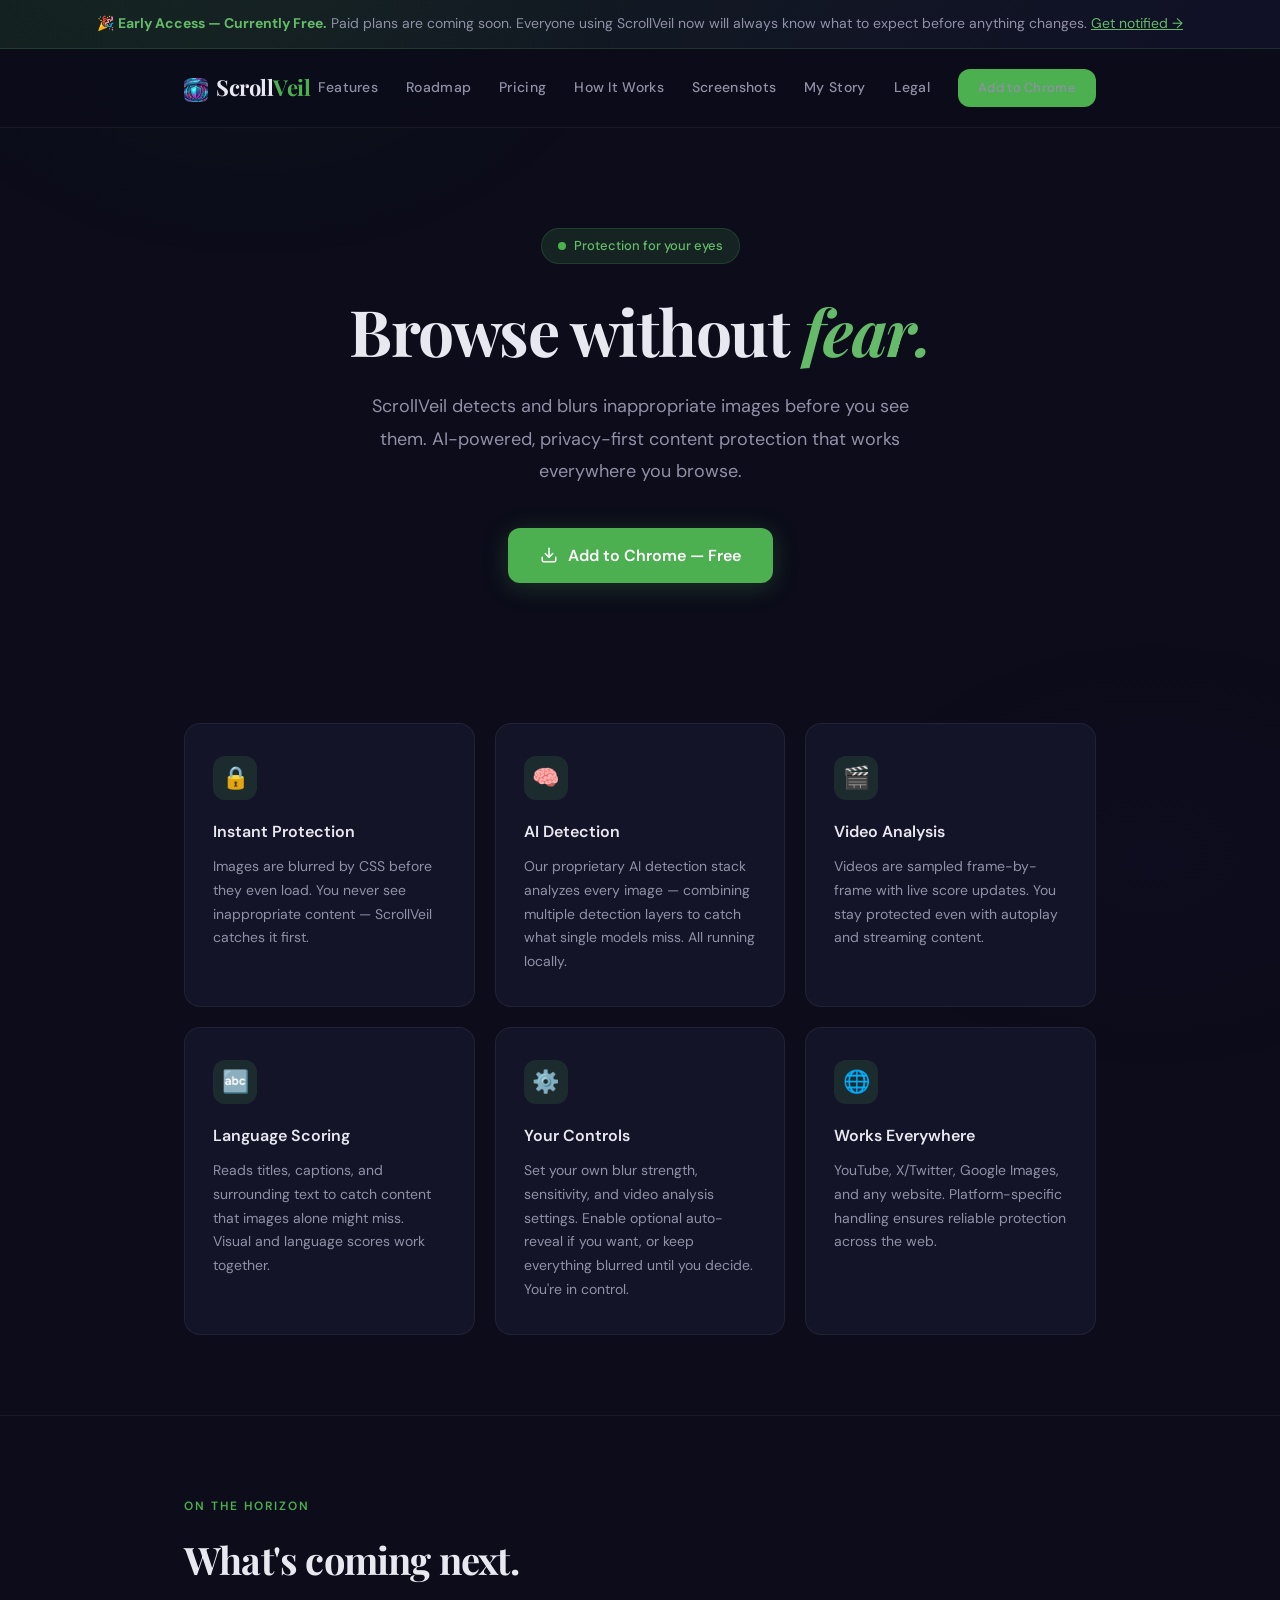
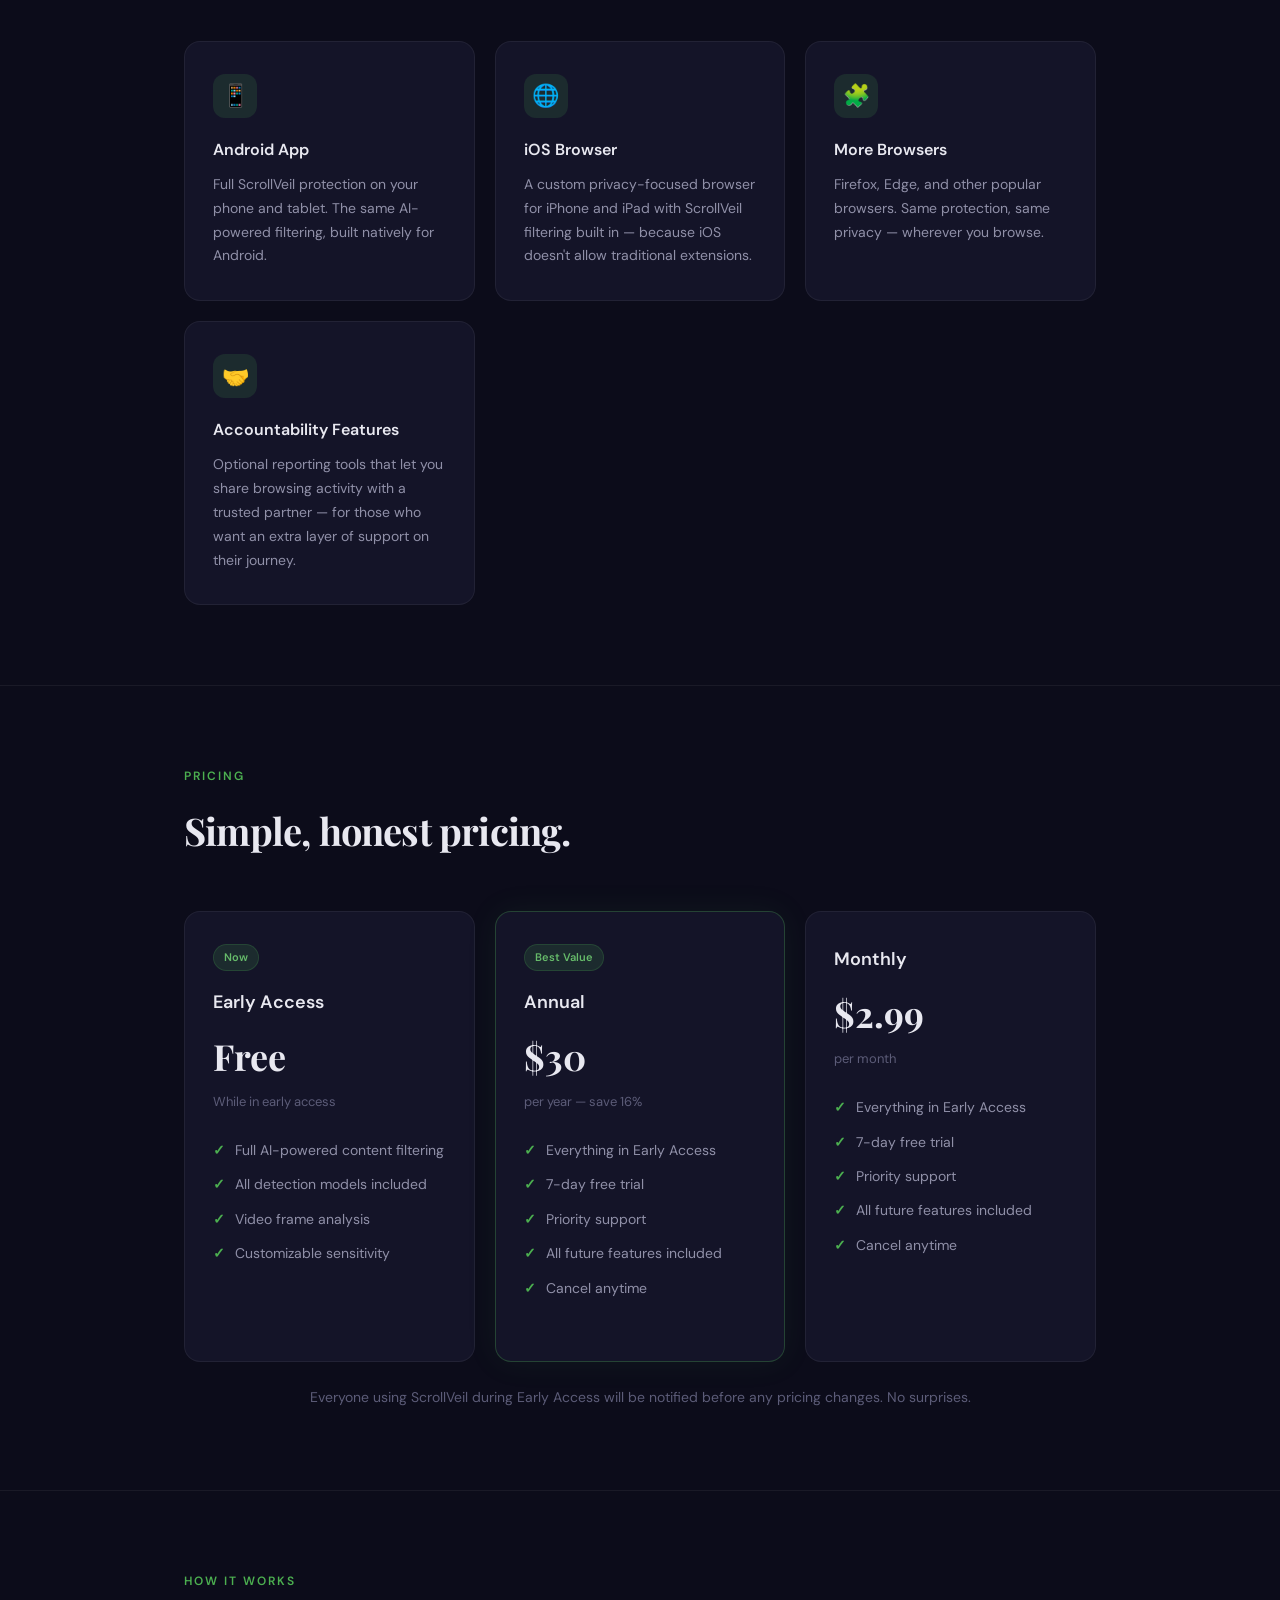
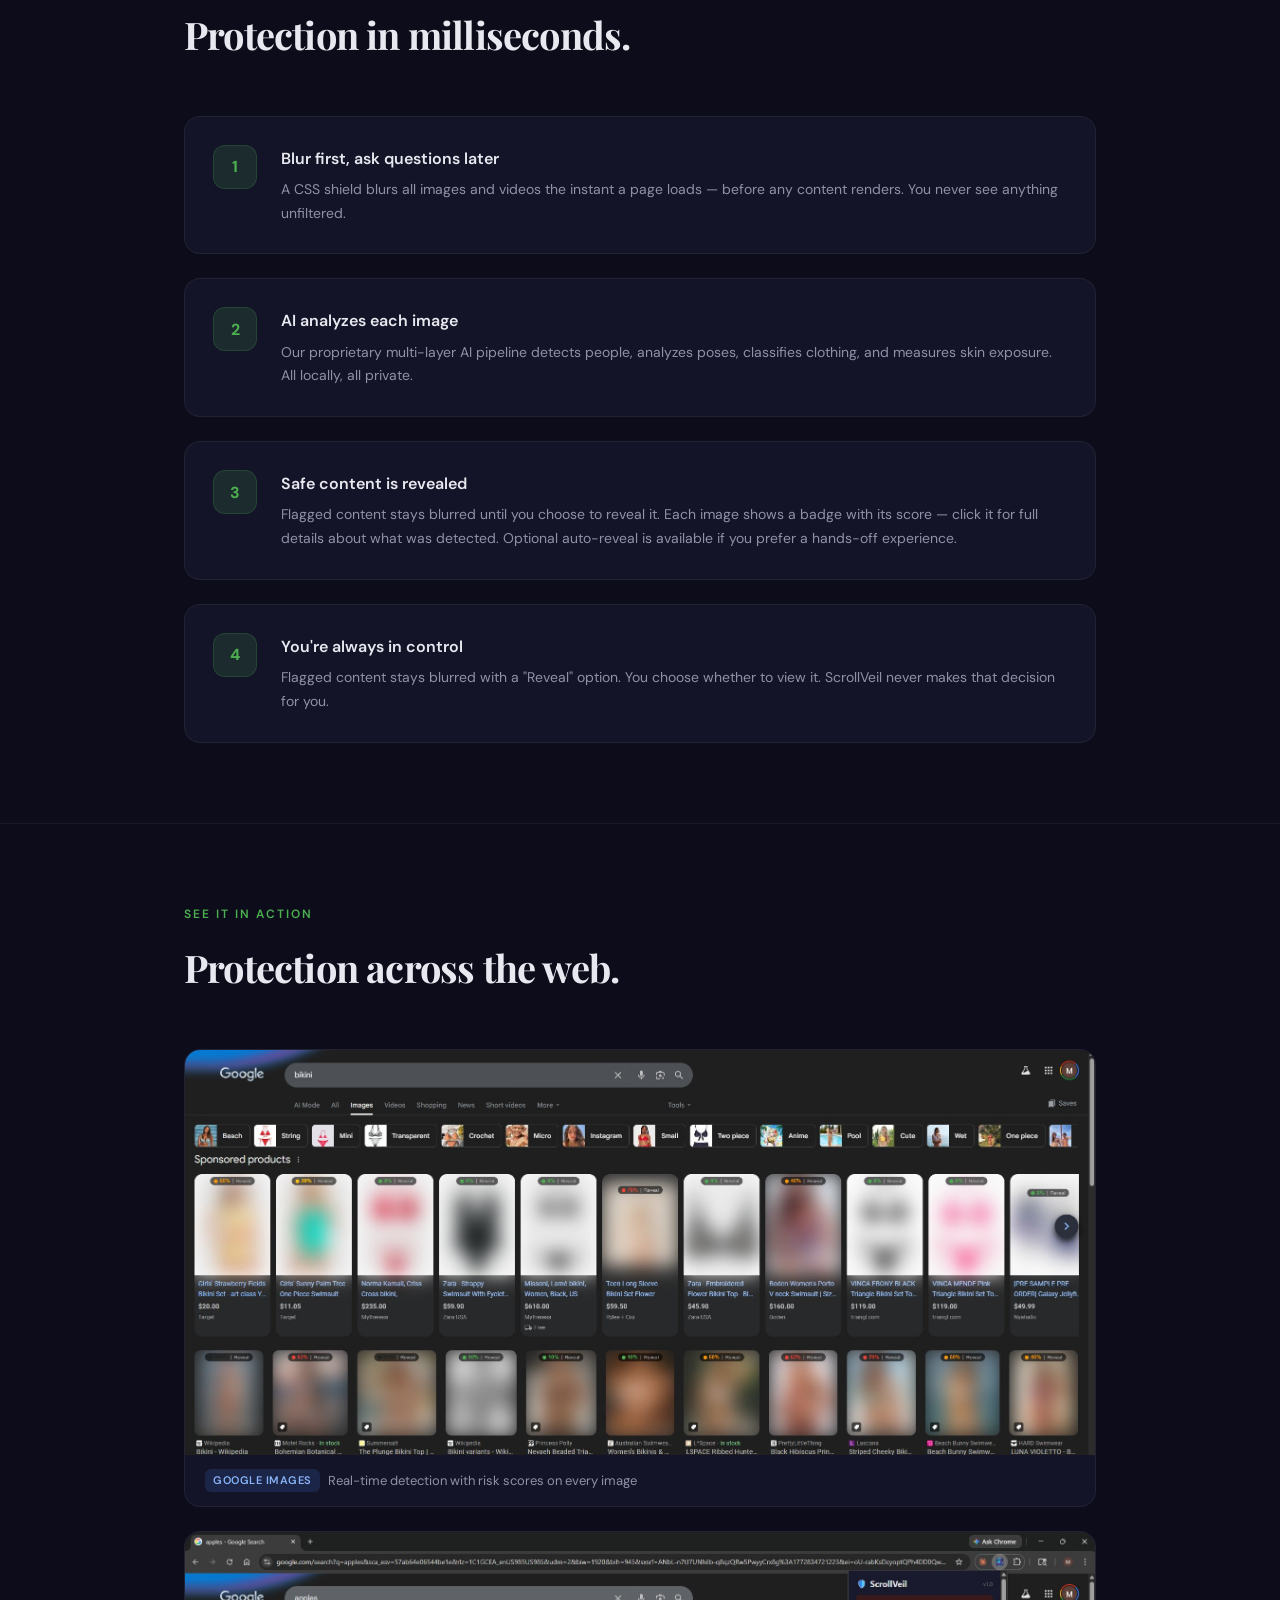
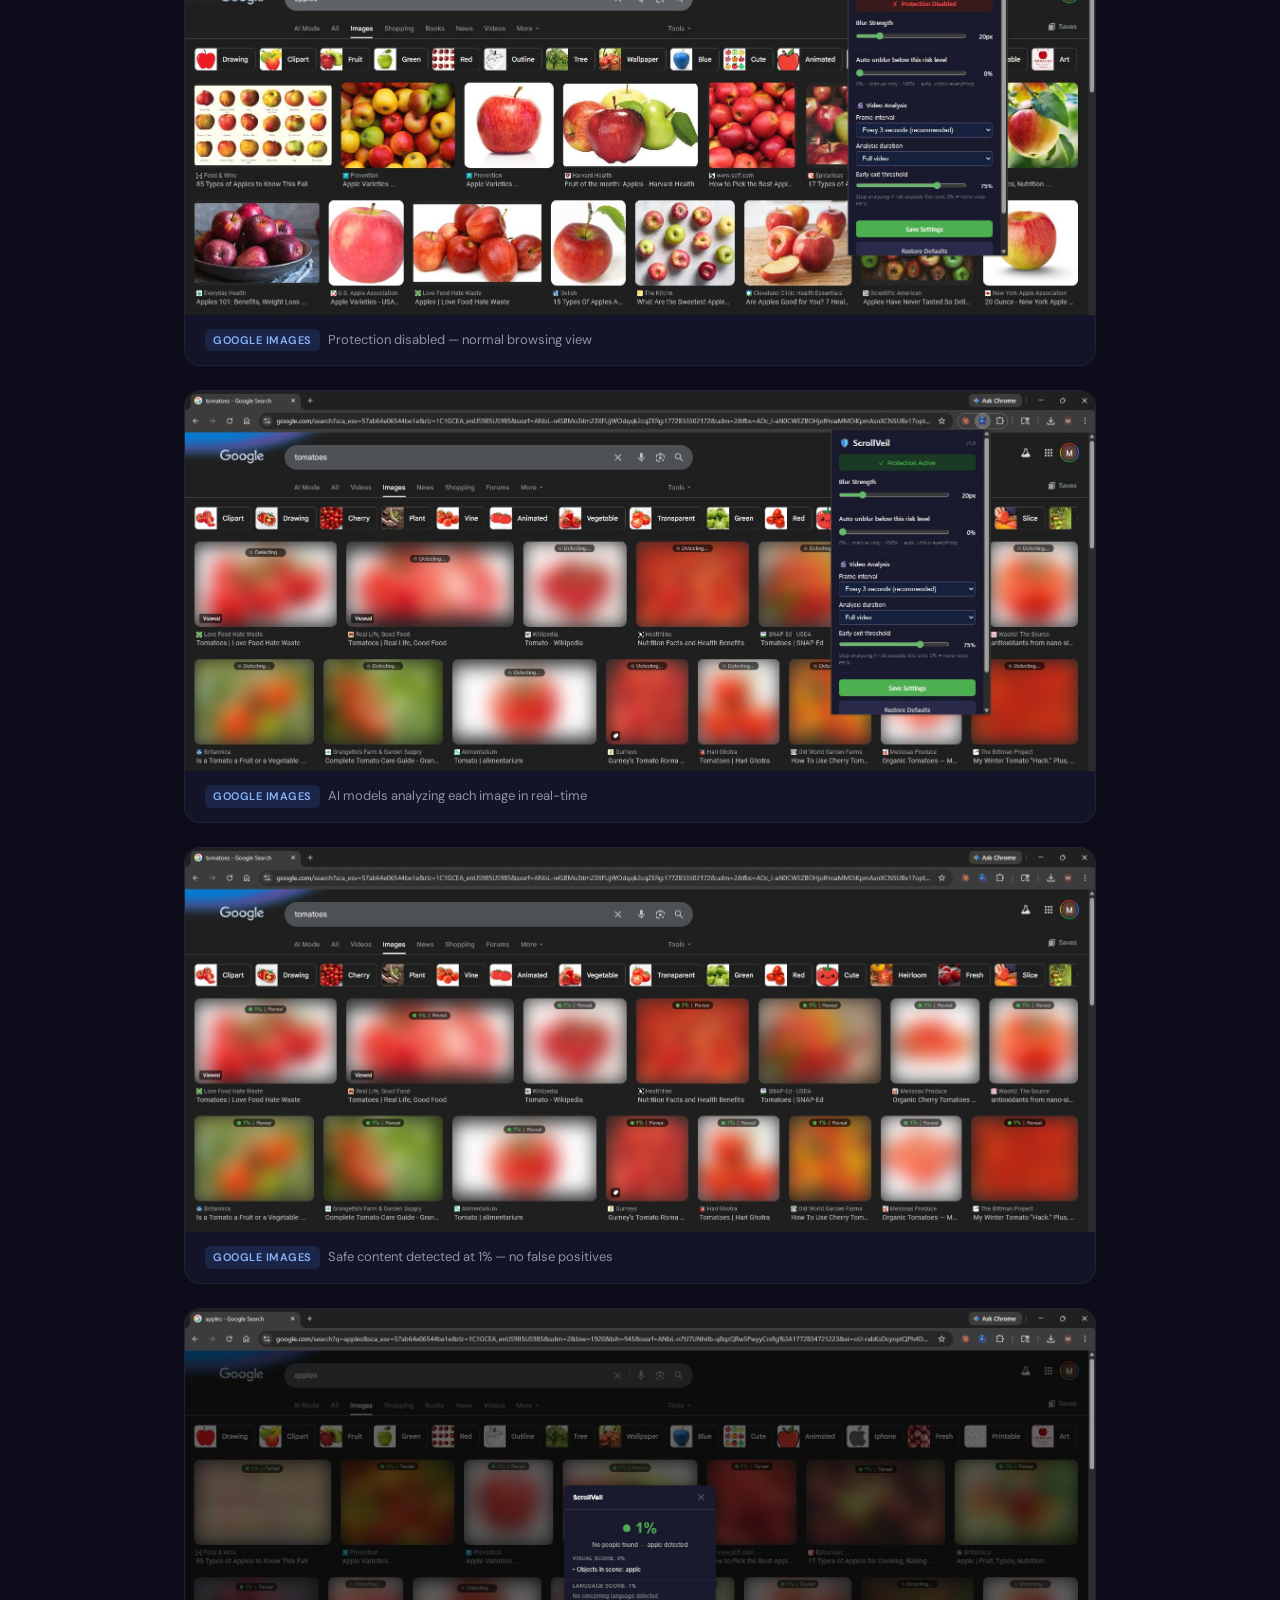
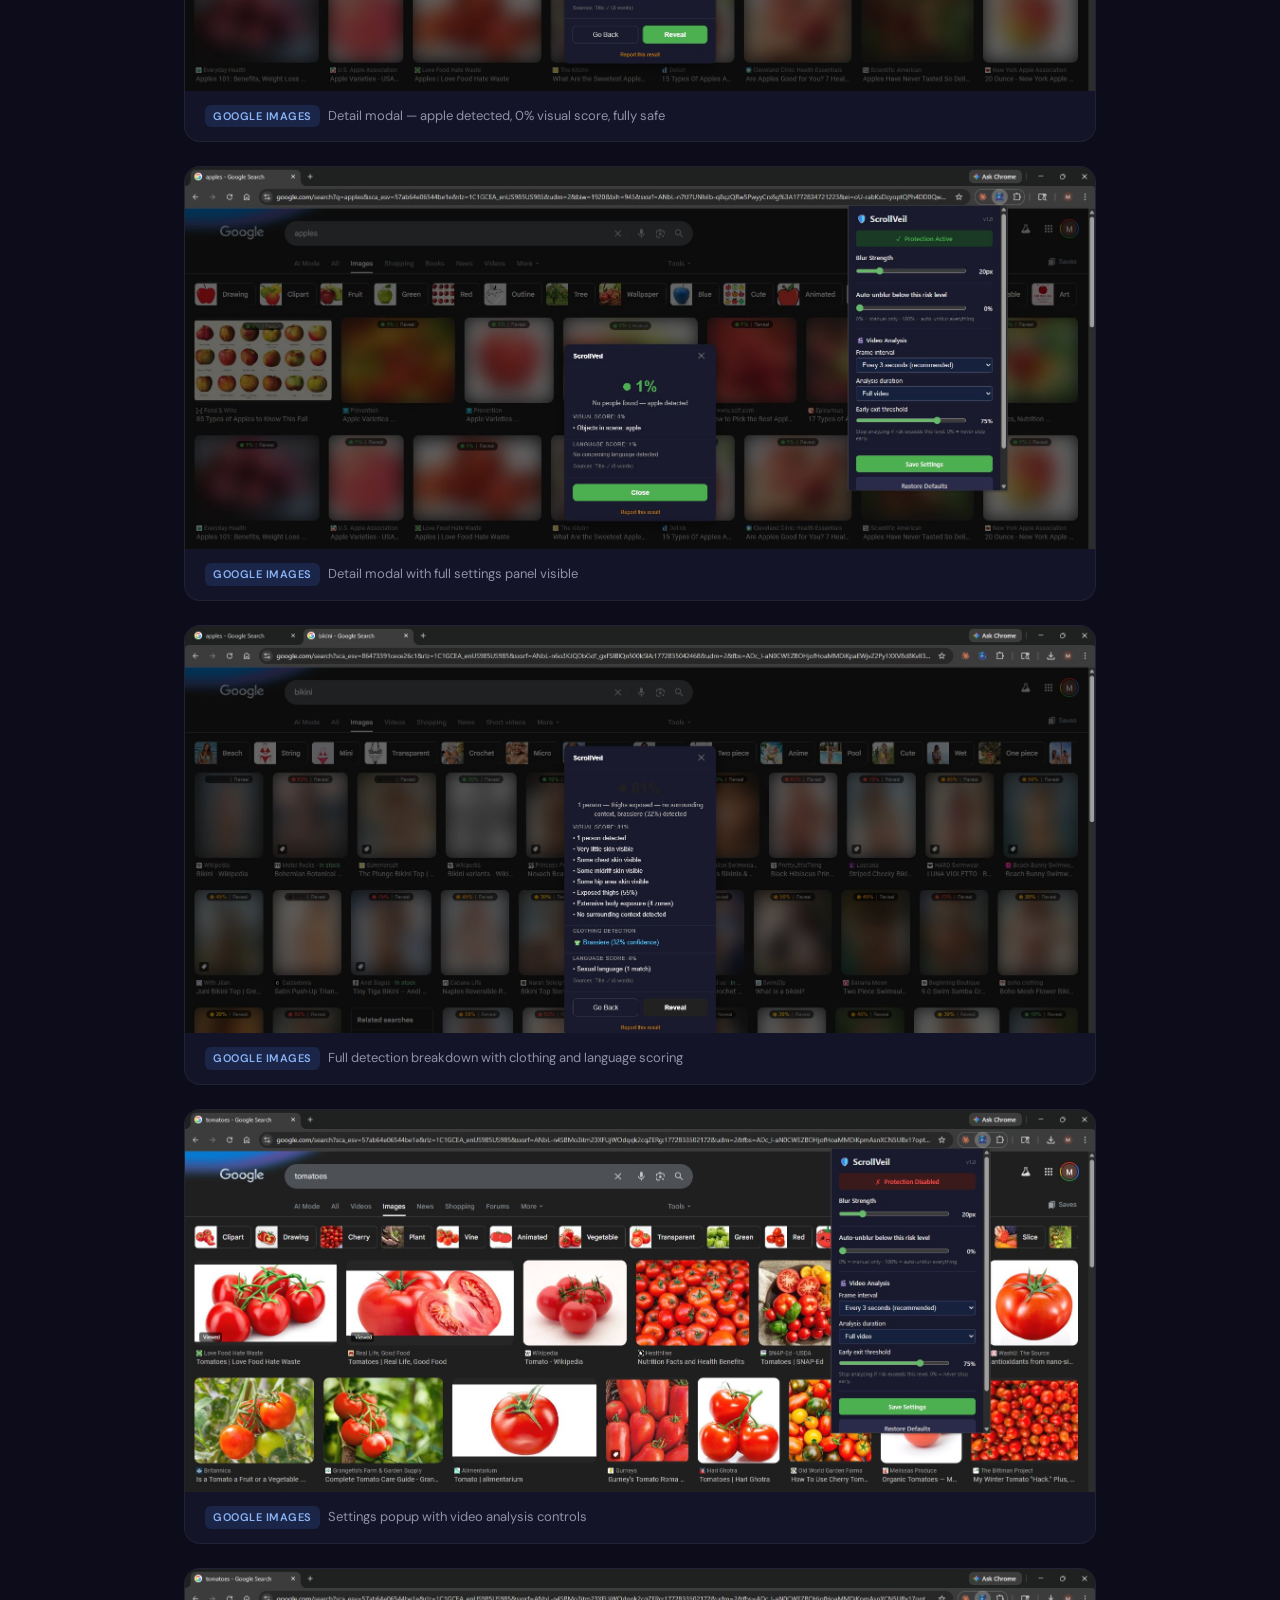
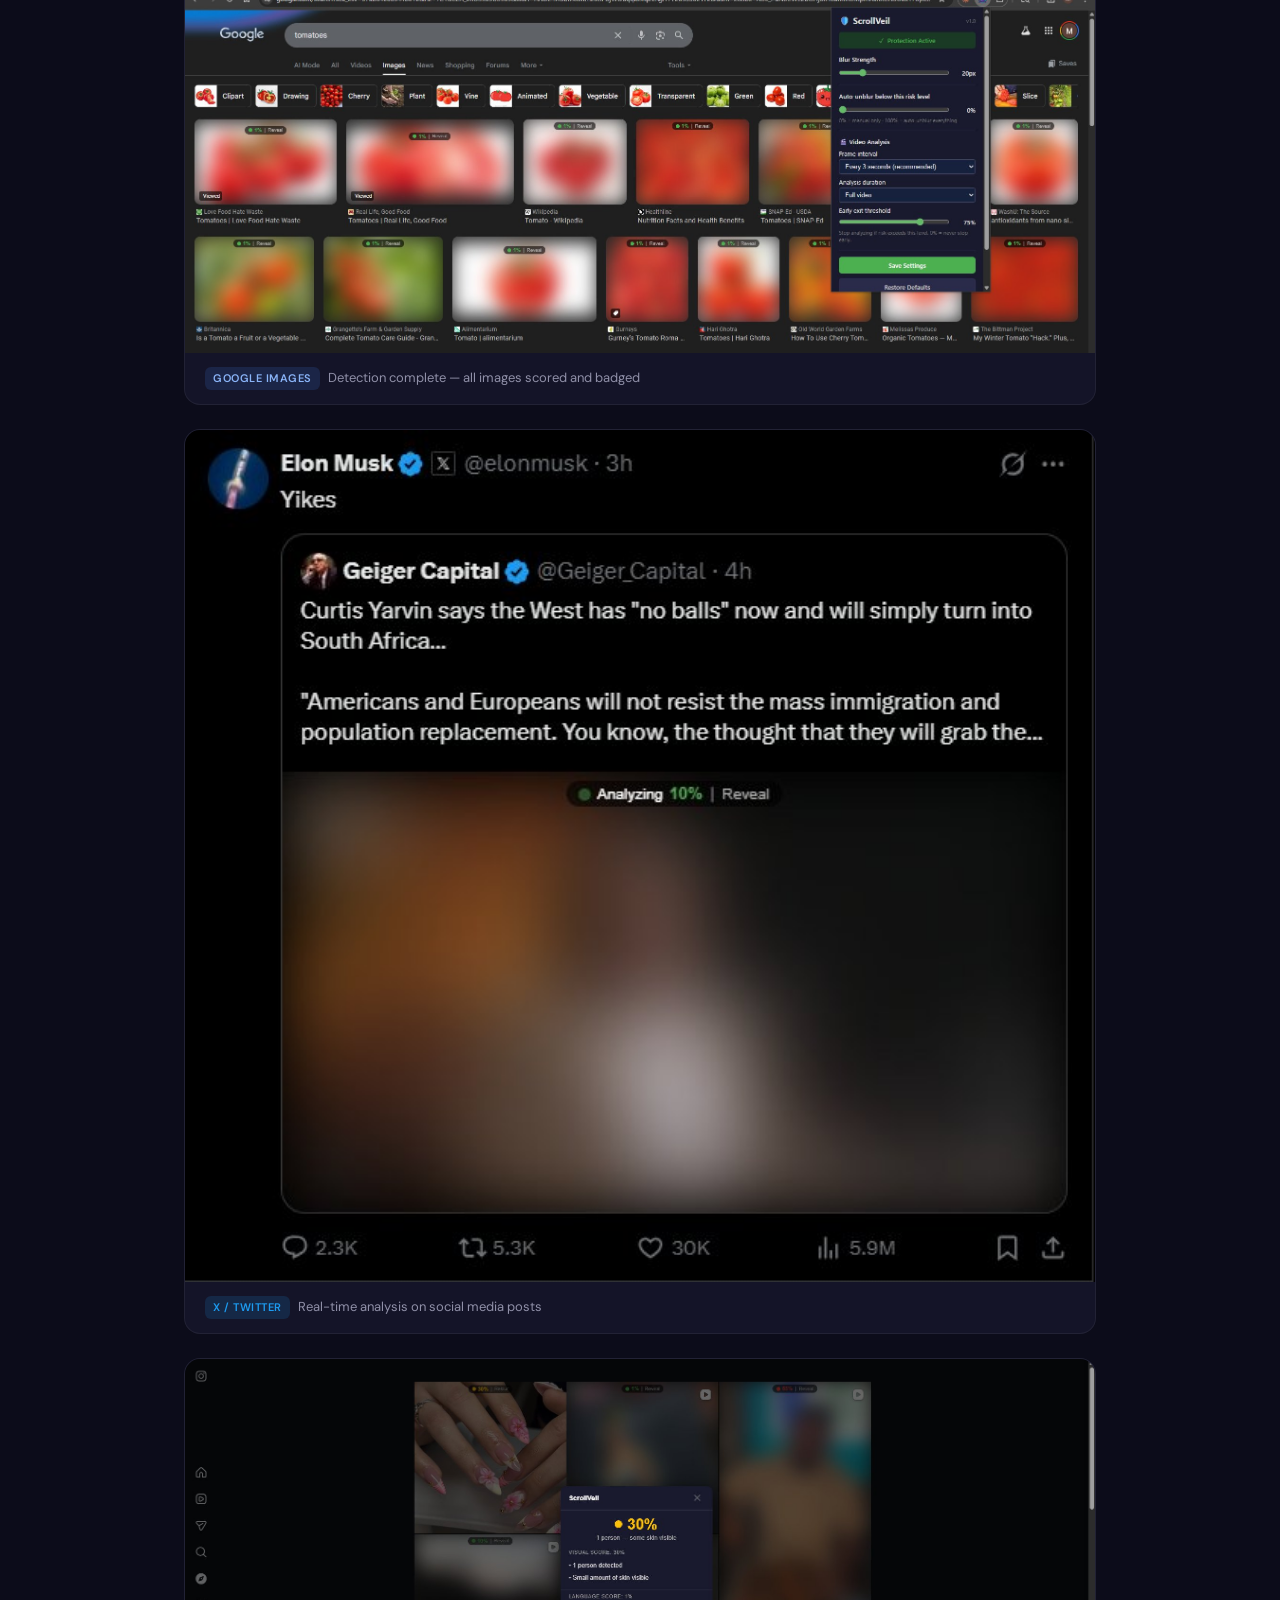
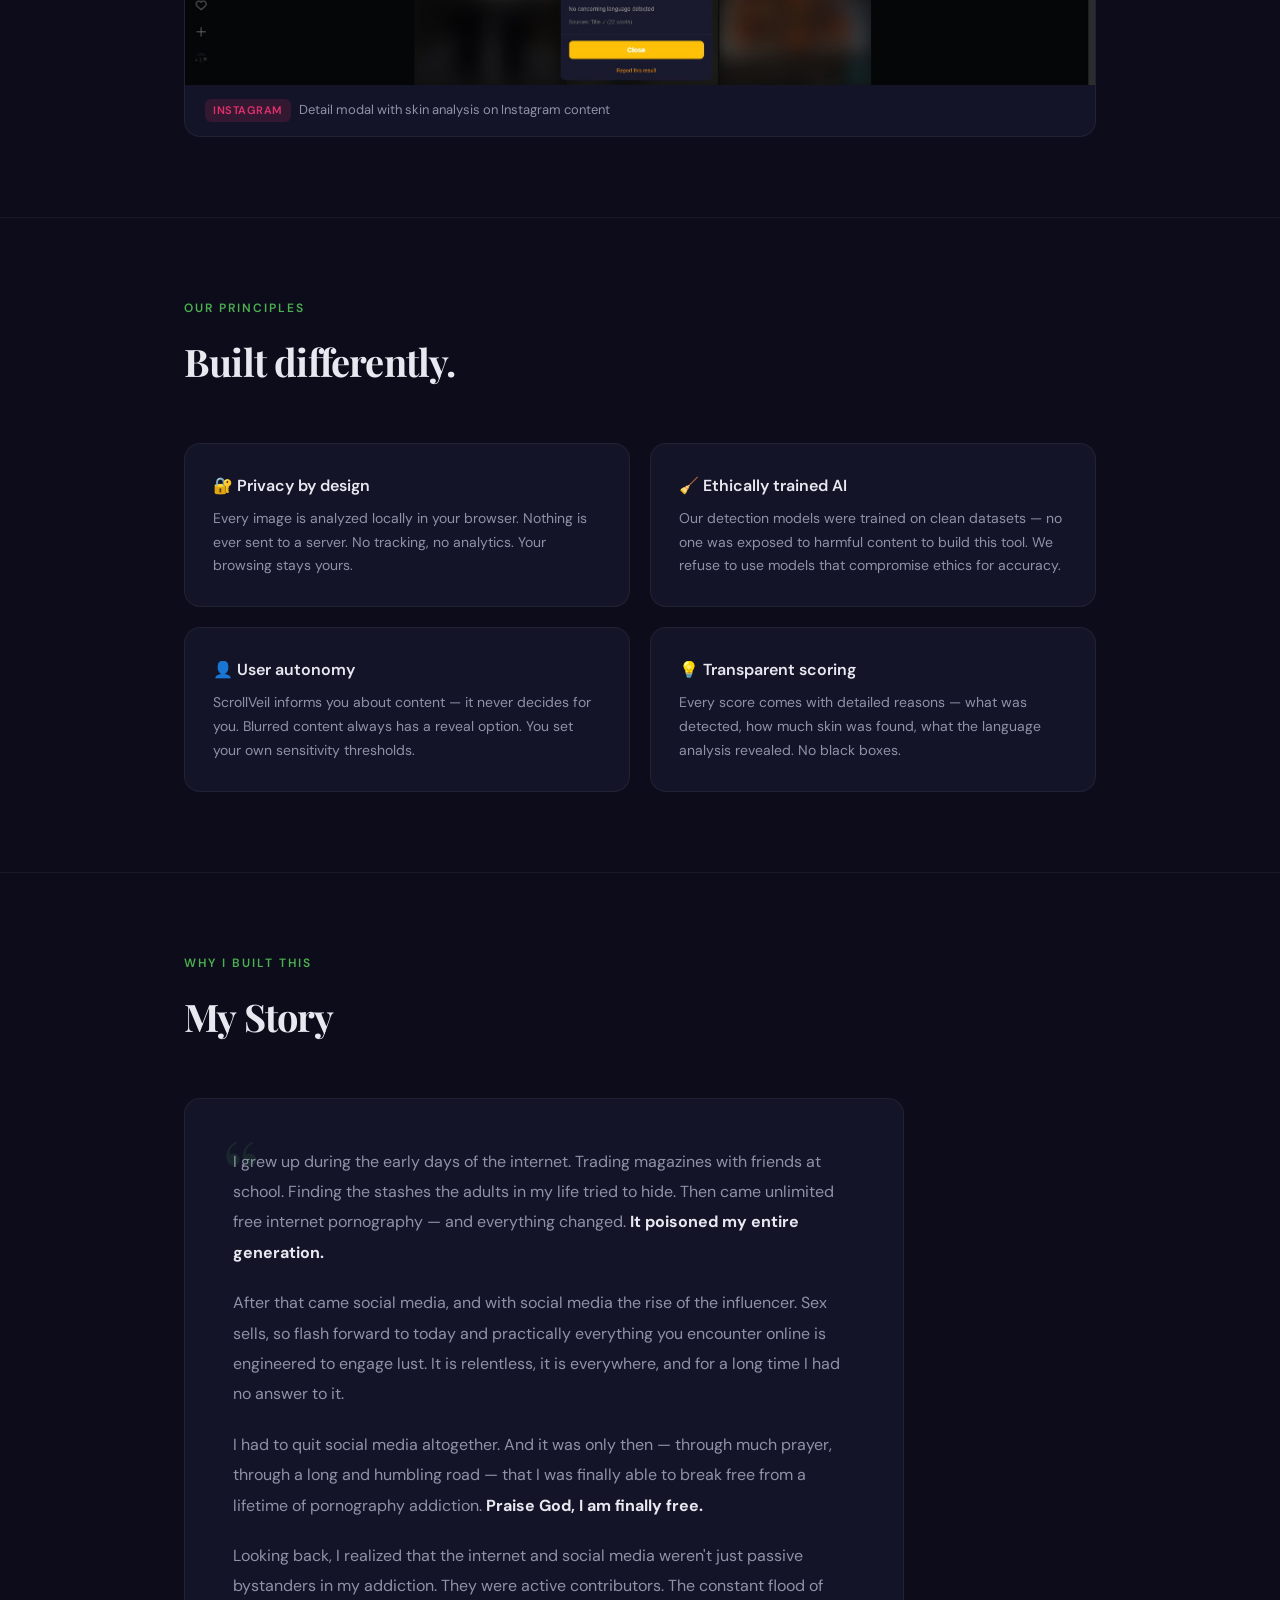
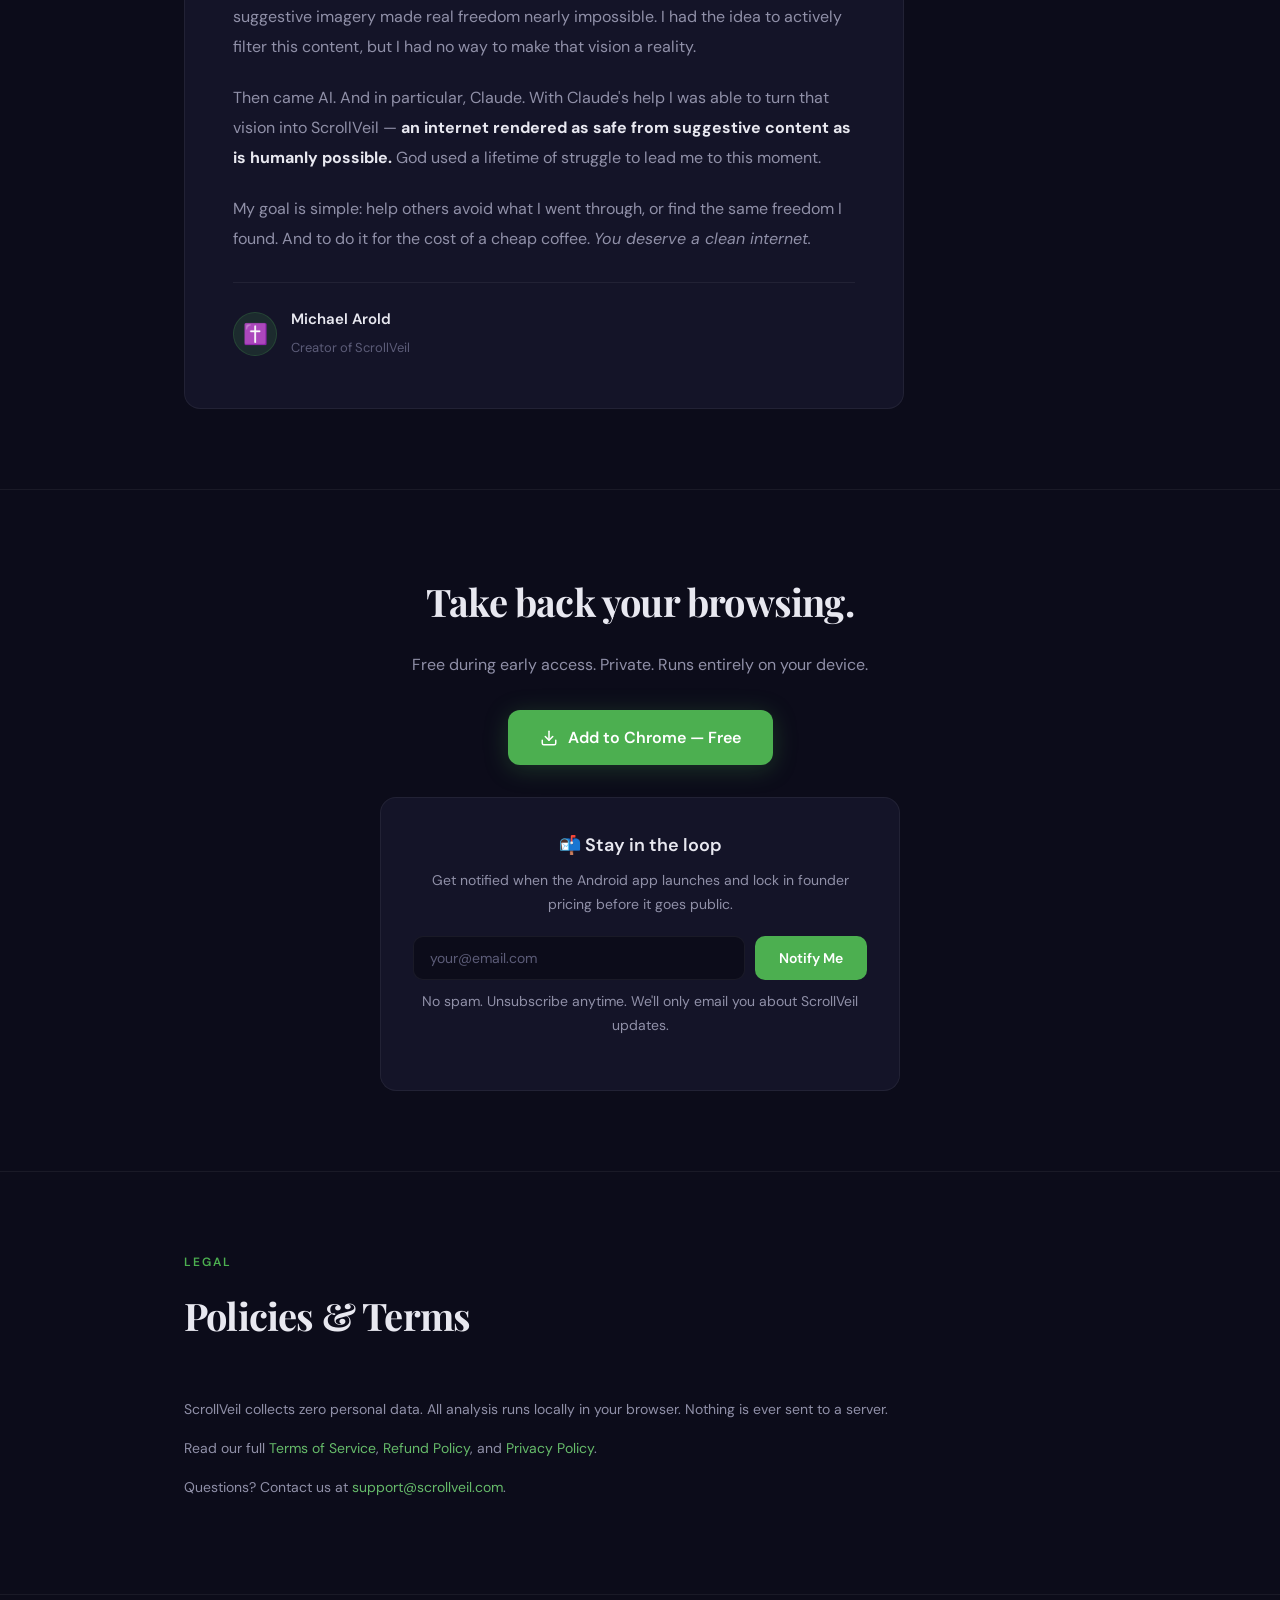
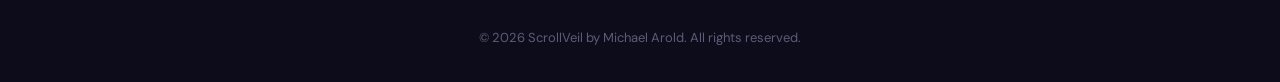
==== index.html @ 65c17d5c "Website: remove account refs, auto-unblur as default, model names" ====
<!DOCTYPE html>
<html lang="en">
<head>
  <meta charset="UTF-8">
  <meta name="viewport" content="width=device-width, initial-scale=1.0">
  <title>ScrollVeil — Browse Without Fear</title>
  <link rel="icon" type="image/png" sizes="32x32" href="icons/icon32.png">
  <link rel="icon" type="image/png" sizes="16x16" href="icons/icon16.png">
  <link rel="apple-touch-icon" sizes="128x128" href="icons/icon128.png">
  <meta name="description" content="ScrollVeil is a browser extension that detects and blurs inappropriate images before you see them. Privacy-first, AI-powered content protection.">
  <link rel="preconnect" href="https://fonts.googleapis.com">
  <link href="https://fonts.googleapis.com/css2?family=DM+Sans:ital,opsz,wght@0,9..40,300;0,9..40,400;0,9..40,500;0,9..40,600;0,9..40,700&family=Playfair+Display:wght@600;700&display=swap" rel="stylesheet">
  <style>
    *, *::before, *::after { box-sizing: border-box; margin: 0; padding: 0; }

    :root {
      --bg-deep: #0c0c1a;
      --bg-card: #141428;
      --bg-card-hover: #1a1a35;
      --text-primary: #e8e8f0;
      --text-secondary: #9090a8;
      --text-muted: #5c5c78;
      --accent: #4CAF50;
      --accent-glow: rgba(76, 175, 80, 0.15);
      --accent-soft: #66BB6A;
      --border: rgba(255, 255, 255, 0.06);
      --radius: 16px;
    }

    html { scroll-behavior: smooth; }

    body {
      font-family: 'DM Sans', sans-serif;
      background: var(--bg-deep);
      color: var(--text-primary);
      line-height: 1.7;
      -webkit-font-smoothing: antialiased;
      overflow-x: hidden;
    }

    body::before {
      content: '';
      position: fixed;
      top: -30%;
      left: -10%;
      width: 60%;
      height: 60%;
      background: radial-gradient(ellipse, rgba(76, 175, 80, 0.04) 0%, transparent 70%);
      pointer-events: none;
      z-index: 0;
    }
    body::after {
      content: '';
      position: fixed;
      bottom: -20%;
      right: -15%;
      width: 50%;
      height: 50%;
      background: radial-gradient(ellipse, rgba(60, 60, 180, 0.03) 0%, transparent 70%);
      pointer-events: none;
      z-index: 0;
    }

    a { color: var(--accent-soft); text-decoration: none; transition: color 0.2s; }
    a:hover { color: #81C784; }

    .container {
      max-width: 960px;
      margin: 0 auto;
      padding: 0 24px;
      position: relative;
      z-index: 1;
    }

    nav {
      padding: 20px 0;
      border-bottom: 1px solid var(--border);
      position: sticky;
      top: 0;
      background: rgba(12, 12, 26, 0.85);
      backdrop-filter: blur(20px);
      -webkit-backdrop-filter: blur(20px);
      z-index: 100;
    }
    nav .container {
      display: flex;
      align-items: center;
      justify-content: space-between;
    }
    .nav-brand {
      font-family: 'Playfair Display', serif;
      font-size: 22px;
      font-weight: 700;
      color: var(--text-primary);
      letter-spacing: -0.5px;
    }
    .nav-brand span { color: var(--accent); }
    .nav-links { display: flex; gap: 28px; align-items: center; }
    .nav-links a {
      color: var(--text-secondary);
      font-size: 14px;
      font-weight: 500;
      letter-spacing: 0.3px;
      transition: color 0.2s;
    }
    .nav-links a:hover { color: var(--text-primary); }

    .hero {
      padding: 100px 0 80px;
      text-align: center;
    }
    .hero-badge {
      display: inline-flex;
      align-items: center;
      gap: 8px;
      padding: 6px 16px;
      background: var(--accent-glow);
      border: 1px solid rgba(76, 175, 80, 0.2);
      border-radius: 100px;
      font-size: 13px;
      color: var(--accent-soft);
      font-weight: 500;
      margin-bottom: 32px;
    }
    .hero-badge::before {
      content: '';
      width: 8px;
      height: 8px;
      background: var(--accent);
      border-radius: 50%;
      animation: pulse-dot 2s ease-in-out infinite;
    }
    @keyframes pulse-dot {
      0%, 100% { opacity: 0.5; }
      50% { opacity: 1; }
    }
    .hero h1 {
      font-family: 'Playfair Display', serif;
      font-size: clamp(40px, 6vw, 64px);
      font-weight: 700;
      line-height: 1.1;
      margin-bottom: 24px;
      letter-spacing: -1.5px;
    }
    .hero h1 em {
      font-style: italic;
      color: var(--accent-soft);
    }
    .hero p {
      font-size: 18px;
      color: var(--text-secondary);
      max-width: 540px;
      margin: 0 auto 40px;
      line-height: 1.8;
    }
    .cta-btn {
      display: inline-flex;
      align-items: center;
      gap: 10px;
      padding: 14px 32px;
      background: var(--accent);
      color: #fff;
      border-radius: 12px;
      font-size: 16px;
      font-weight: 600;
      font-family: inherit;
      border: none;
      cursor: pointer;
      transition: all 0.25s;
      box-shadow: 0 4px 24px rgba(76, 175, 80, 0.25);
    }
    .cta-btn:hover {
      background: var(--accent-soft);
      transform: translateY(-2px);
      box-shadow: 0 8px 32px rgba(76, 175, 80, 0.35);
      color: #fff;
    }
    .cta-btn svg { width: 18px; height: 18px; }

    .features { padding: 60px 0 80px; }
    .features-grid {
      display: grid;
      grid-template-columns: repeat(3, 1fr);
      gap: 20px;
    }
    .feature-card {
      background: var(--bg-card);
      border: 1px solid var(--border);
      border-radius: var(--radius);
      padding: 32px 28px;
      transition: all 0.3s;
    }
    .feature-card:hover {
      background: var(--bg-card-hover);
      border-color: rgba(76, 175, 80, 0.12);
      transform: translateY(-4px);
    }
    .feature-icon {
      width: 44px;
      height: 44px;
      display: flex;
      align-items: center;
      justify-content: center;
      background: var(--accent-glow);
      border-radius: 12px;
      margin-bottom: 18px;
      font-size: 22px;
    }
    .feature-card h3 {
      font-size: 16px;
      font-weight: 600;
      margin-bottom: 10px;
      color: var(--text-primary);
    }
    .feature-card p {
      font-size: 14px;
      color: var(--text-secondary);
      line-height: 1.7;
    }

    .how-it-works {
      padding: 80px 0;
      border-top: 1px solid var(--border);
    }
    .section-label {
      font-size: 12px;
      text-transform: uppercase;
      letter-spacing: 2px;
      color: var(--accent);
      font-weight: 600;
      margin-bottom: 12px;
    }
    .section-title {
      font-family: 'Playfair Display', serif;
      font-size: clamp(28px, 4vw, 38px);
      font-weight: 700;
      margin-bottom: 48px;
      letter-spacing: -0.8px;
    }
    .steps {
      display: flex;
      flex-direction: column;
      gap: 24px;
    }
    .step {
      display: flex;
      gap: 24px;
      align-items: flex-start;
      padding: 28px;
      background: var(--bg-card);
      border: 1px solid var(--border);
      border-radius: var(--radius);
    }
    .step-number {
      min-width: 44px;
      height: 44px;
      display: flex;
      align-items: center;
      justify-content: center;
      background: var(--accent-glow);
      border: 1px solid rgba(76, 175, 80, 0.2);
      border-radius: 12px;
      font-weight: 700;
      font-size: 16px;
      color: var(--accent);
    }
    .step h3 {
      font-size: 16px;
      font-weight: 600;
      margin-bottom: 6px;
    }
    .step p {
      font-size: 14px;
      color: var(--text-secondary);
    }

    .principles {
      padding: 80px 0;
      border-top: 1px solid var(--border);
    }
    .principles-grid {
      display: grid;
      grid-template-columns: repeat(2, 1fr);
      gap: 20px;
    }
    .principle {
      padding: 28px;
      background: var(--bg-card);
      border: 1px solid var(--border);
      border-radius: var(--radius);
    }
    .principle h3 {
      font-size: 16px;
      font-weight: 600;
      margin-bottom: 8px;
      display: flex;
      align-items: center;
      gap: 10px;
    }
    .principle p {
      font-size: 14px;
      color: var(--text-secondary);
      line-height: 1.7;
    }

    /* ═══ Screenshots Gallery ═══ */
    .screenshots {
      padding: 80px 0;
      border-top: 1px solid var(--border);
    }
    .screenshots-grid {
      display: grid;
      grid-template-columns: 1fr;
      gap: 24px;
    }
    .screenshot-item {
      border-radius: var(--radius);
      overflow: hidden;
      border: 1px solid var(--border);
      background: var(--bg-card);
      transition: all 0.3s;
    }
    .screenshot-item:hover {
      border-color: rgba(76, 175, 80, 0.2);
      transform: translateY(-2px);
      box-shadow: 0 8px 32px rgba(0, 0, 0, 0.3);
    }
    .screenshot-item img {
      width: 100%;
      height: auto;
      display: block;
    }
    .screenshot-caption {
      padding: 14px 20px;
      font-size: 13px;
      color: var(--text-secondary);
      display: flex;
      align-items: center;
      gap: 8px;
    }
    .screenshot-caption .badge {
      display: inline-block;
      padding: 2px 8px;
      border-radius: 6px;
      font-size: 11px;
      font-weight: 600;
      text-transform: uppercase;
      letter-spacing: 0.5px;
    }
    .badge-google { background: rgba(66, 133, 244, 0.15); color: #8ab4f8; }
    .badge-twitter { background: rgba(29, 155, 240, 0.15); color: #1d9bf0; }
    .badge-instagram { background: rgba(225, 48, 108, 0.15); color: #e1306c; }

    /* ═══ Lightbox ═══ */
    .lightbox {
      display: none;
      position: fixed;
      top: 0;
      left: 0;
      width: 100%;
      height: 100%;
      background: rgba(0, 0, 0, 0.92);
      z-index: 1000;
      justify-content: center;
      align-items: center;
      cursor: zoom-out;
    }
    .lightbox.active { display: flex; }
    .lightbox img {
      max-width: 95%;
      max-height: 95%;
      border-radius: 8px;
      box-shadow: 0 0 60px rgba(0, 0, 0, 0.5);
    }

    .cta-section {
      padding: 80px 0;
      text-align: center;
      border-top: 1px solid var(--border);
    }
    .cta-section h2 {
      font-family: 'Playfair Display', serif;
      font-size: clamp(28px, 4vw, 38px);
      font-weight: 700;
      margin-bottom: 16px;
      letter-spacing: -0.8px;
    }
    .cta-section p {
      color: var(--text-secondary);
      margin-bottom: 32px;
      font-size: 16px;
    }

    .privacy {
      padding: 80px 0;
      border-top: 1px solid var(--border);
    }
    .privacy-content { max-width: 720px; }
    .privacy-content h3 {
      font-size: 18px;
      font-weight: 600;
      margin-top: 36px;
      margin-bottom: 12px;
      color: var(--text-primary);
    }
    .privacy-content p {
      font-size: 14px;
      color: var(--text-secondary);
      margin-bottom: 14px;
      line-height: 1.8;
    }
    .privacy-content ul {
      list-style: none;
      padding: 0;
      margin-bottom: 14px;
    }
    .privacy-content li {
      font-size: 14px;
      color: var(--text-secondary);
      padding: 4px 0 4px 20px;
      position: relative;
      line-height: 1.7;
    }
    .privacy-content li::before {
      content: '—';
      position: absolute;
      left: 0;
      color: var(--text-muted);
    }
    .privacy-date {
      font-size: 13px;
      color: var(--text-muted);
      margin-bottom: 24px;
    }

    footer {
      padding: 32px 0;
      border-top: 1px solid var(--border);
      text-align: center;
    }
    footer p {
      font-size: 13px;
      color: var(--text-muted);
    }

    /* ═══ Early Access Banner ═══ */
    .early-access-banner {
      background: linear-gradient(135deg, rgba(76, 175, 80, 0.12), rgba(60, 60, 180, 0.08));
      border-bottom: 1px solid rgba(76, 175, 80, 0.2);
      padding: 12px 0;
      text-align: center;
      font-size: 14px;
      color: var(--text-secondary);
    }
    .early-access-banner strong { color: var(--accent-soft); }
    .early-access-banner a { color: var(--accent-soft); text-decoration: underline; }

    /* ═══ My Story ═══ */
    .my-story {
      padding: 80px 0;
      border-top: 1px solid var(--border);
    }
    .story-card {
      max-width: 720px;
      background: var(--bg-card);
      border: 1px solid var(--border);
      border-radius: var(--radius);
      padding: 48px;
      position: relative;
    }
    .story-card::before {
      content: '\201C';
      position: absolute;
      top: 24px;
      left: 36px;
      font-family: 'Playfair Display', serif;
      font-size: 96px;
      color: rgba(76, 175, 80, 0.12);
      line-height: 1;
      pointer-events: none;
    }
    .story-card p {
      font-size: 16px;
      color: var(--text-secondary);
      line-height: 1.9;
      margin-bottom: 20px;
    }
    .story-card p:last-of-type { margin-bottom: 28px; }
    .story-card p strong { color: var(--text-primary); }
    .story-attribution {
      display: flex;
      align-items: center;
      gap: 14px;
      padding-top: 24px;
      border-top: 1px solid var(--border);
    }
    .story-avatar {
      width: 44px;
      height: 44px;
      border-radius: 50%;
      background: var(--accent-glow);
      border: 1px solid rgba(76, 175, 80, 0.2);
      display: flex;
      align-items: center;
      justify-content: center;
      font-size: 20px;
    }
    .story-attribution-text strong {
      display: block;
      font-size: 15px;
      color: var(--text-primary);
      font-weight: 600;
    }
    .story-attribution-text span {
      font-size: 13px;
      color: var(--text-muted);
    }

    /* ═══ Email Signup ═══ */
    .email-signup {
      margin-top: 32px;
      padding: 32px;
      background: var(--bg-card);
      border: 1px solid var(--border);
      border-radius: var(--radius);
      max-width: 520px;
      margin-left: auto;
      margin-right: auto;
    }
    .email-signup h3 {
      font-size: 18px;
      font-weight: 600;
      margin-bottom: 8px;
      color: var(--text-primary);
    }
    .email-signup p {
      font-size: 14px;
      color: var(--text-secondary);
      margin-bottom: 20px;
    }
    .email-form {
      display: flex;
      gap: 10px;
      flex-wrap: wrap;
    }
    .email-form input {
      flex: 1;
      min-width: 200px;
      padding: 12px 16px;
      background: var(--bg-deep);
      border: 1px solid var(--border);
      border-radius: 10px;
      color: var(--text-primary);
      font-size: 14px;
      font-family: inherit;
      outline: none;
      transition: border-color 0.2s;
    }
    .email-form input:focus { border-color: rgba(76, 175, 80, 0.4); }
    .email-form input::placeholder { color: var(--text-muted); }
    .email-form button {
      padding: 12px 24px;
      background: var(--accent);
      color: #fff;
      border: none;
      border-radius: 10px;
      font-size: 14px;
      font-weight: 600;
      font-family: inherit;
      cursor: pointer;
      transition: all 0.2s;
      white-space: nowrap;
    }
    .email-form button:hover { background: var(--accent-soft); transform: translateY(-1px); }
    .email-note {
      font-size: 12px;
      color: var(--text-muted);
      margin-top: 10px;
    }

    /* ═══ Pricing ═══ */
    .pricing { padding: 80px 0; border-top: 1px solid var(--border); }
    .pricing-grid {
      display: grid;
      grid-template-columns: repeat(3, 1fr);
      gap: 20px;
      margin-top: 12px;
    }
    .pricing-card {
      background: var(--bg-card);
      border: 1px solid var(--border);
      border-radius: var(--radius);
      padding: 32px 28px;
      display: flex;
      flex-direction: column;
      transition: all 0.3s;
    }
    .pricing-card:hover {
      background: var(--bg-card-hover);
      transform: translateY(-4px);
    }
    .pricing-card.featured {
      border-color: rgba(76, 175, 80, 0.3);
      box-shadow: 0 0 32px rgba(76, 175, 80, 0.08);
    }
    .pricing-badge {
      display: inline-block;
      padding: 3px 10px;
      background: var(--accent-glow);
      border: 1px solid rgba(76, 175, 80, 0.2);
      border-radius: 100px;
      font-size: 11px;
      font-weight: 600;
      color: var(--accent-soft);
      margin-bottom: 16px;
      width: fit-content;
    }
    .pricing-card h3 {
      font-size: 18px;
      font-weight: 600;
      margin-bottom: 8px;
    }
    .pricing-price {
      font-family: 'Playfair Display', serif;
      font-size: 36px;
      font-weight: 700;
      margin-bottom: 4px;
    }
    .pricing-period {
      font-size: 13px;
      color: var(--text-muted);
      margin-bottom: 20px;
    }
    .pricing-features {
      list-style: none;
      padding: 0;
      margin: 0 0 24px 0;
      flex: 1;
    }
    .pricing-features li {
      font-size: 14px;
      color: var(--text-secondary);
      padding: 6px 0 6px 22px;
      position: relative;
      line-height: 1.6;
    }
    .pricing-features li::before {
      content: '✓';
      position: absolute;
      left: 0;
      color: var(--accent);
      font-weight: 700;
    }
    .pricing-note {
      text-align: center;
      margin-top: 24px;
      font-size: 14px;
      color: var(--text-muted);
    }

    @media (max-width: 768px) {
      .features-grid { grid-template-columns: 1fr; }
      .pricing-grid { grid-template-columns: 1fr; }
      .principles-grid { grid-template-columns: 1fr; }
      .nav-links { gap: 16px; }
      .hero { padding: 60px 0 50px; }
      .story-card { padding: 32px 24px; }
    }
  </style>
</head>
<body>

  <!-- Early Access Banner -->
  <div class="early-access-banner">
    🎉 <strong>Early Access — Currently Free.</strong> Paid plans are coming soon. Everyone using ScrollVeil now will always know what to expect before anything changes. <a href="#stay-updated">Get notified →</a>
  </div>

  <!-- Navigation -->
  <nav>
    <div class="container">
      <div class="nav-brand"><img src="icons/icon32.png" alt="ScrollVeil" style="width:24px;height:24px;border-radius:6px;vertical-align:middle;margin-right:8px;">Scroll<span>Veil</span></div>
      <div class="nav-links">
        <a href="#features">Features</a>
        <a href="#roadmap">Roadmap</a>
        <a href="#pricing">Pricing</a>
        <a href="#how-it-works">How It Works</a>
        <a href="#screenshots">Screenshots</a>
        <a href="#my-story">My Story</a>
        <a href="legal.html">Legal</a>
        <a href="#install" class="cta-btn" style="padding:8px 20px; font-size:13px; box-shadow:none;">Add to Chrome</a>
      </div>
    </div>
  </nav>

  <!-- Hero -->
  <section class="hero">
    <div class="container">
      <div class="hero-badge">Protection for your eyes</div>
      <h1>Browse without <em>fear.</em></h1>
      <p>ScrollVeil detects and blurs inappropriate images before you see them. AI-powered, privacy-first content protection that works everywhere you browse.</p>
      <a href="#install" class="cta-btn">
        <svg viewBox="0 0 24 24" fill="none" stroke="currentColor" stroke-width="2" stroke-linecap="round" stroke-linejoin="round"><path d="M21 15v4a2 2 0 0 1-2 2H5a2 2 0 0 1-2-2v-4"/><polyline points="7 10 12 15 17 10"/><line x1="12" y1="15" x2="12" y2="3"/></svg>
        Add to Chrome — Free
      </a>
    </div>
  </section>

  <!-- Features -->
  <section class="features" id="features">
    <div class="container">
      <div class="features-grid">
        <div class="feature-card">
          <div class="feature-icon">🔒</div>
          <h3>Instant Protection</h3>
          <p>Images are blurred by CSS before they even load. You never see inappropriate content — ScrollVeil catches it first.</p>
        </div>
        <div class="feature-card">
          <div class="feature-icon">🧠</div>
          <h3>AI Detection</h3>
          <p>Our proprietary AI detection stack analyzes every image — combining multiple detection layers to catch what single models miss. All running locally.</p>
        </div>
        <div class="feature-card">
          <div class="feature-icon">🎬</div>
          <h3>Video Analysis</h3>
          <p>Videos are sampled frame-by-frame with live score updates. You stay protected even with autoplay and streaming content.</p>
        </div>
        <div class="feature-card">
          <div class="feature-icon">🔤</div>
          <h3>Language Scoring</h3>
          <p>Reads titles, captions, and surrounding text to catch content that images alone might miss. Visual and language scores work together.</p>
        </div>
        <div class="feature-card">
          <div class="feature-icon">⚙️</div>
          <h3>Your Controls</h3>
          <p>Set your own blur strength, sensitivity, and video analysis settings. Enable optional auto-reveal if you want, or keep everything blurred until you decide. You're in control.</p>
        </div>
        <div class="feature-card">
          <div class="feature-icon">🌐</div>
          <h3>Works Everywhere</h3>
          <p>YouTube, X/Twitter, Google Images, and any website. Platform-specific handling ensures reliable protection across the web.</p>
        </div>
      </div>
    </div>
  </section>

  <!-- On the Horizon -->
  <section class="how-it-works" id="roadmap">
    <div class="container">
      <div class="section-label">On the Horizon</div>
      <h2 class="section-title">What's coming next.</h2>
      <div class="features-grid">
        <div class="feature-card">
          <div class="feature-icon">📱</div>
          <h3>Android App</h3>
          <p>Full ScrollVeil protection on your phone and tablet. The same AI-powered filtering, built natively for Android.</p>
        </div>
        <div class="feature-card">
          <div class="feature-icon">🌐</div>
          <h3>iOS Browser</h3>
          <p>A custom privacy-focused browser for iPhone and iPad with ScrollVeil filtering built in — because iOS doesn't allow traditional extensions.</p>
        </div>
        <div class="feature-card">
          <div class="feature-icon">🧩</div>
          <h3>More Browsers</h3>
          <p>Firefox, Edge, and other popular browsers. Same protection, same privacy — wherever you browse.</p>
        </div>
        <div class="feature-card">
          <div class="feature-icon">🤝</div>
          <h3>Accountability Features</h3>
          <p>Optional reporting tools that let you share browsing activity with a trusted partner — for those who want an extra layer of support on their journey.</p>
        </div>
      </div>
    </div>
  </section>

  <!-- Pricing -->
  <section class="pricing" id="pricing">
    <div class="container">
      <div class="section-label">Pricing</div>
      <h2 class="section-title">Simple, honest pricing.</h2>
      <div class="pricing-grid">

        <div class="pricing-card">
          <div class="pricing-badge">Now</div>
          <h3>Early Access</h3>
          <div class="pricing-price">Free</div>
          <div class="pricing-period">While in early access</div>
          <ul class="pricing-features">
            <li>Full AI-powered content filtering</li>
            <li>All detection models included</li>
            <li>Video frame analysis</li>
            <li>Customizable sensitivity</li>
            
          </ul>
        </div>

        <div class="pricing-card featured">
          <div class="pricing-badge">Best Value</div>
          <h3>Annual</h3>
          <div class="pricing-price">$30</div>
          <div class="pricing-period">per year — save 16%</div>
          <ul class="pricing-features">
            <li>Everything in Early Access</li>
            <li>7-day free trial</li>
            <li>Priority support</li>
            <li>All future features included</li>
            <li>Cancel anytime</li>
          </ul>
        </div>

        <div class="pricing-card">
          <h3>Monthly</h3>
          <div class="pricing-price">$2.99</div>
          <div class="pricing-period">per month</div>
          <ul class="pricing-features">
            <li>Everything in Early Access</li>
            <li>7-day free trial</li>
            <li>Priority support</li>
            <li>All future features included</li>
            <li>Cancel anytime</li>
          </ul>
        </div>

      </div>
      <p class="pricing-note">Everyone using ScrollVeil during Early Access will be notified before any pricing changes. No surprises.</p>
    </div>
  </section>

  <!-- How It Works -->
  <section class="how-it-works" id="how-it-works">
    <div class="container">
      <div class="section-label">How It Works</div>
      <h2 class="section-title">Protection in milliseconds.</h2>
      <div class="steps">
        <div class="step">
          <div class="step-number">1</div>
          <div>
            <h3>Blur first, ask questions later</h3>
            <p>A CSS shield blurs all images and videos the instant a page loads — before any content renders. You never see anything unfiltered.</p>
          </div>
        </div>
        <div class="step">
          <div class="step-number">2</div>
          <div>
            <h3>AI analyzes each image</h3>
            <p>Our proprietary multi-layer AI pipeline detects people, analyzes poses, classifies clothing, and measures skin exposure. All locally, all private.</p>
          </div>
        </div>
        <div class="step">
          <div class="step-number">3</div>
          <div>
            <h3>Safe content is revealed</h3>
            <p>Flagged content stays blurred until you choose to reveal it. Each image shows a badge with its score — click it for full details about what was detected. Optional auto-reveal is available if you prefer a hands-off experience.</p>
          </div>
        </div>
        <div class="step">
          <div class="step-number">4</div>
          <div>
            <h3>You're always in control</h3>
            <p>Flagged content stays blurred with a "Reveal" option. You choose whether to view it. ScrollVeil never makes that decision for you.</p>
          </div>
        </div>
      </div>
    </div>
  </section>

  <!-- Screenshots -->
  <section class="screenshots" id="screenshots">
    <div class="container">
      <div class="section-label">See It In Action</div>
      <h2 class="section-title">Protection across the web.</h2>
      <div class="screenshots-grid">

        <div class="screenshot-item" onclick="openLightbox(this)">
          <img src="screenshots/ss_01_bikini_scores.png" alt="ScrollVeil detecting bikini content on Google Images with varying risk scores" loading="lazy">
          <div class="screenshot-caption"><span class="badge badge-google">Google Images</span> Real-time detection with risk scores on every image</div>
        </div>

        <div class="screenshot-item" onclick="openLightbox(this)">
          <img src="screenshots/ss_09_apple_disabled.png" alt="Google Images search for apples with ScrollVeil protection disabled" loading="lazy">
          <div class="screenshot-caption"><span class="badge badge-google">Google Images</span> Protection disabled — normal browsing view</div>
        </div>

        <div class="screenshot-item" onclick="openLightbox(this)">
          <img src="screenshots/ss_03_tomato_detecting.png" alt="ScrollVeil analyzing tomato images in real-time" loading="lazy">
          <div class="screenshot-caption"><span class="badge badge-google">Google Images</span> AI models analyzing each image in real-time</div>
        </div>

        <div class="screenshot-item" onclick="openLightbox(this)">
          <img src="screenshots/ss_05_tomato_clean.png" alt="Tomato images scored at 1% risk, all safe" loading="lazy">
          <div class="screenshot-caption"><span class="badge badge-google">Google Images</span> Safe content detected at 1% — no false positives</div>
        </div>

        <div class="screenshot-item" onclick="openLightbox(this)">
          <img src="screenshots/ss_06_apple_modal.png" alt="ScrollVeil detail modal showing 1% safe score for apple image" loading="lazy">
          <div class="screenshot-caption"><span class="badge badge-google">Google Images</span> Detail modal — apple detected, 0% visual score, fully safe</div>
        </div>

        <div class="screenshot-item" onclick="openLightbox(this)">
          <img src="screenshots/ss_08_apple_modal_popup.png" alt="ScrollVeil detail modal and settings popup side by side" loading="lazy">
          <div class="screenshot-caption"><span class="badge badge-google">Google Images</span> Detail modal with full settings panel visible</div>
        </div>



        <div class="screenshot-item" onclick="openLightbox(this)">
          <img src="screenshots/ss_07_bikini_modal.png" alt="ScrollVeil detail modal showing full detection breakdown" loading="lazy">
          <div class="screenshot-caption"><span class="badge badge-google">Google Images</span> Full detection breakdown with clothing and language scoring</div>
        </div>

        <div class="screenshot-item" onclick="openLightbox(this)">
          <img src="screenshots/ss_02_tomato_disabled.png" alt="Tomato search with protection disabled showing popup settings" loading="lazy">
          <div class="screenshot-caption"><span class="badge badge-google">Google Images</span> Settings popup with video analysis controls</div>
        </div>

        <div class="screenshot-item" onclick="openLightbox(this)">
          <img src="screenshots/ss_04_tomato_detected.png" alt="Tomato images detected at 1% with popup showing settings" loading="lazy">
          <div class="screenshot-caption"><span class="badge badge-google">Google Images</span> Detection complete — all images scored and badged</div>
        </div>

        <div class="screenshot-item" onclick="openLightbox(this)">
          <img src="screenshots/ss_10_twitter.png" alt="ScrollVeil analyzing content on X/Twitter" loading="lazy">
          <div class="screenshot-caption"><span class="badge badge-twitter">X / Twitter</span> Real-time analysis on social media posts</div>
        </div>

        <div class="screenshot-item" onclick="openLightbox(this)">
          <img src="screenshots/ss_12_instagram.png" alt="ScrollVeil detail modal on Instagram showing 30% score" loading="lazy">
          <div class="screenshot-caption"><span class="badge badge-instagram">Instagram</span> Detail modal with skin analysis on Instagram content</div>
        </div>

      </div>
    </div>
  </section>

  <!-- Principles -->
  <section class="principles" id="principles">
    <div class="container">
      <div class="section-label">Our Principles</div>
      <h2 class="section-title">Built differently.</h2>
      <div class="principles-grid">
        <div class="principle">
          <h3>🔐 Privacy by design</h3>
          <p>Every image is analyzed locally in your browser. Nothing is ever sent to a server. No tracking, no analytics. Your browsing stays yours.</p>
        </div>
        <div class="principle">
          <h3>🧹 Ethically trained AI</h3>
          <p>Our detection models were trained on clean datasets — no one was exposed to harmful content to build this tool. We refuse to use models that compromise ethics for accuracy.</p>
        </div>
        <div class="principle">
          <h3>👤 User autonomy</h3>
          <p>ScrollVeil informs you about content — it never decides for you. Blurred content always has a reveal option. You set your own sensitivity thresholds.</p>
        </div>
        <div class="principle">
          <h3>💡 Transparent scoring</h3>
          <p>Every score comes with detailed reasons — what was detected, how much skin was found, what the language analysis revealed. No black boxes.</p>
        </div>
      </div>
    </div>
  </section>

  <!-- My Story -->
  <section class="my-story" id="my-story">
    <div class="container">
      <div class="section-label">Why I Built This</div>
      <h2 class="section-title">My Story</h2>
      <div class="story-card">
        <p>I grew up during the early days of the internet. Trading magazines with friends at school. Finding the stashes the adults in my life tried to hide. Then came unlimited free internet pornography — and everything changed. <strong>It poisoned my entire generation.</strong></p>
        <p>After that came social media, and with social media the rise of the influencer. Sex sells, so flash forward to today and practically everything you encounter online is engineered to engage lust. It is relentless, it is everywhere, and for a long time I had no answer to it.</p>
        <p>I had to quit social media altogether. And it was only then — through much prayer, through a long and humbling road — that I was finally able to break free from a lifetime of pornography addiction. <strong>Praise God, I am finally free.</strong></p>
        <p>Looking back, I realized that the internet and social media weren't just passive bystanders in my addiction. They were active contributors. The constant flood of suggestive imagery made real freedom nearly impossible. I had the idea to actively filter this content, but I had no way to make that vision a reality.</p>
        <p>Then came AI. And in particular, Claude. With Claude's help I was able to turn that vision into ScrollVeil — <strong>an internet rendered as safe from suggestive content as is humanly possible.</strong> God used a lifetime of struggle to lead me to this moment.</p>
        <p>My goal is simple: help others avoid what I went through, or find the same freedom I found. And to do it for the cost of a cheap coffee. <em>You deserve a clean internet.</em></p>
        <div class="story-attribution">
          <div class="story-avatar">✝️</div>
          <div class="story-attribution-text">
            <strong>Michael Arold</strong>
            <span>Creator of ScrollVeil</span>
          </div>
        </div>
      </div>
    </div>
  </section>

  <!-- CTA -->
  <section class="cta-section" id="install">
    <div class="container">
      <h2>Take back your browsing.</h2>
      <p>Free during early access. Private. Runs entirely on your device.</p>
      <a href="#" class="cta-btn">
        <svg viewBox="0 0 24 24" fill="none" stroke="currentColor" stroke-width="2" stroke-linecap="round" stroke-linejoin="round"><path d="M21 15v4a2 2 0 0 1-2 2H5a2 2 0 0 1-2-2v-4"/><polyline points="7 10 12 15 17 10"/><line x1="12" y1="15" x2="12" y2="3"/></svg>
        Add to Chrome — Free
      </a>

      <!-- Email Signup -->
      <div class="email-signup" id="stay-updated">
        <h3>📬 Stay in the loop</h3>
        <p>Get notified when the Android app launches and lock in founder pricing before it goes public.</p>
        <div class="email-form">
          <input type="email" placeholder="your@email.com" id="email-input">
          <button onclick="handleEmailSignup()">Notify Me</button>
        </div>
        <p class="email-note">No spam. Unsubscribe anytime. We'll only email you about ScrollVeil updates.</p>
      </div>
    </div>
  </section>

  <!-- Legal -->
  <section class="privacy" id="legal">
    <div class="container">
      <div class="section-label">Legal</div>
      <h2 class="section-title">Policies & Terms</h2>
      <div class="privacy-content">
        <p>ScrollVeil collects zero personal data. All analysis runs locally in your browser. Nothing is ever sent to a server.</p>
        <p>Read our full <a href="legal.html#terms">Terms of Service</a>, <a href="legal.html#refund">Refund Policy</a>, and <a href="legal.html#privacy">Privacy Policy</a>.</p>
        <p>Questions? Contact us at <a href="mailto:support@scrollveil.com">support@scrollveil.com</a>.</p>
      </div>
    </div>
  </section>

  <!-- Footer -->
  <footer>
    <div class="container">
      <p>© 2026 ScrollVeil by Michael Arold. All rights reserved.</p>
    </div>
  </footer>

  <!-- Lightbox -->
  <div class="lightbox" id="lightbox" onclick="closeLightbox()">
    <img id="lightbox-img" src="" alt="Screenshot enlarged">
  </div>

  <script>
    async function handleEmailSignup() {
      const input = document.getElementById('email-input');
      const email = input.value.trim();
      if (!email || !email.includes('@')) {
        input.style.borderColor = 'rgba(255, 80, 80, 0.5)';
        input.focus();
        return;
      }
      const signup = input.closest('.email-signup');
      const btn = signup.querySelector('button');
      btn.textContent = 'Signing up...';
      btn.disabled = true;
      try {
        const response = await fetch('https://scrollveil-mailchimp.mikearold.workers.dev', {
          method: 'POST',
          headers: { 'Content-Type': 'application/json' },
          body: JSON.stringify({ email })
        });
        const data = await response.json();
        if (data.ok) {
          signup.innerHTML = `
            <div style="text-align:center; padding: 12px 0;">
              <div style="font-size: 32px; margin-bottom: 12px">✅</div>
              <strong style="color: var(--text-primary); font-size: 16px;">You're on the list!</strong>
              <p style="color: var(--text-secondary); margin-top: 8px; margin-bottom: 0;">We'll reach out when Android launches and before any pricing changes. Thank you for being an early supporter.</p>
            </div>
          `;
        } else {
          btn.textContent = 'Notify Me';
          btn.disabled = false;
          alert('Something went wrong. Please try again.');
        }
      } catch(e) {
        btn.textContent = 'Notify Me';
        btn.disabled = false;
        alert('Something went wrong. Please try again.');
      }
    }

    function openLightbox(item) {
      const img = item.querySelector('img');
      document.getElementById('lightbox-img').src = img.src;
      document.getElementById('lightbox').classList.add('active');
    }
    function closeLightbox() {
      document.getElementById('lightbox').classList.remove('active');
    }
    document.addEventListener('keydown', (e) => {
      if (e.key === 'Escape') closeLightbox();
    });
  </script>

</body>
</html>
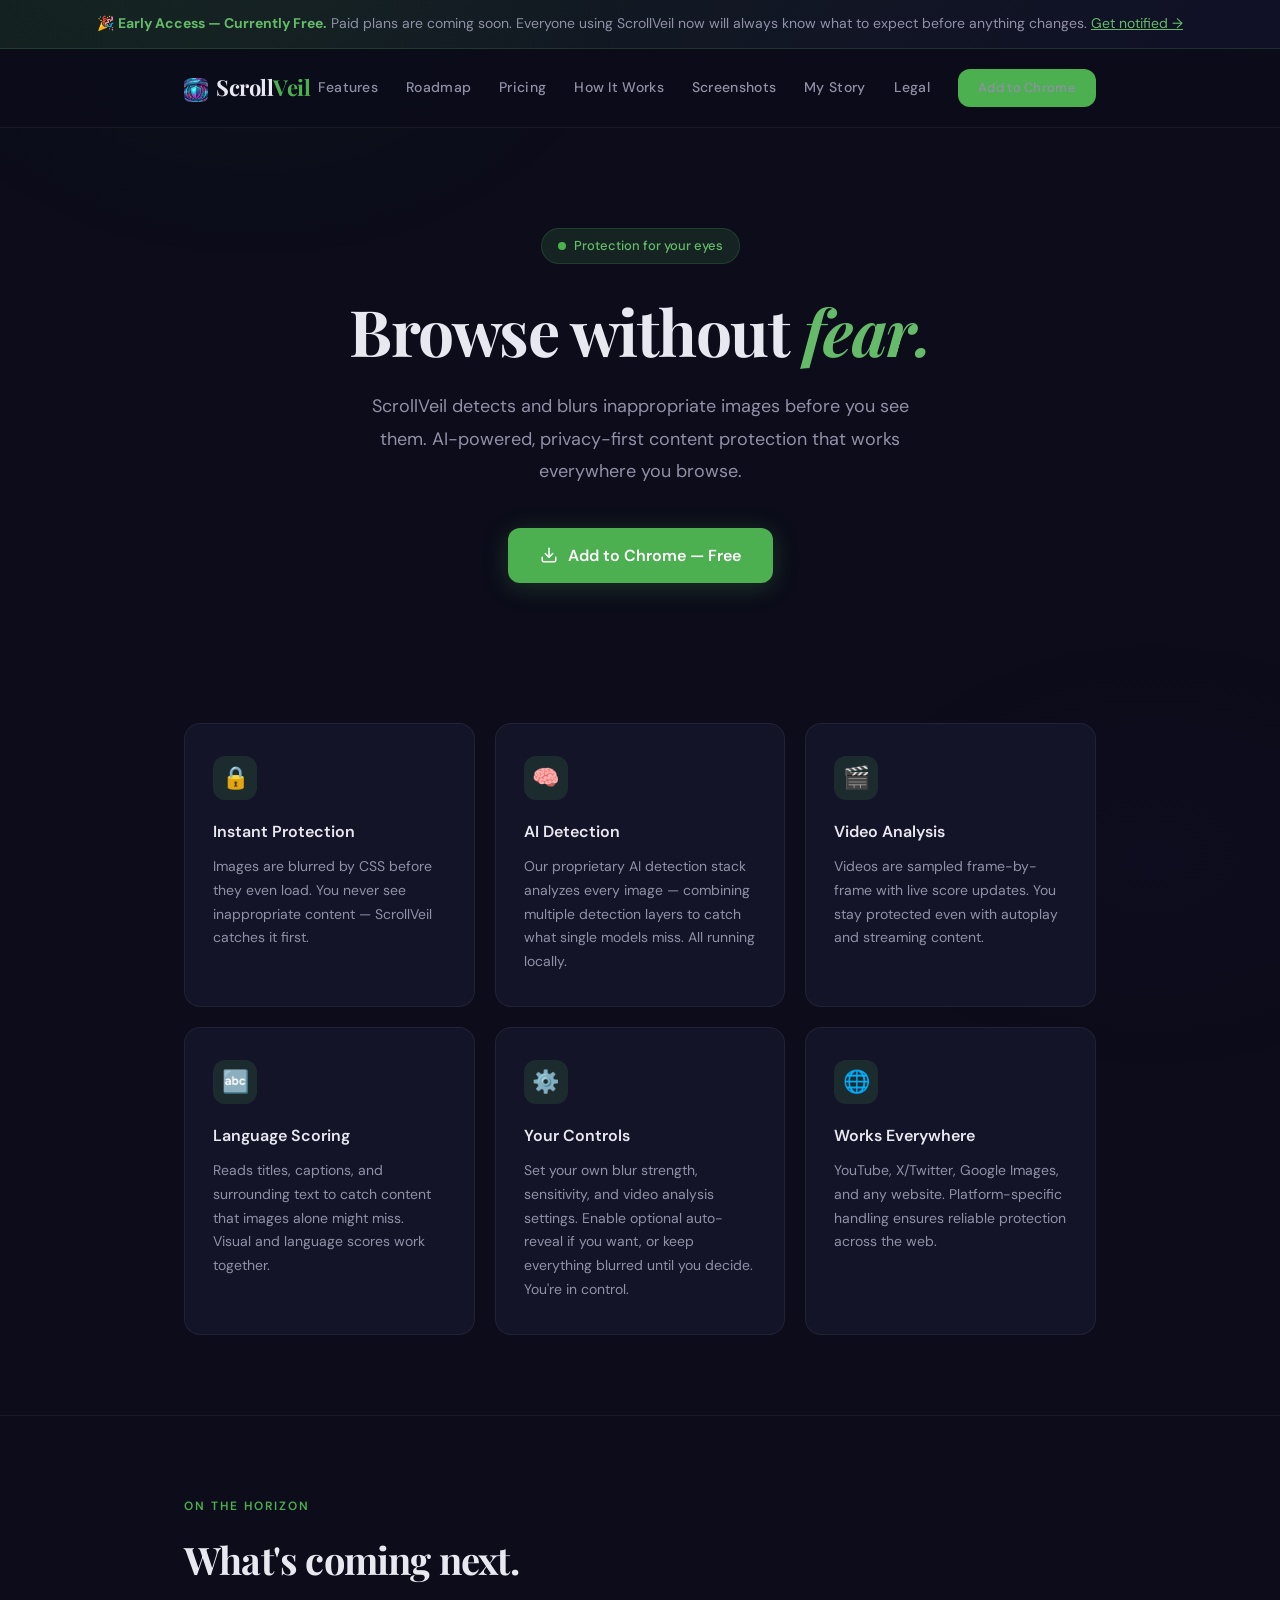
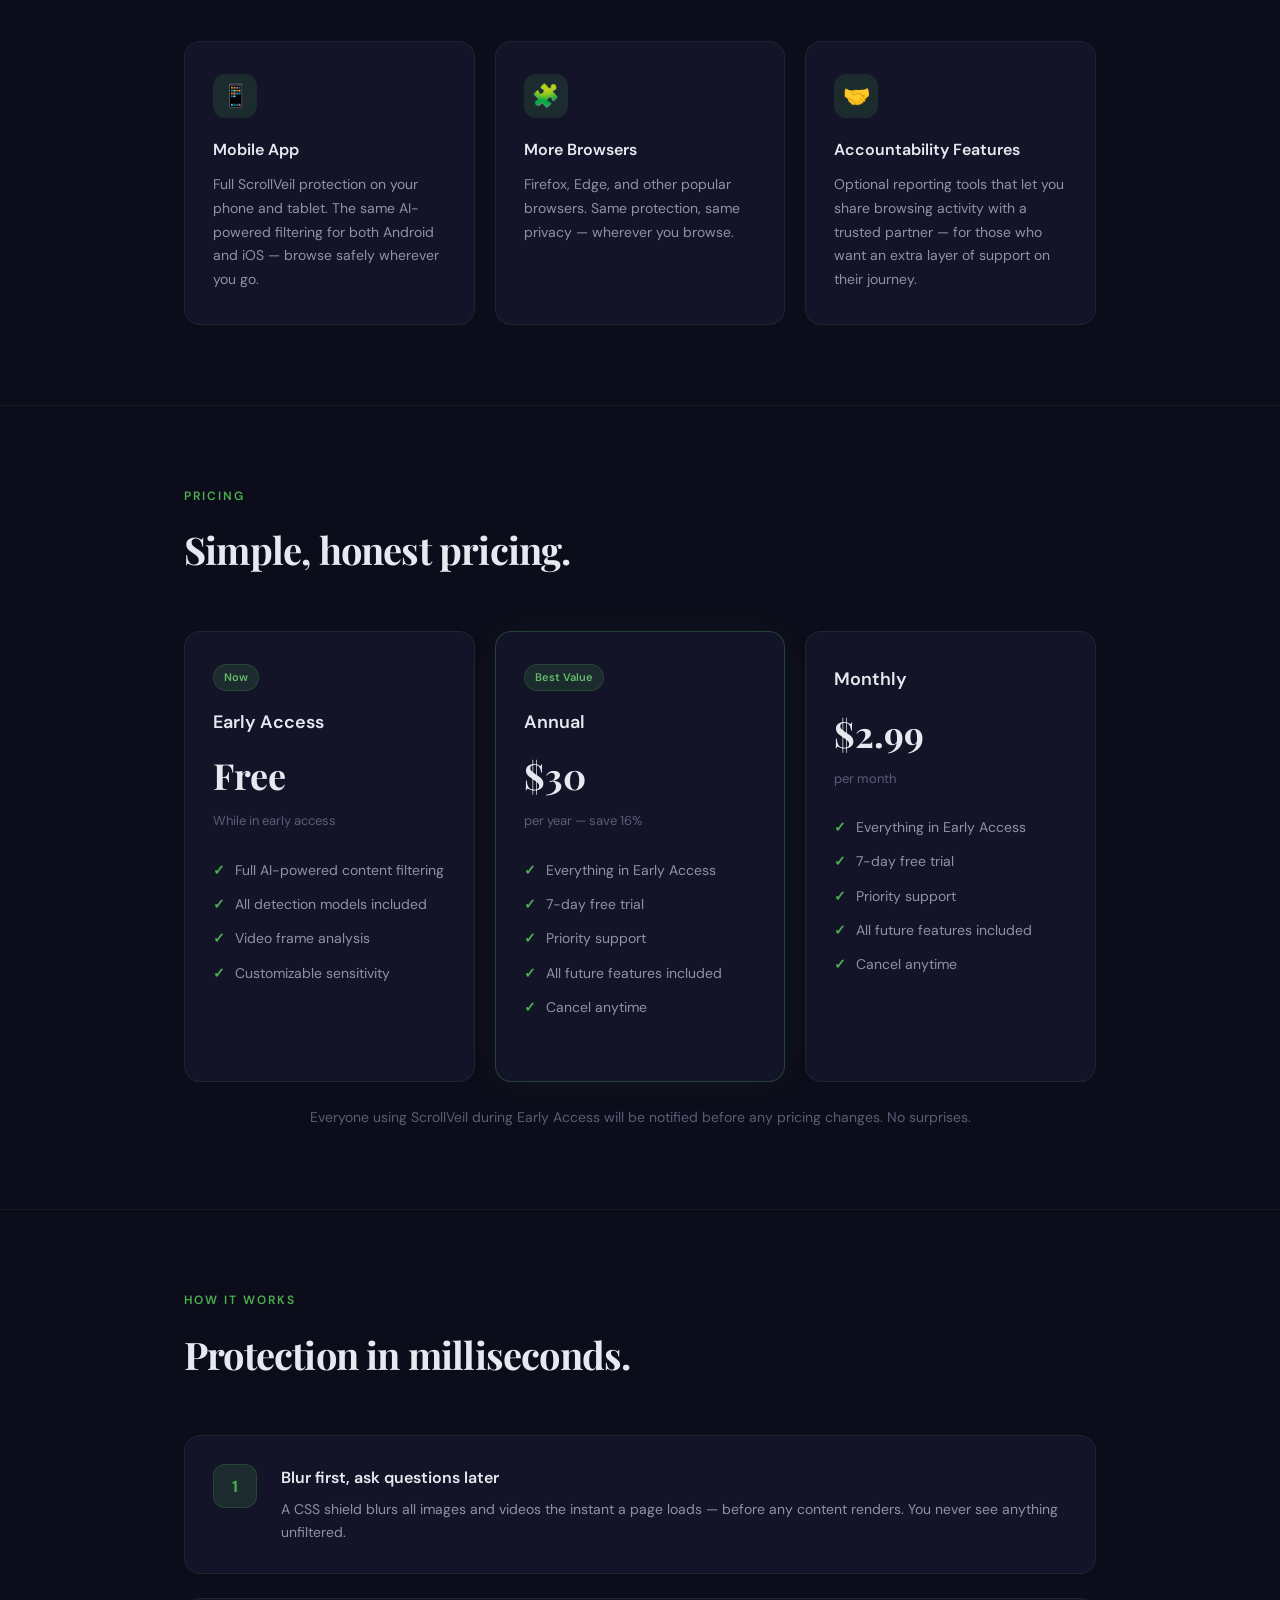
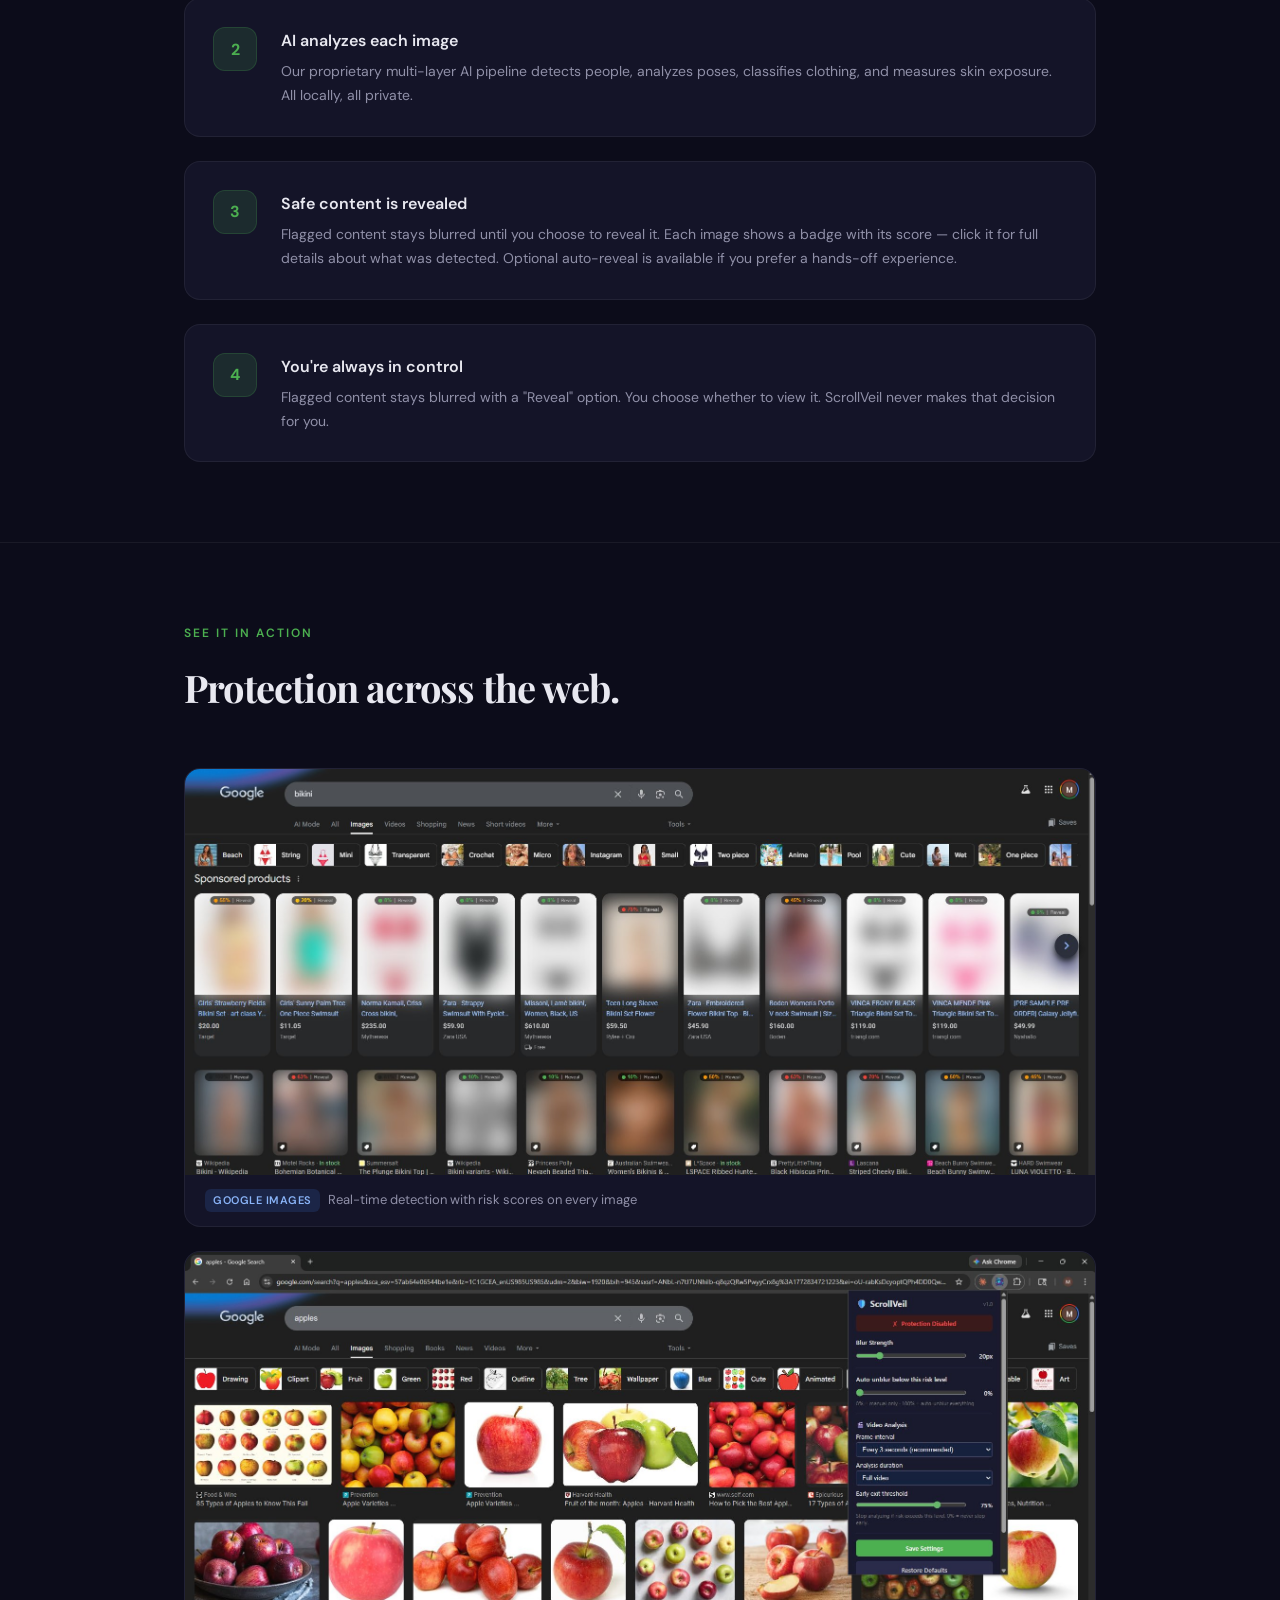
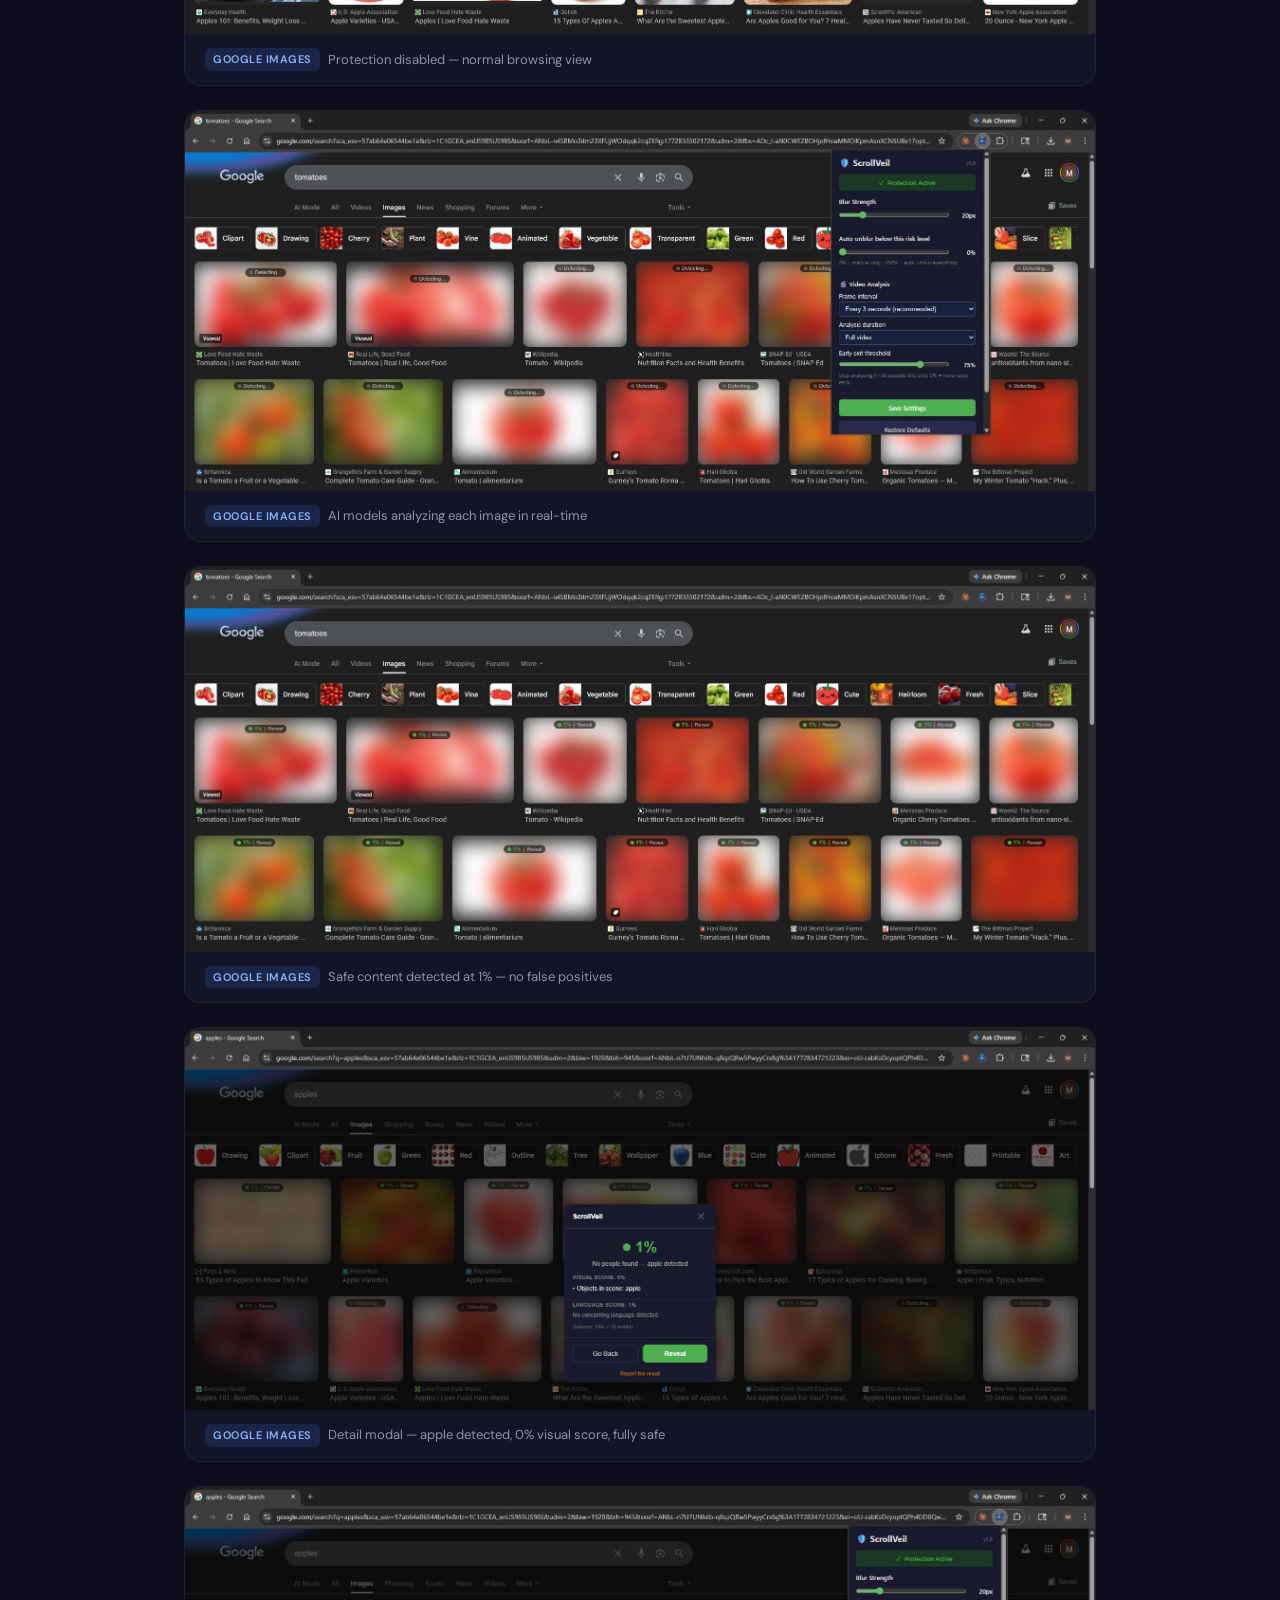
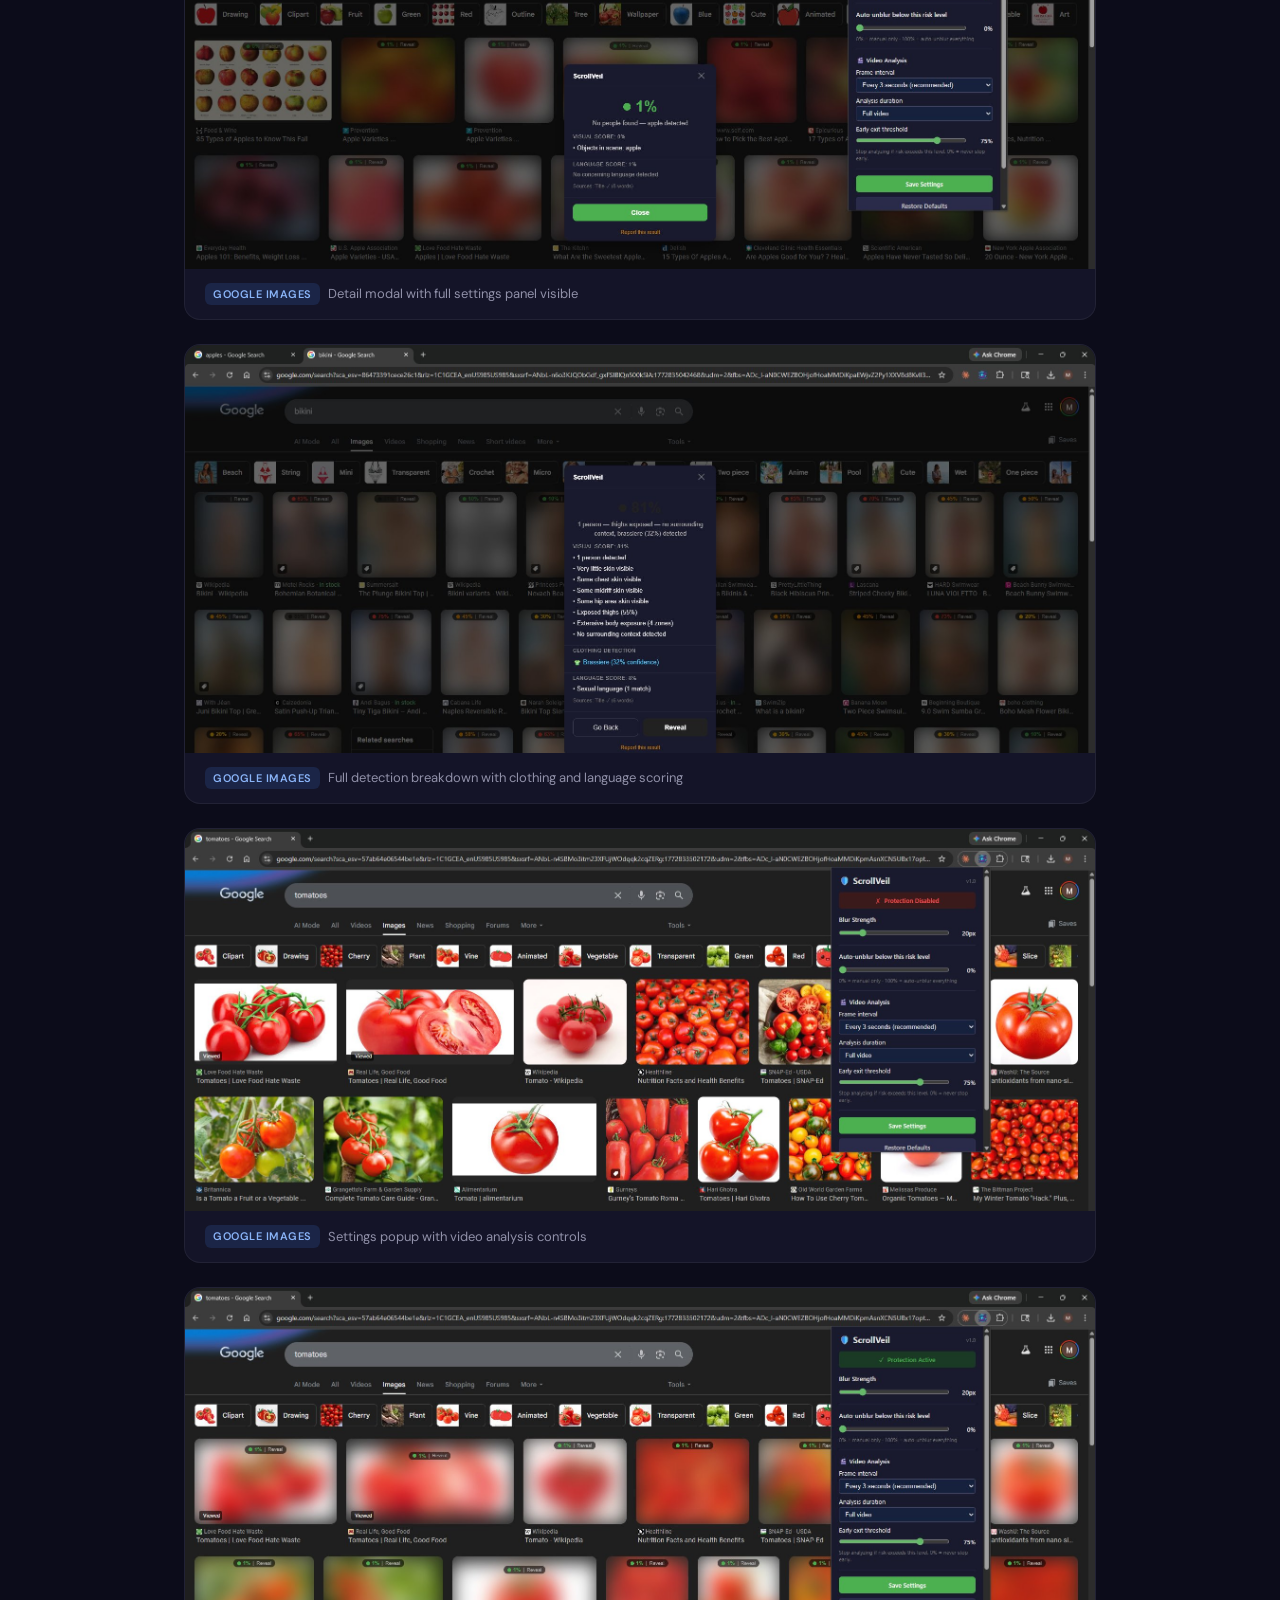
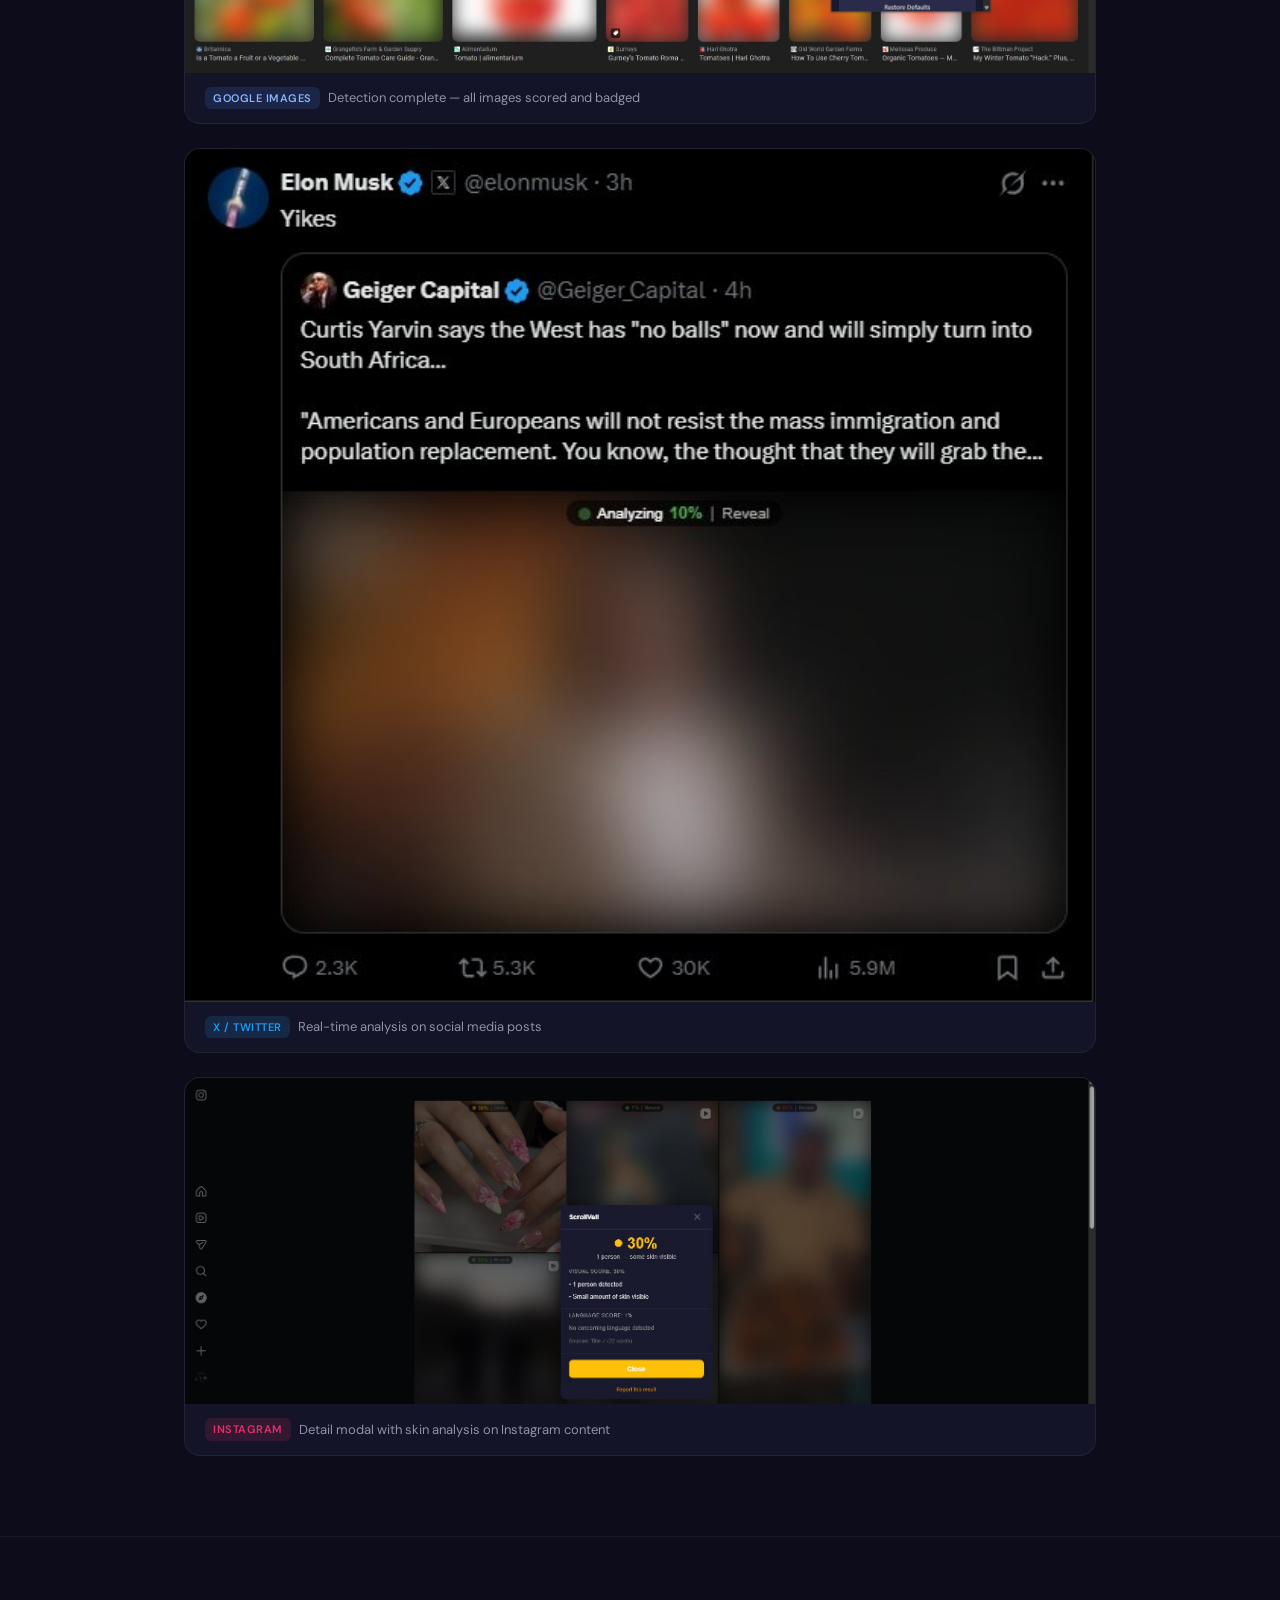
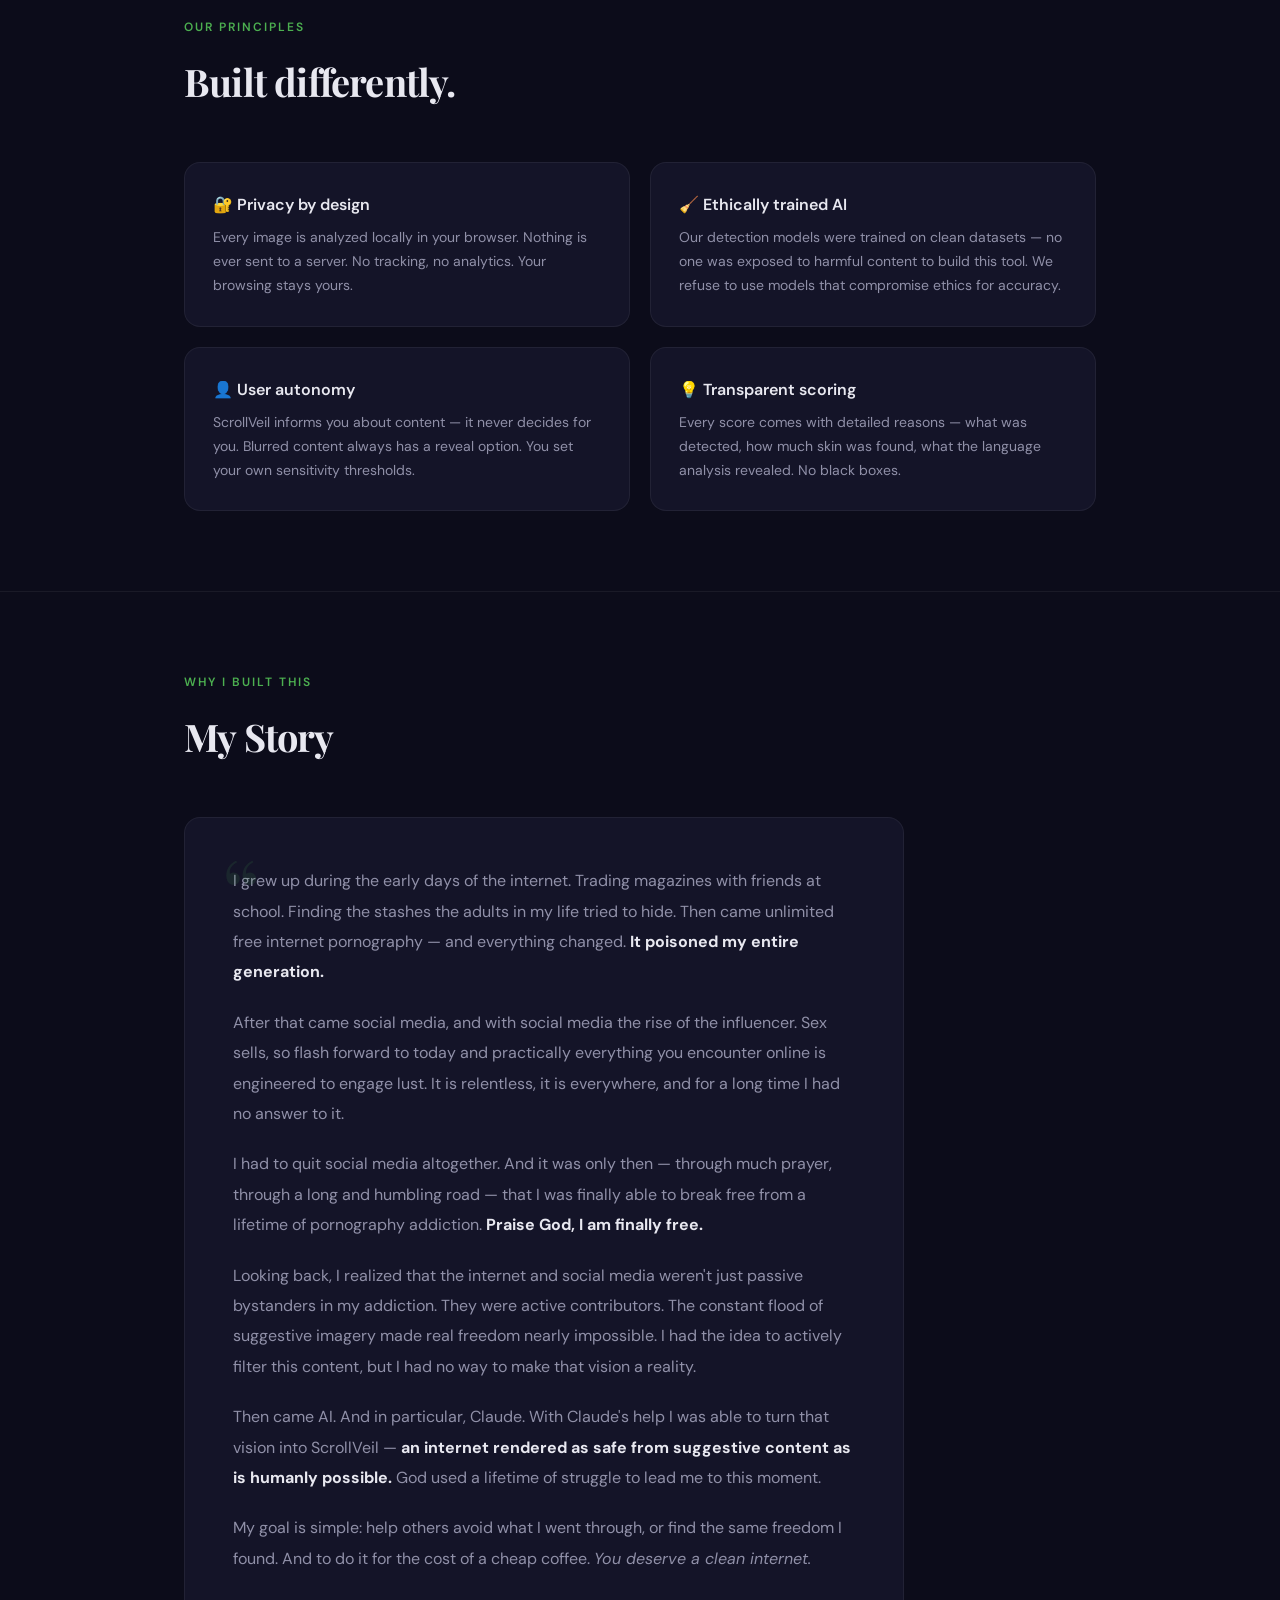
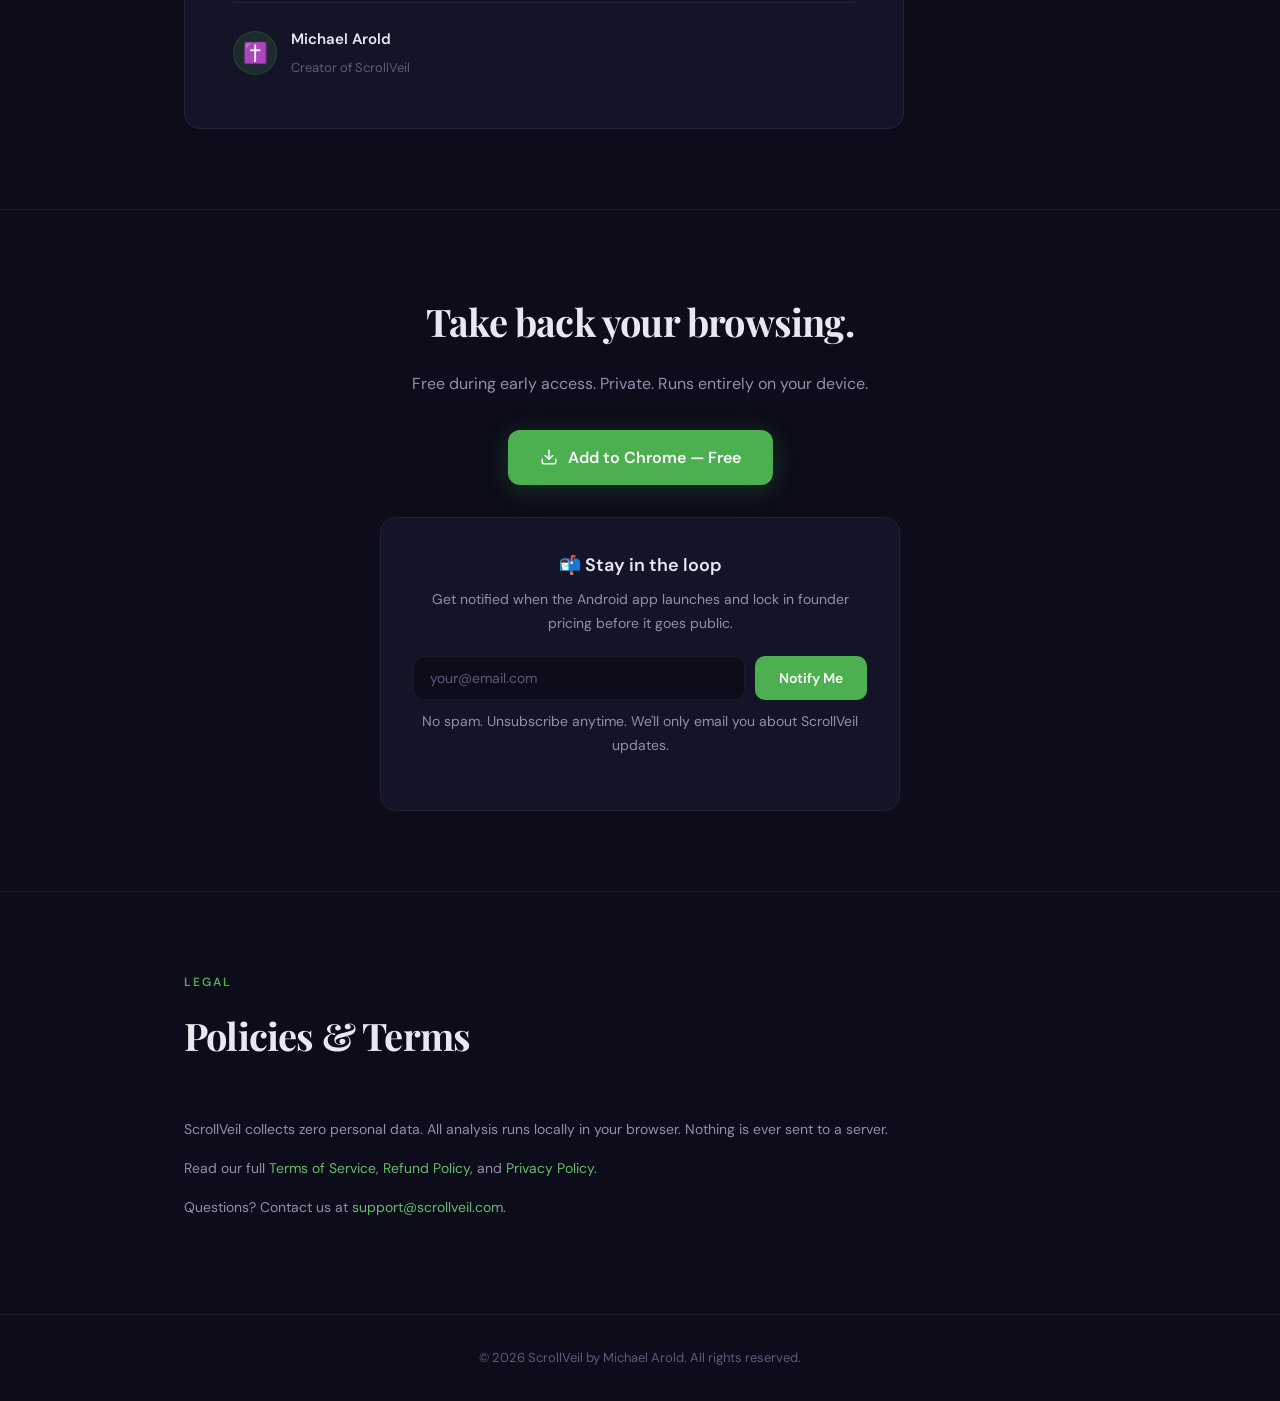
==== commit b91da465: "Website: combine Android/iOS into single Mobile App roadmap card" ====
--- a/index.html
+++ b/index.html
@@ -751,13 +751,8 @@
       <div class="features-grid">
         <div class="feature-card">
           <div class="feature-icon">📱</div>
-          <h3>Android App</h3>
-          <p>Full ScrollVeil protection on your phone and tablet. The same AI-powered filtering, built natively for Android.</p>
-        </div>
-        <div class="feature-card">
-          <div class="feature-icon">🌐</div>
-          <h3>iOS Browser</h3>
-          <p>A custom privacy-focused browser for iPhone and iPad with ScrollVeil filtering built in — because iOS doesn't allow traditional extensions.</p>
+          <h3>Mobile App</h3>
+          <p>Full ScrollVeil protection on your phone and tablet. The same AI-powered filtering for both Android and iOS — browse safely wherever you go.</p>
         </div>
         <div class="feature-card">
           <div class="feature-icon">🧩</div>
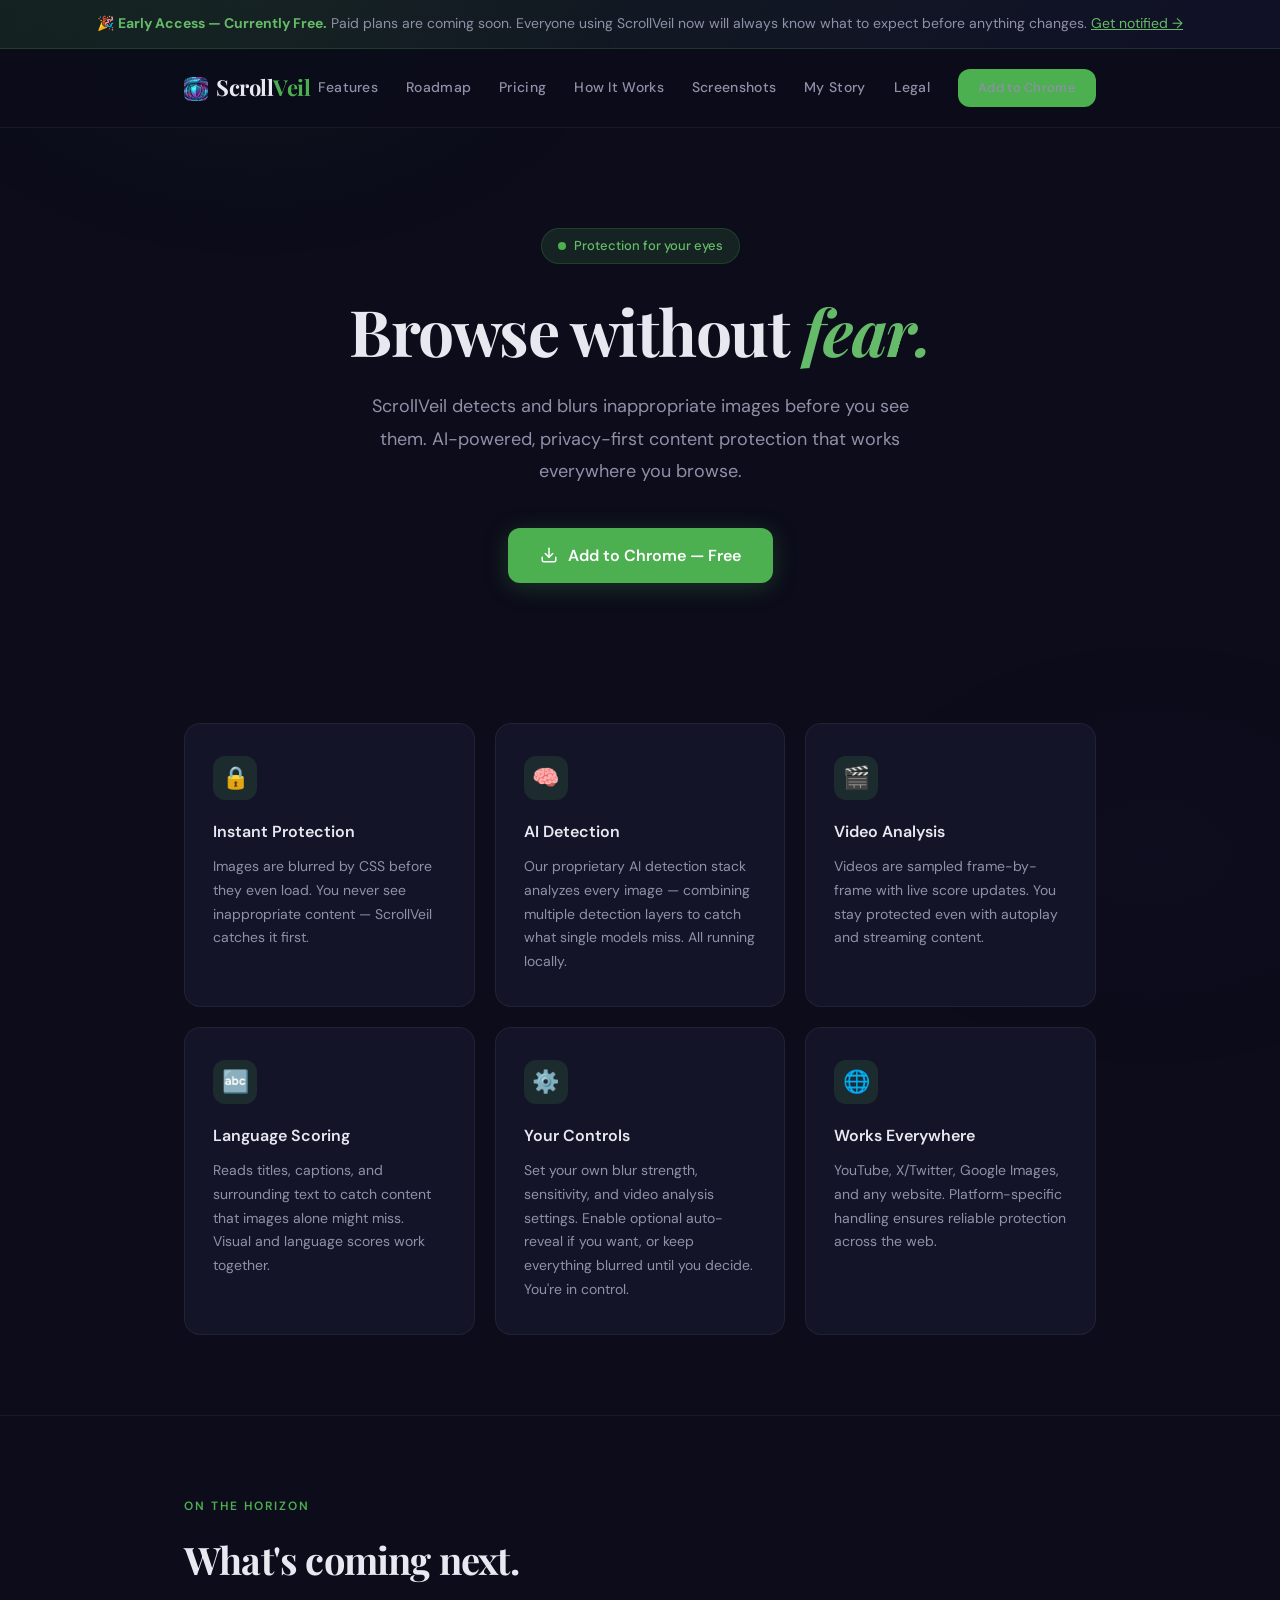
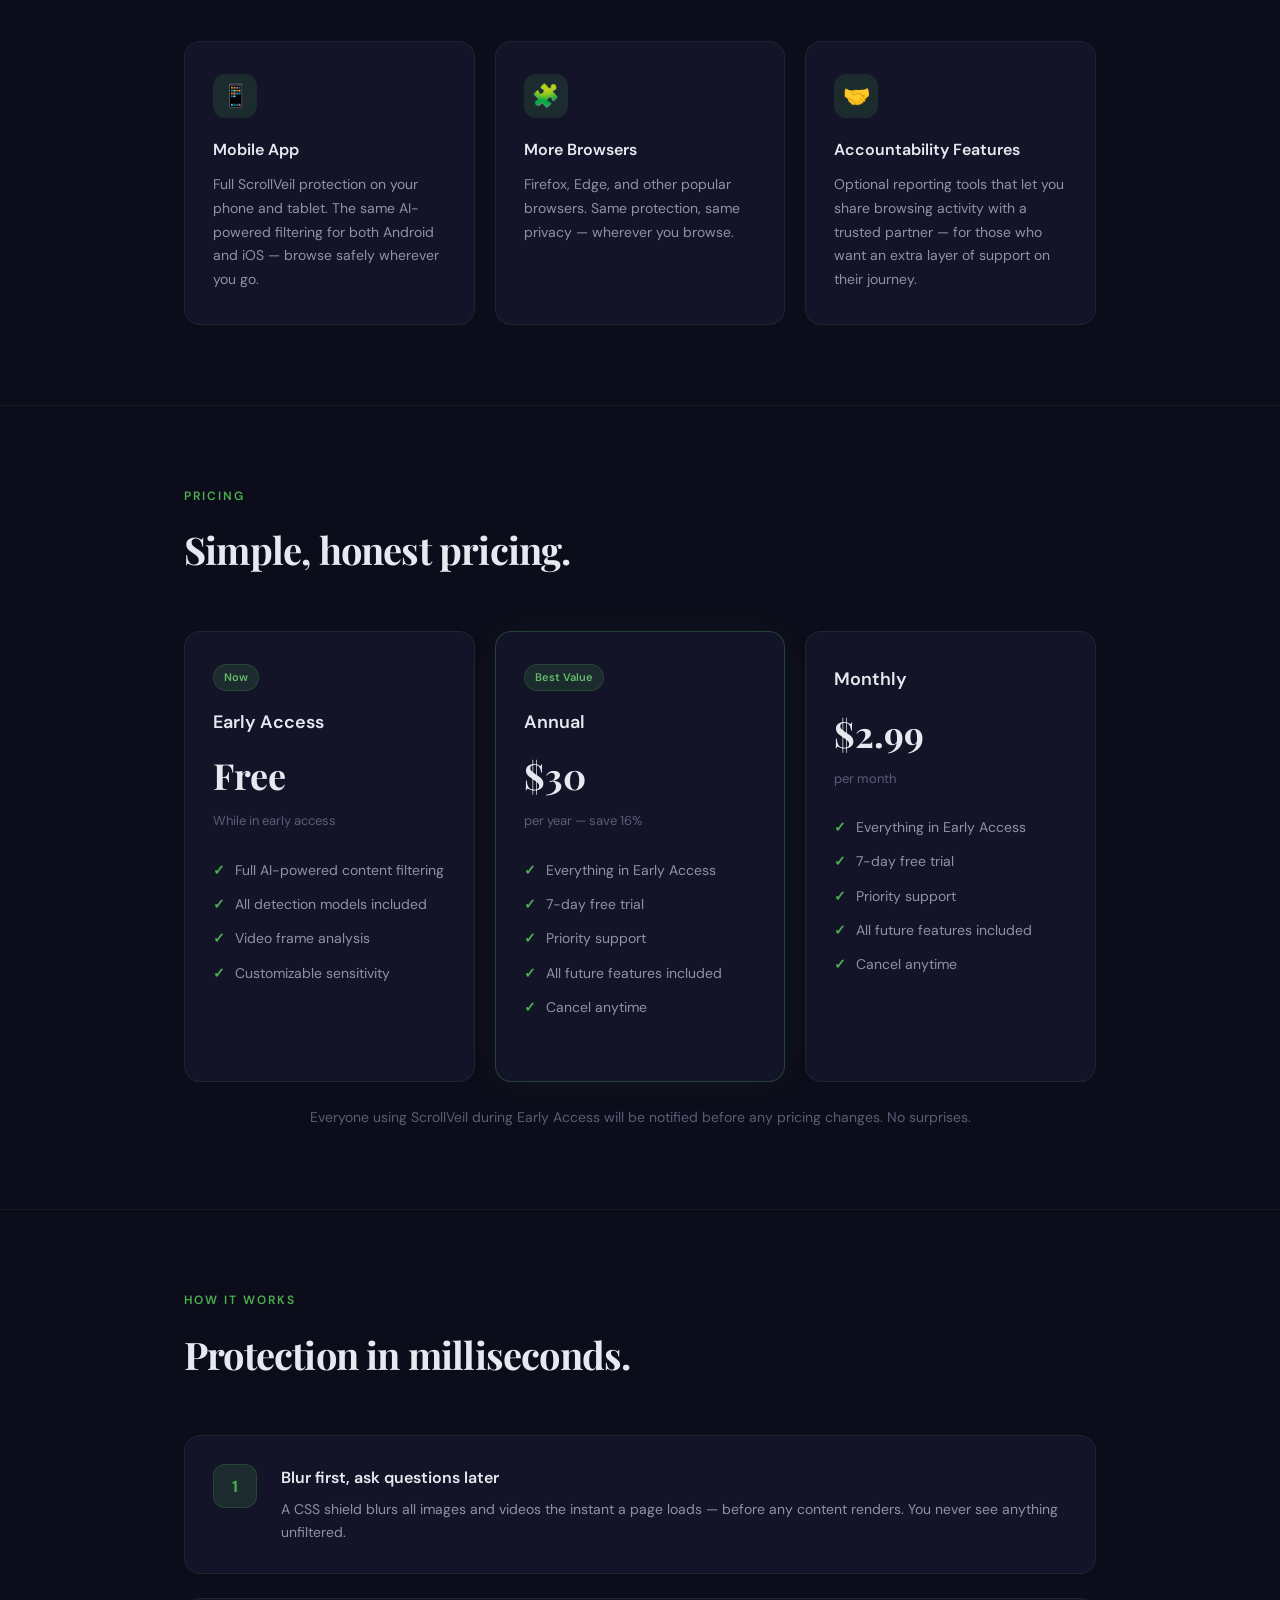
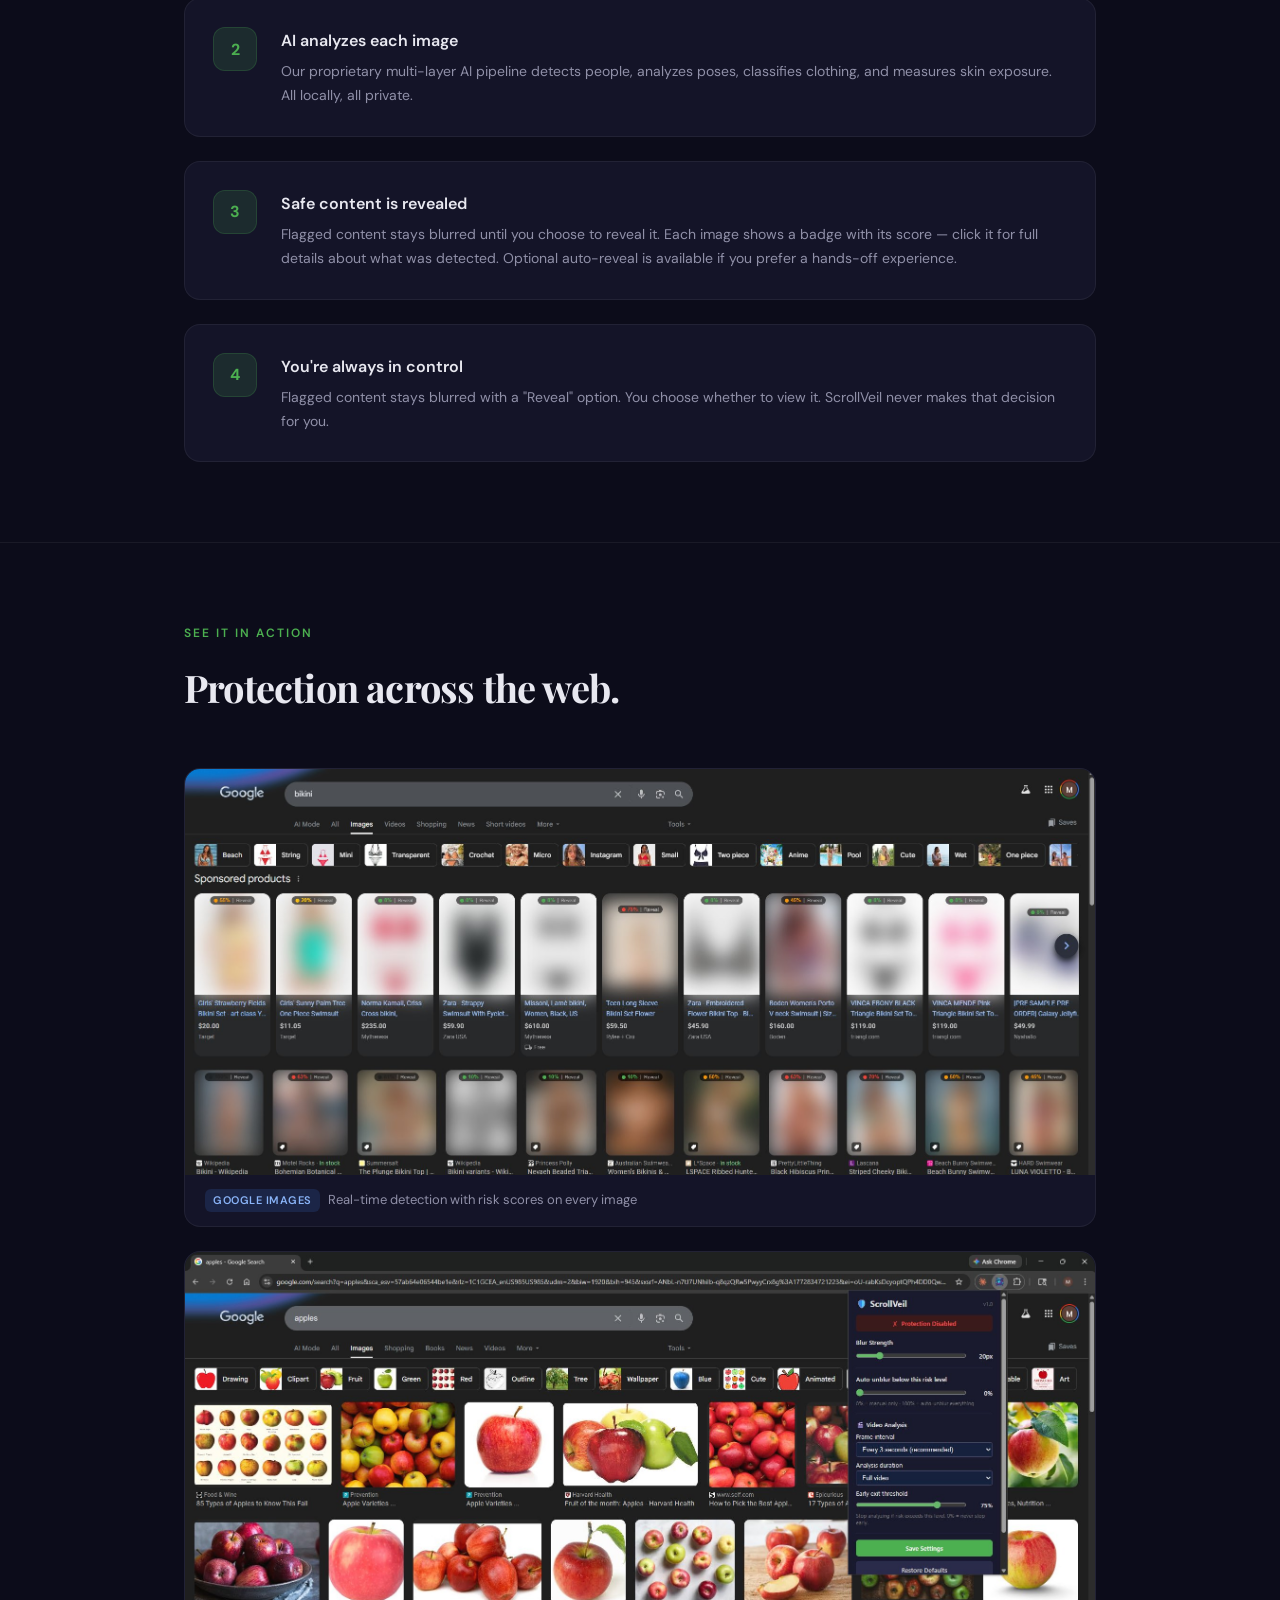
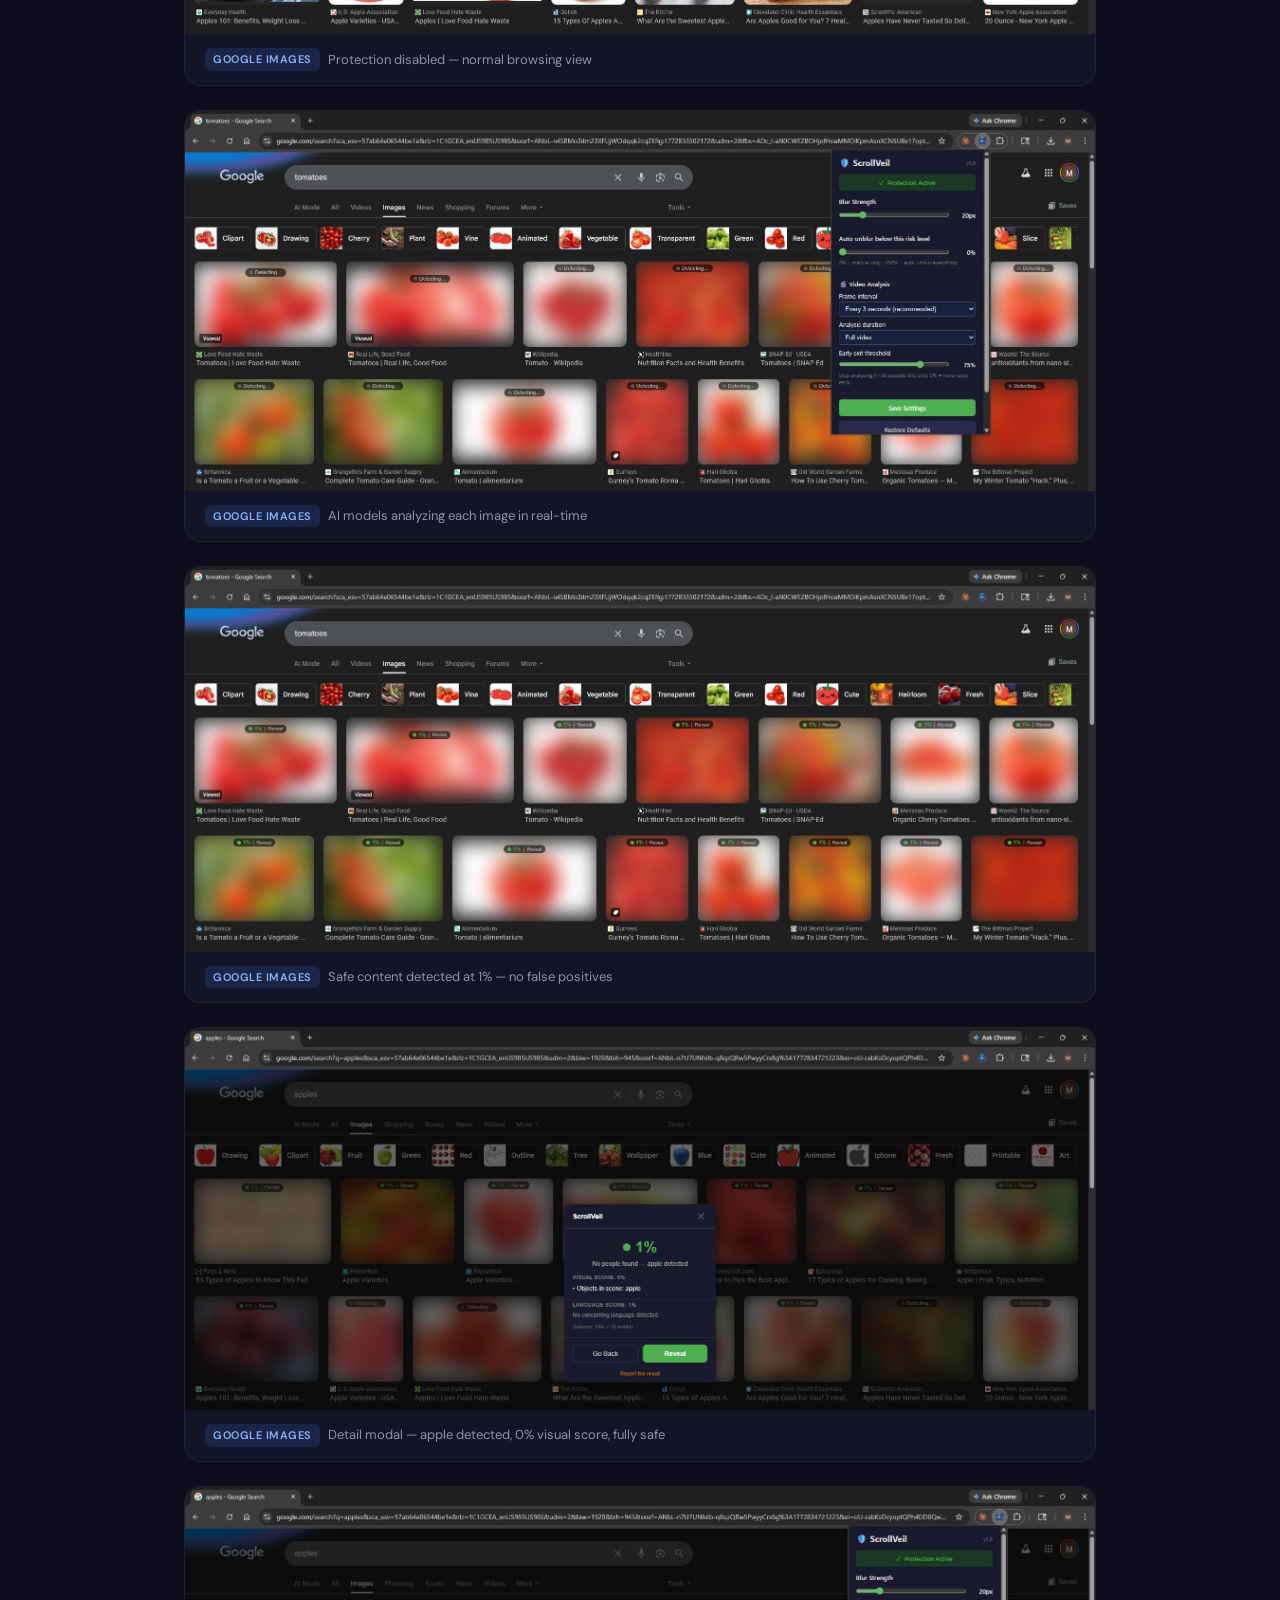
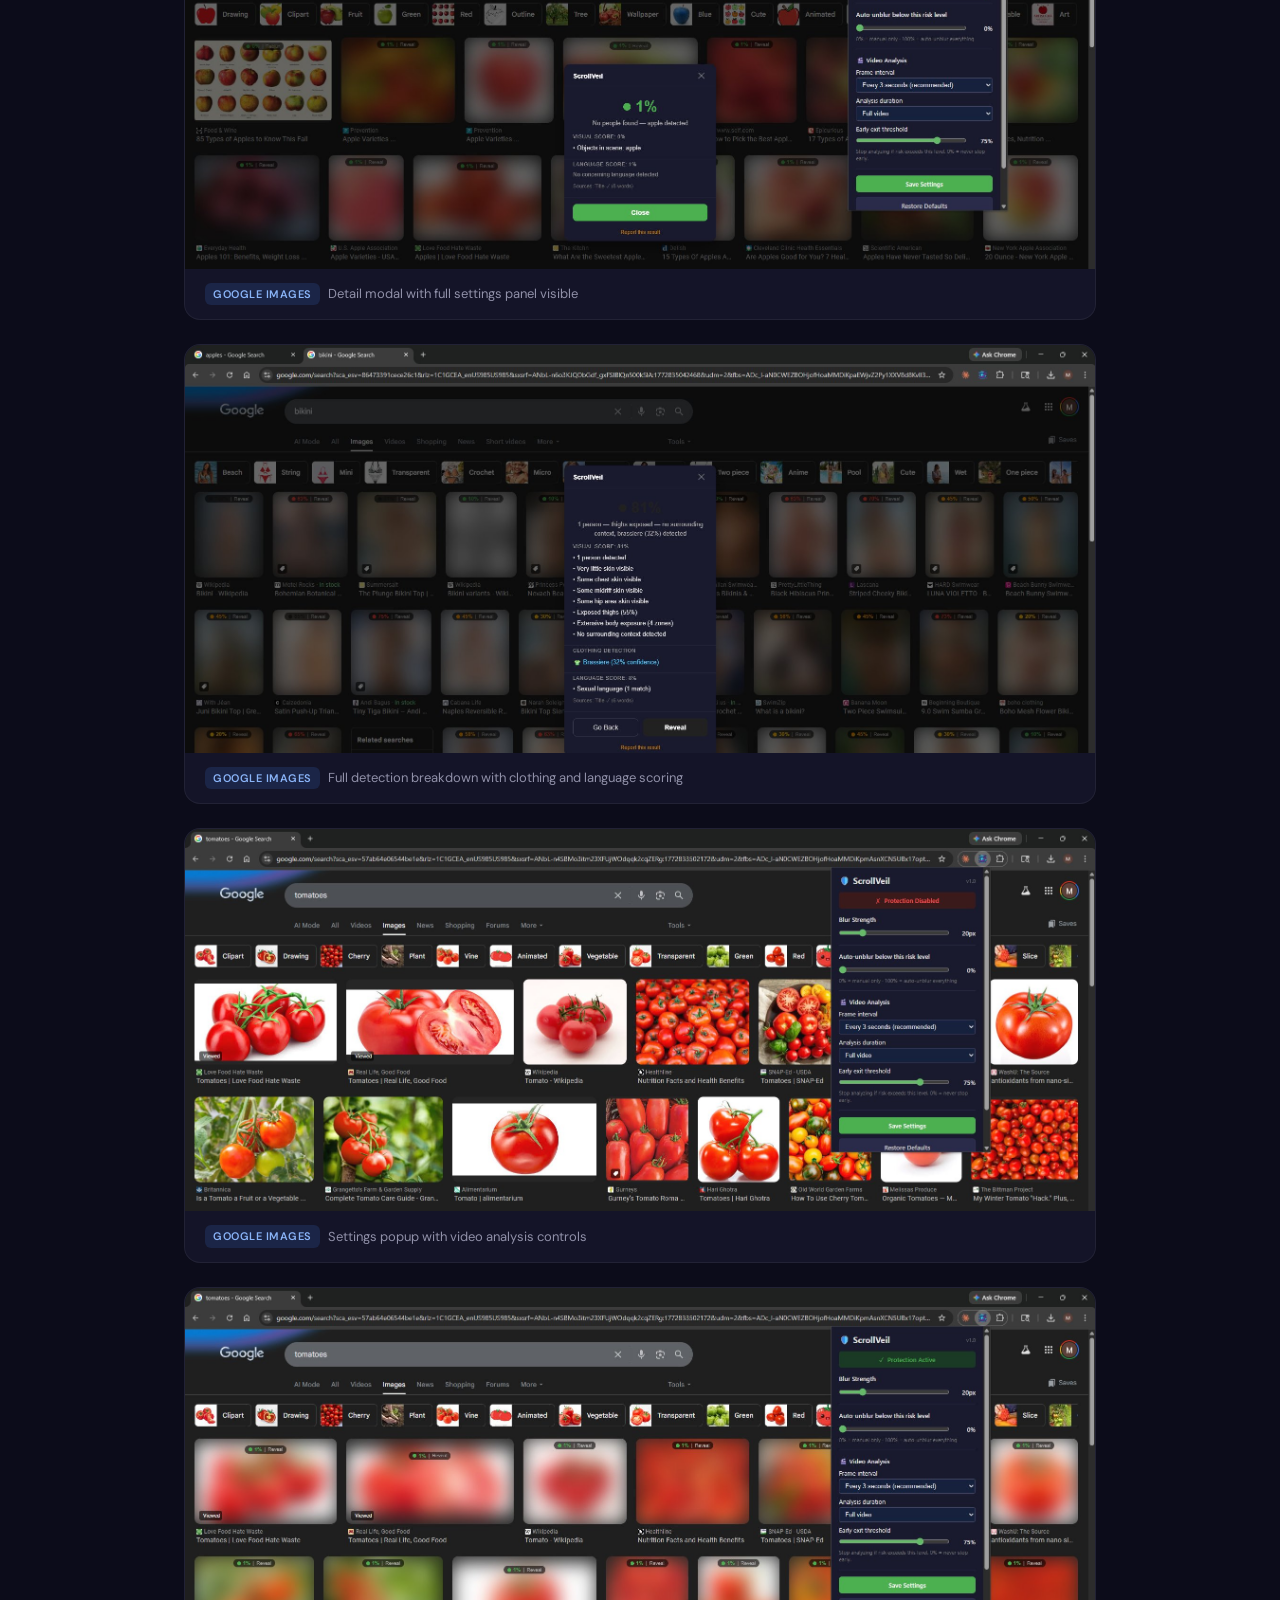
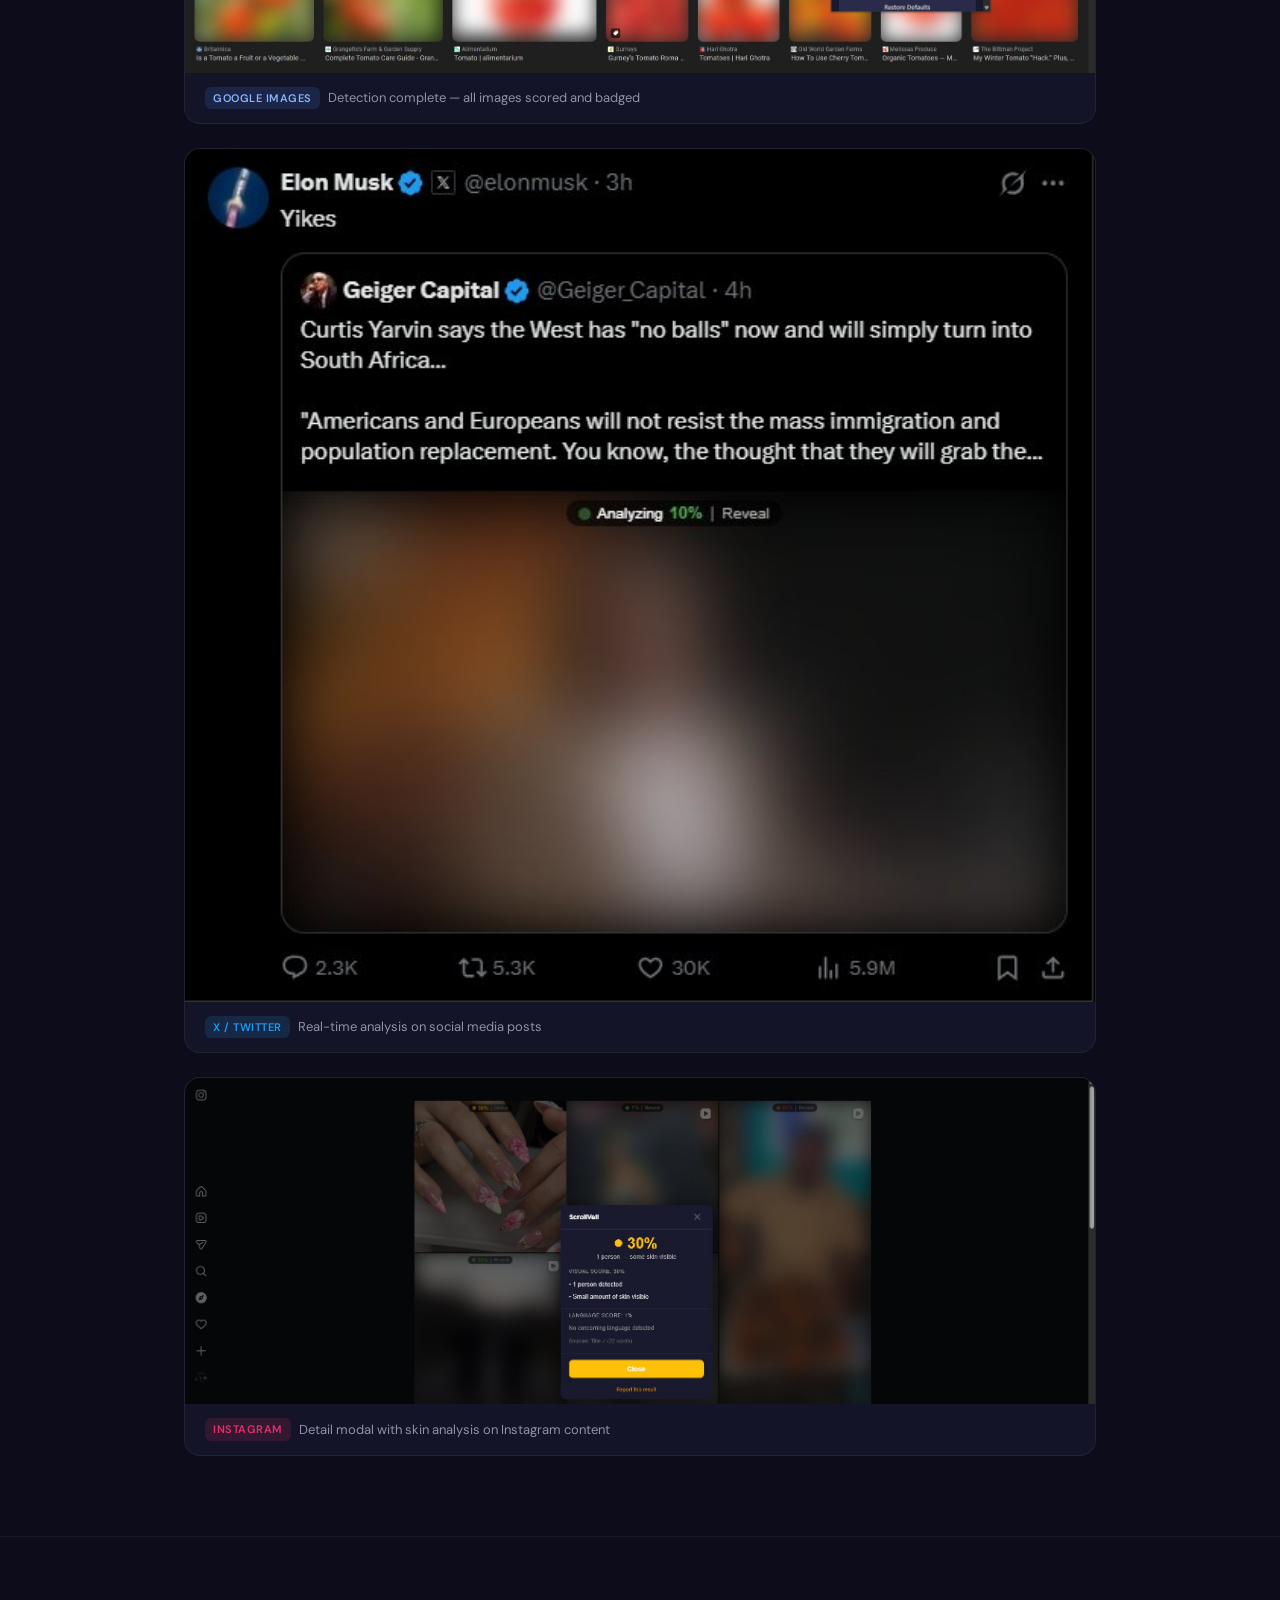
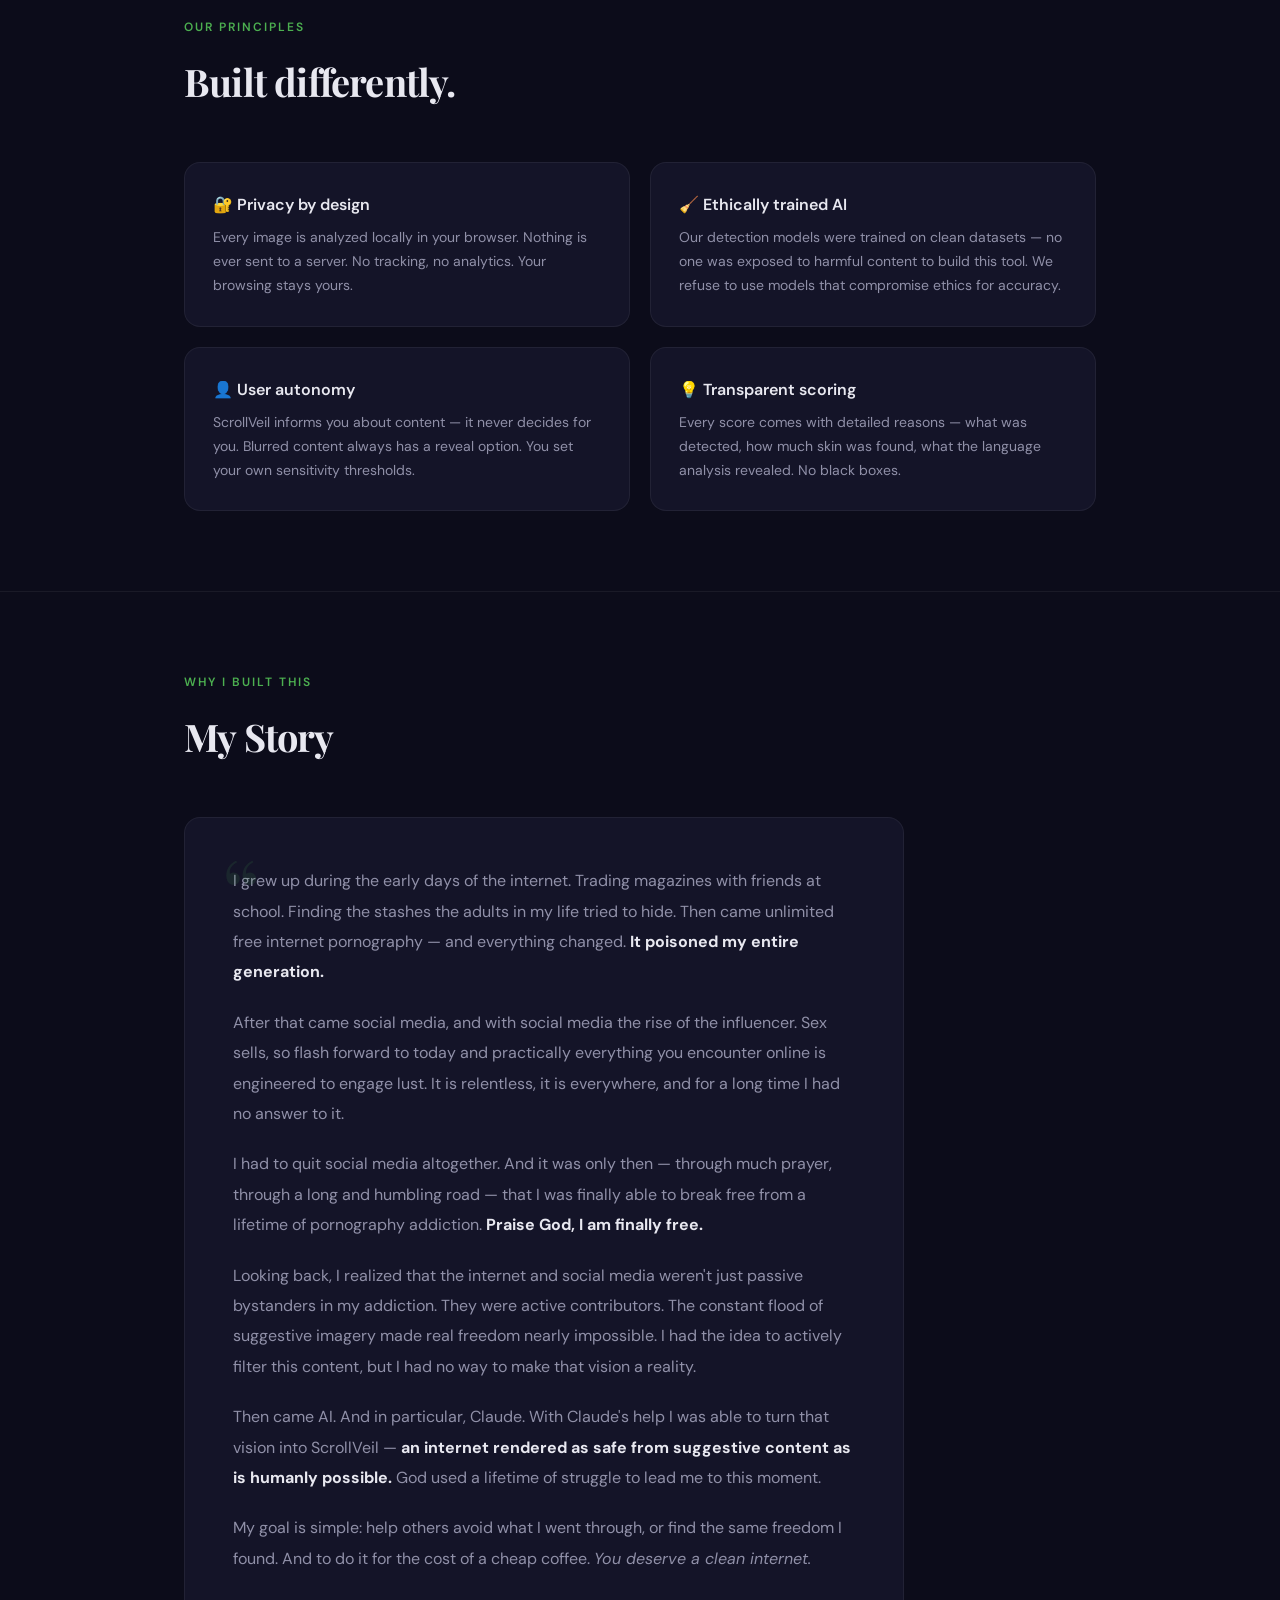
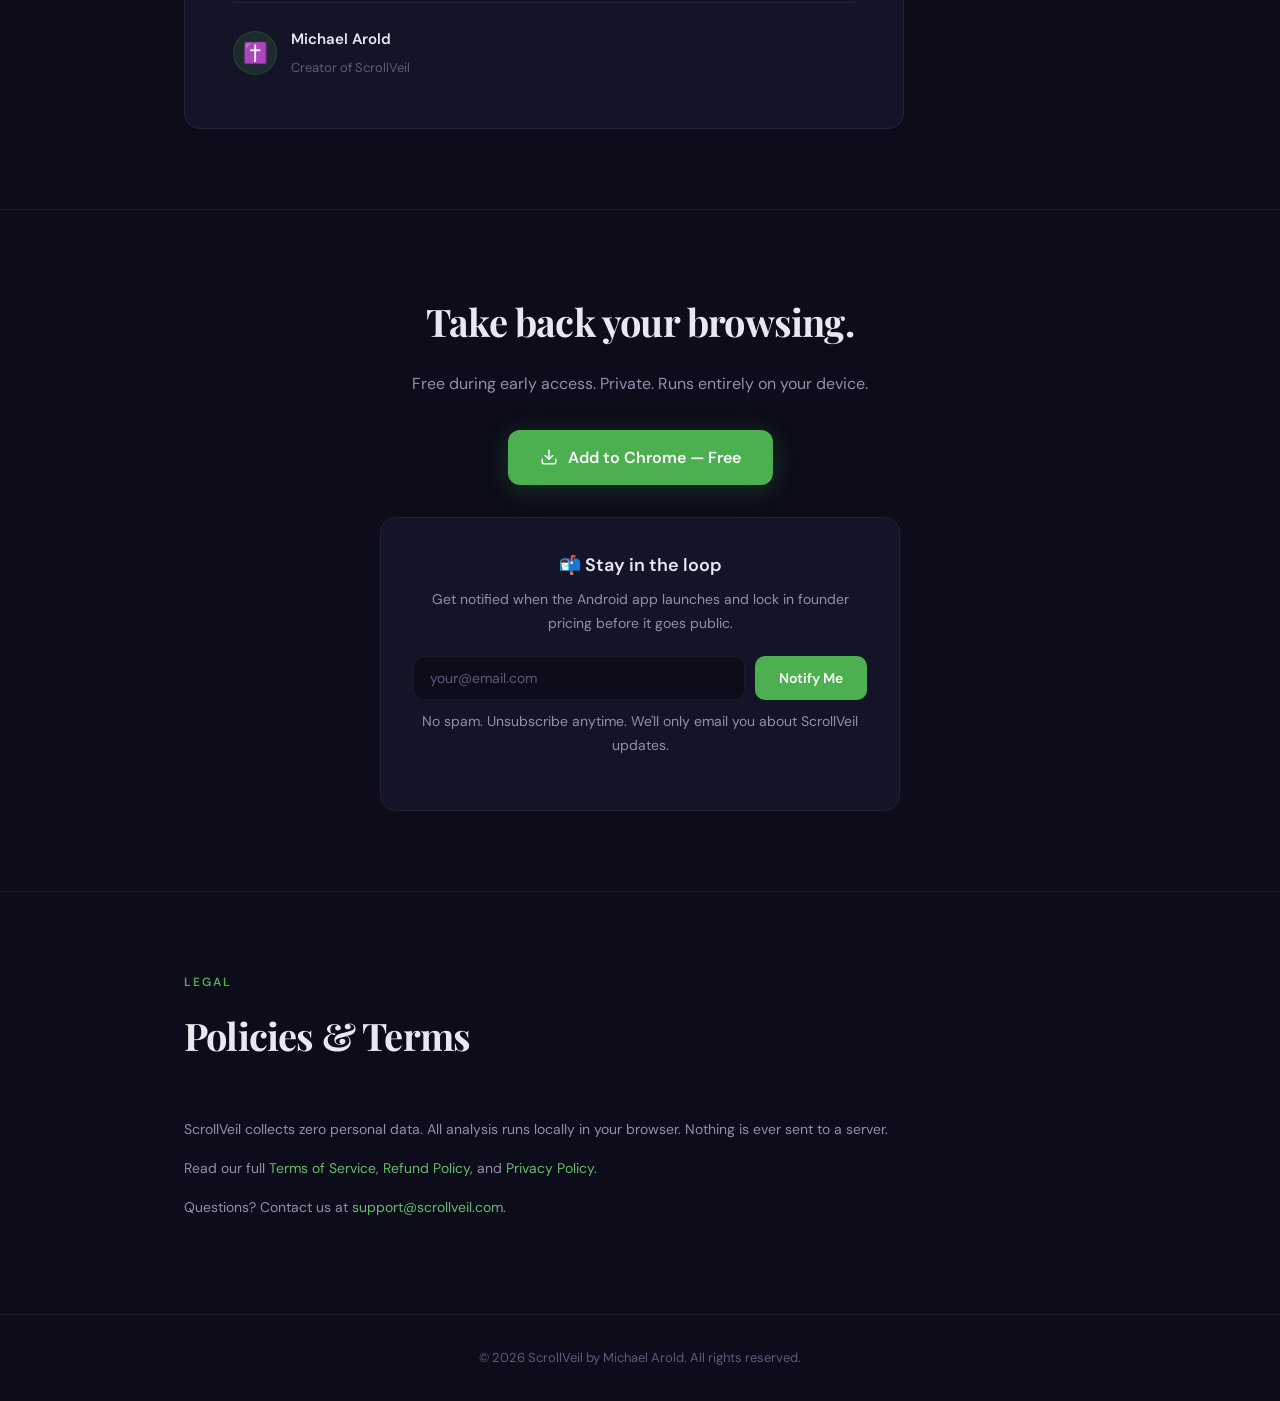
==== commit 5a929e5f: "Website: nav brand clicks to top, center logo" ====
--- a/index.html
+++ b/index.html
@@ -678,7 +678,7 @@
   <!-- Navigation -->
   <nav>
     <div class="container">
-      <div class="nav-brand"><img src="icons/icon32.png" alt="ScrollVeil" style="width:24px;height:24px;border-radius:6px;vertical-align:middle;margin-right:8px;">Scroll<span>Veil</span></div>
+      <a href="#" class="nav-brand" onclick="window.scrollTo({top:0,behavior:'smooth'});return false;"><img src="icons/icon32.png" alt="ScrollVeil" style="width:24px;height:24px;border-radius:6px;vertical-align:middle;margin-right:8px;position:relative;top:-1px;">Scroll<span>Veil</span></a>
       <div class="nav-links">
         <a href="#features">Features</a>
         <a href="#roadmap">Roadmap</a>
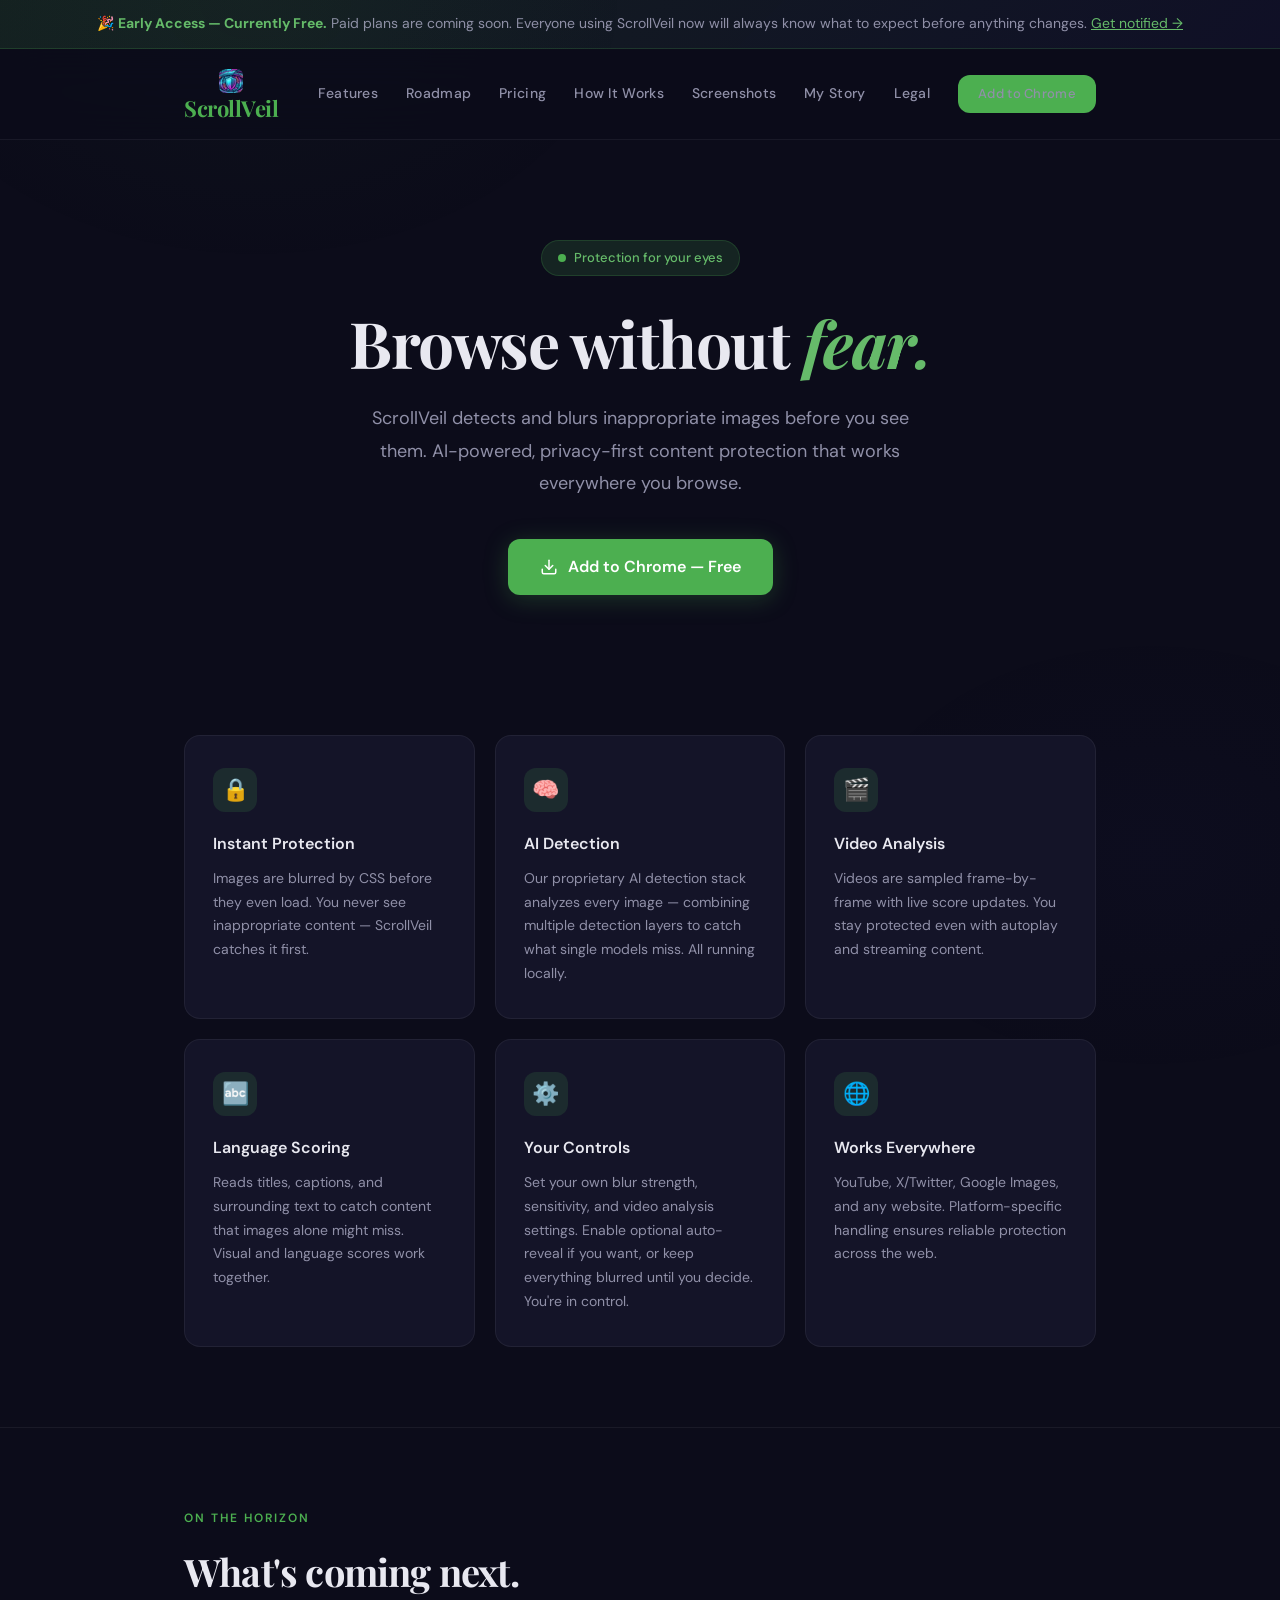
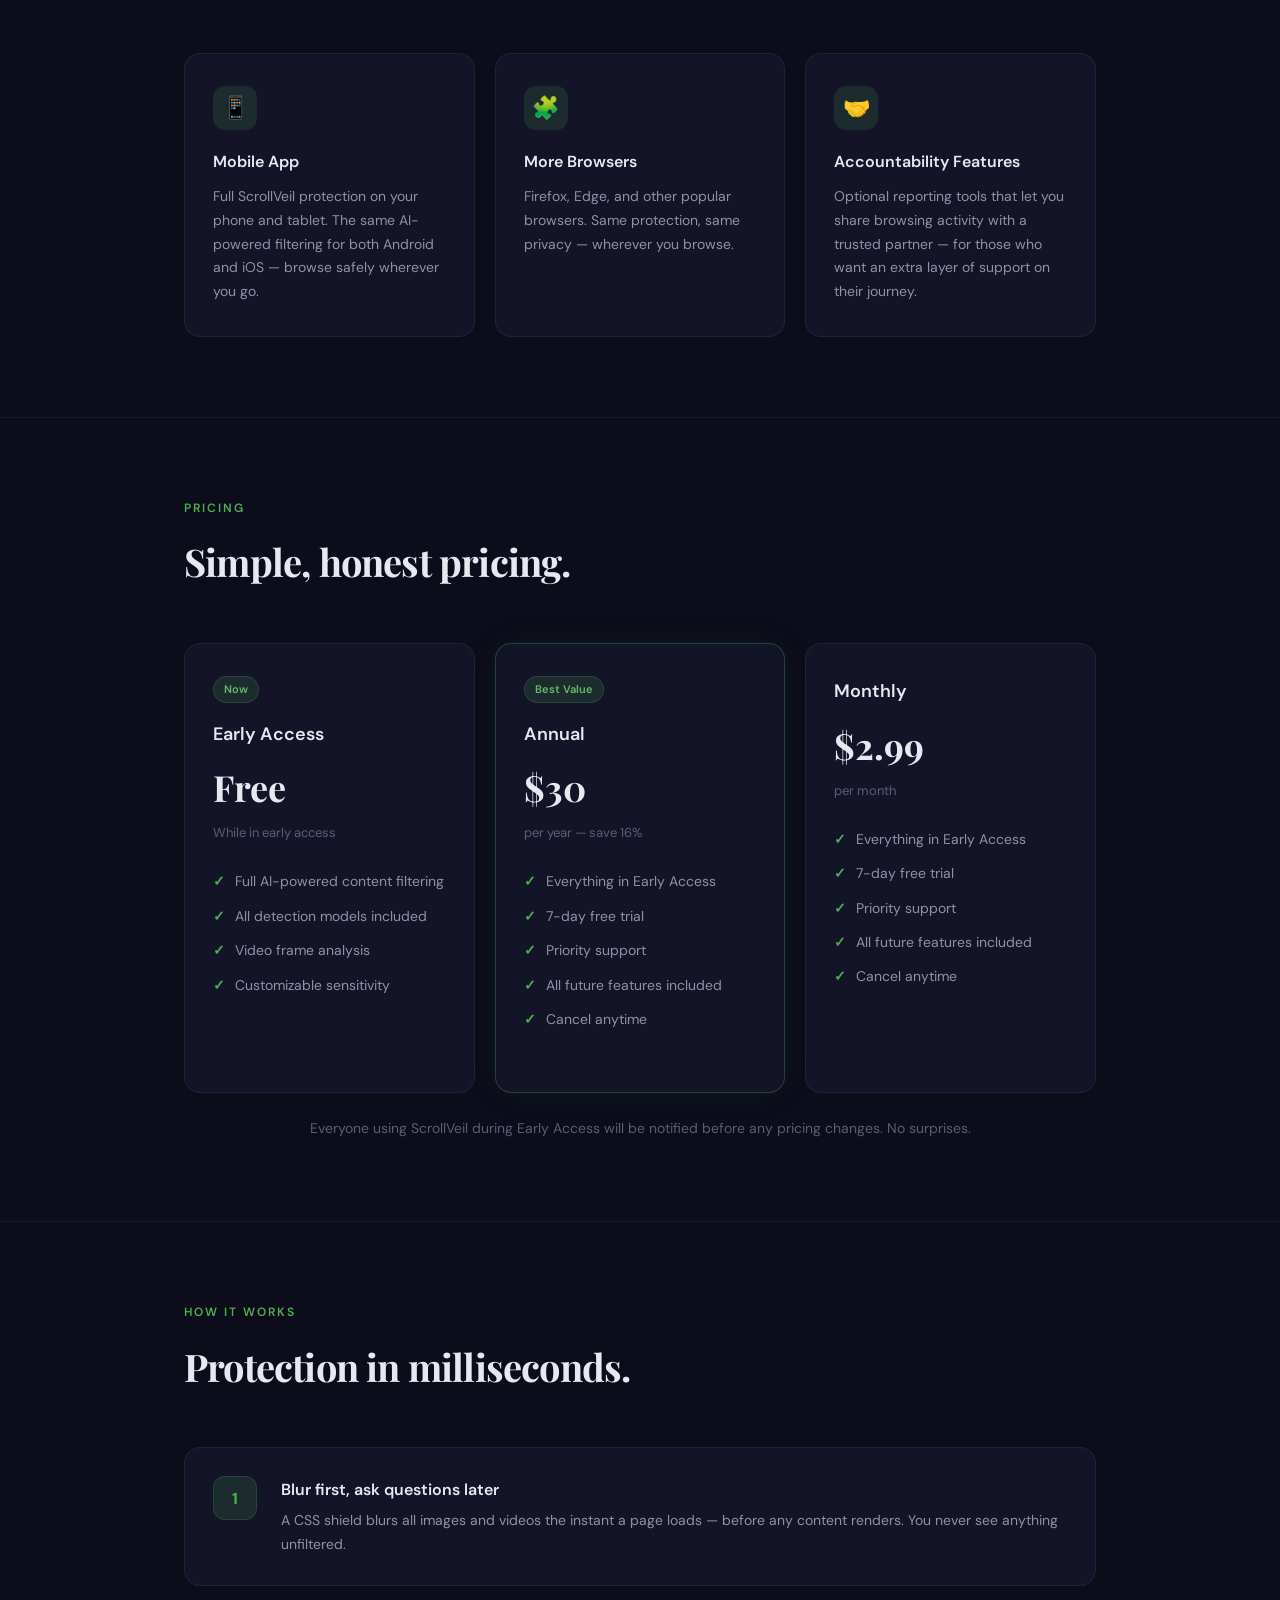
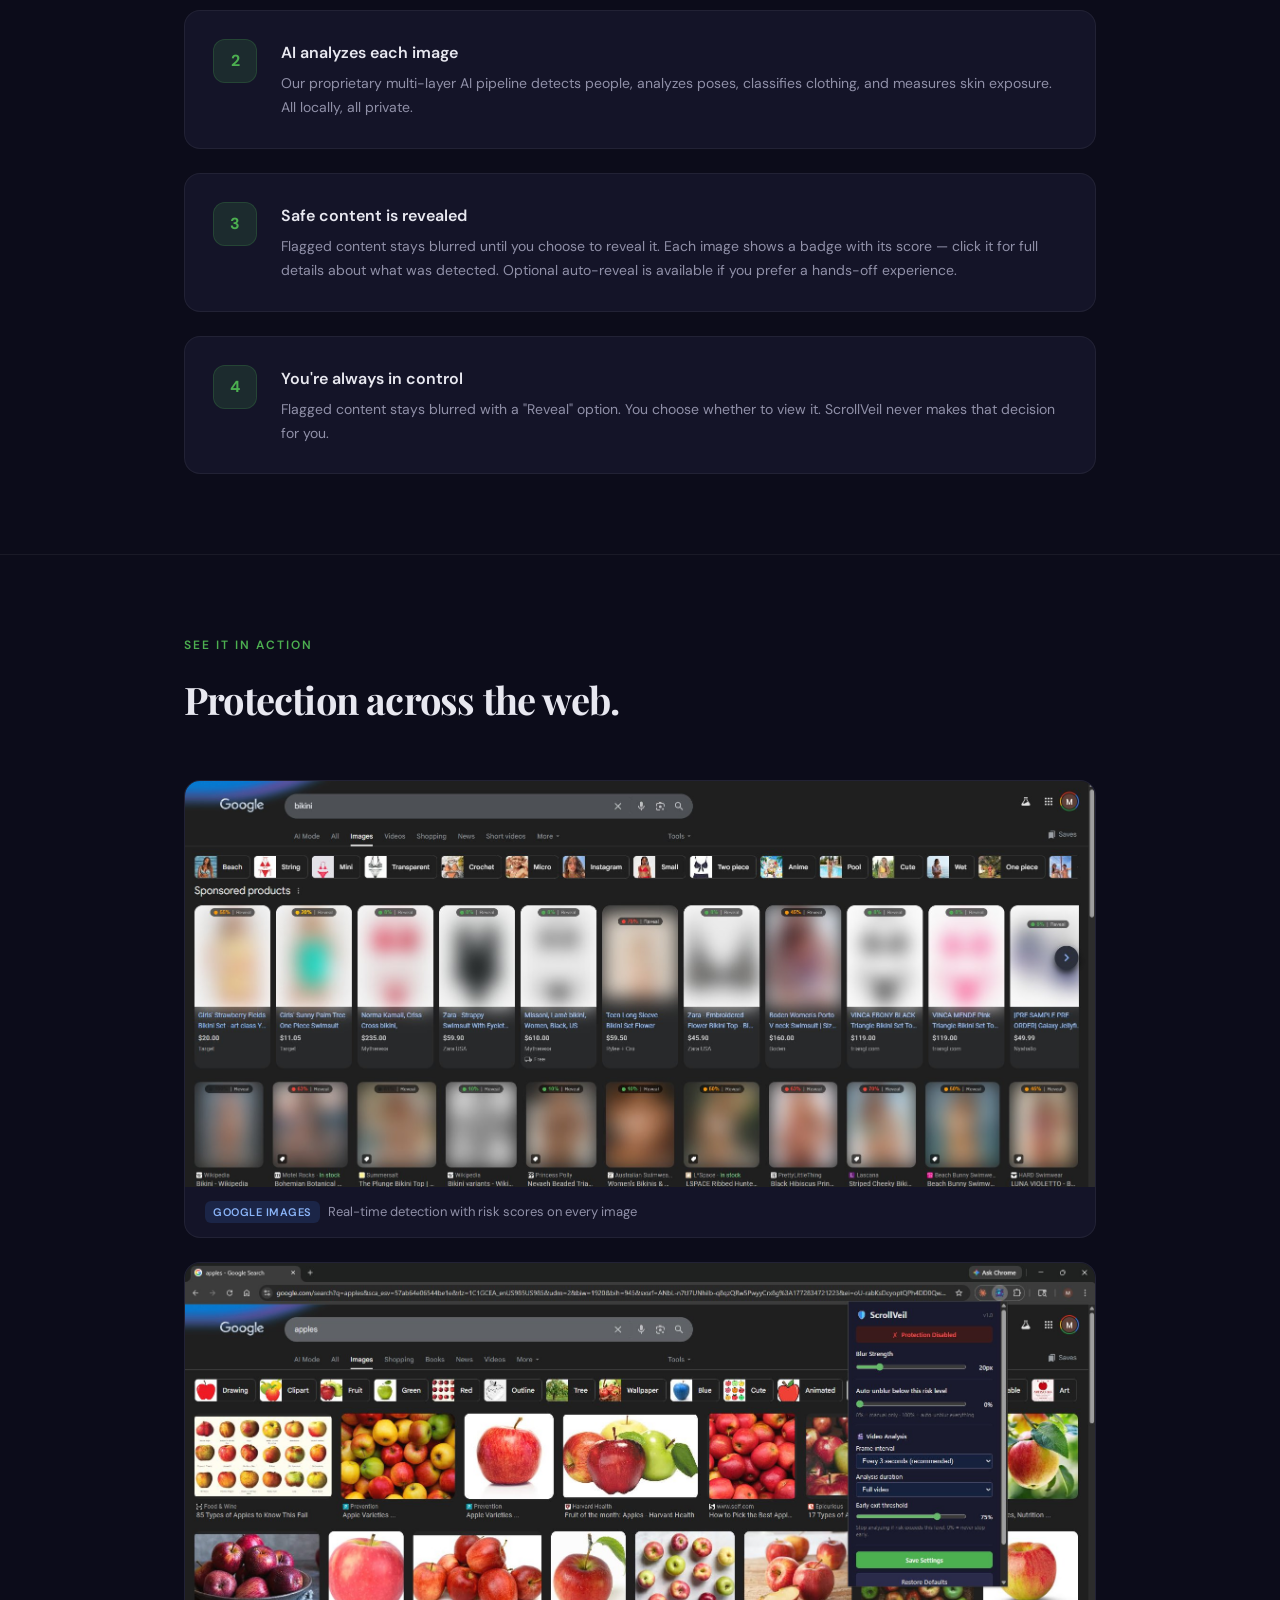
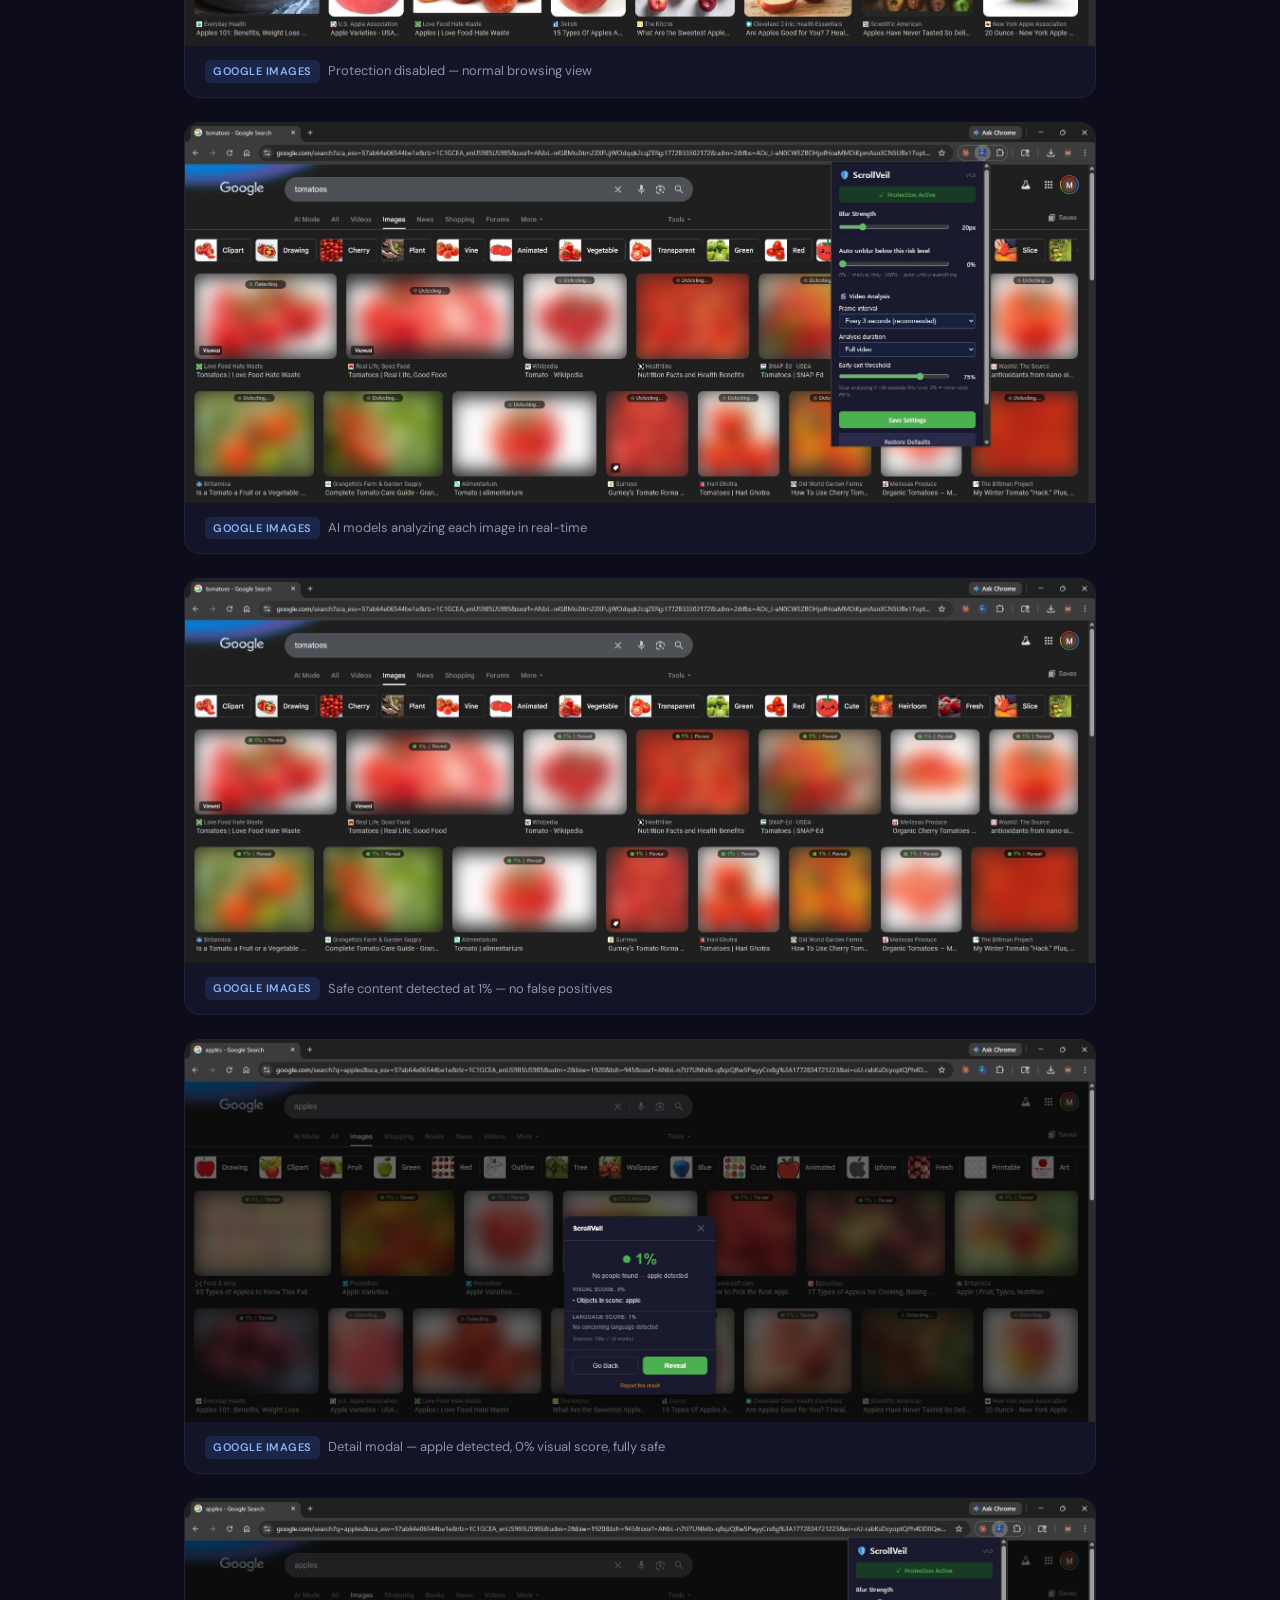
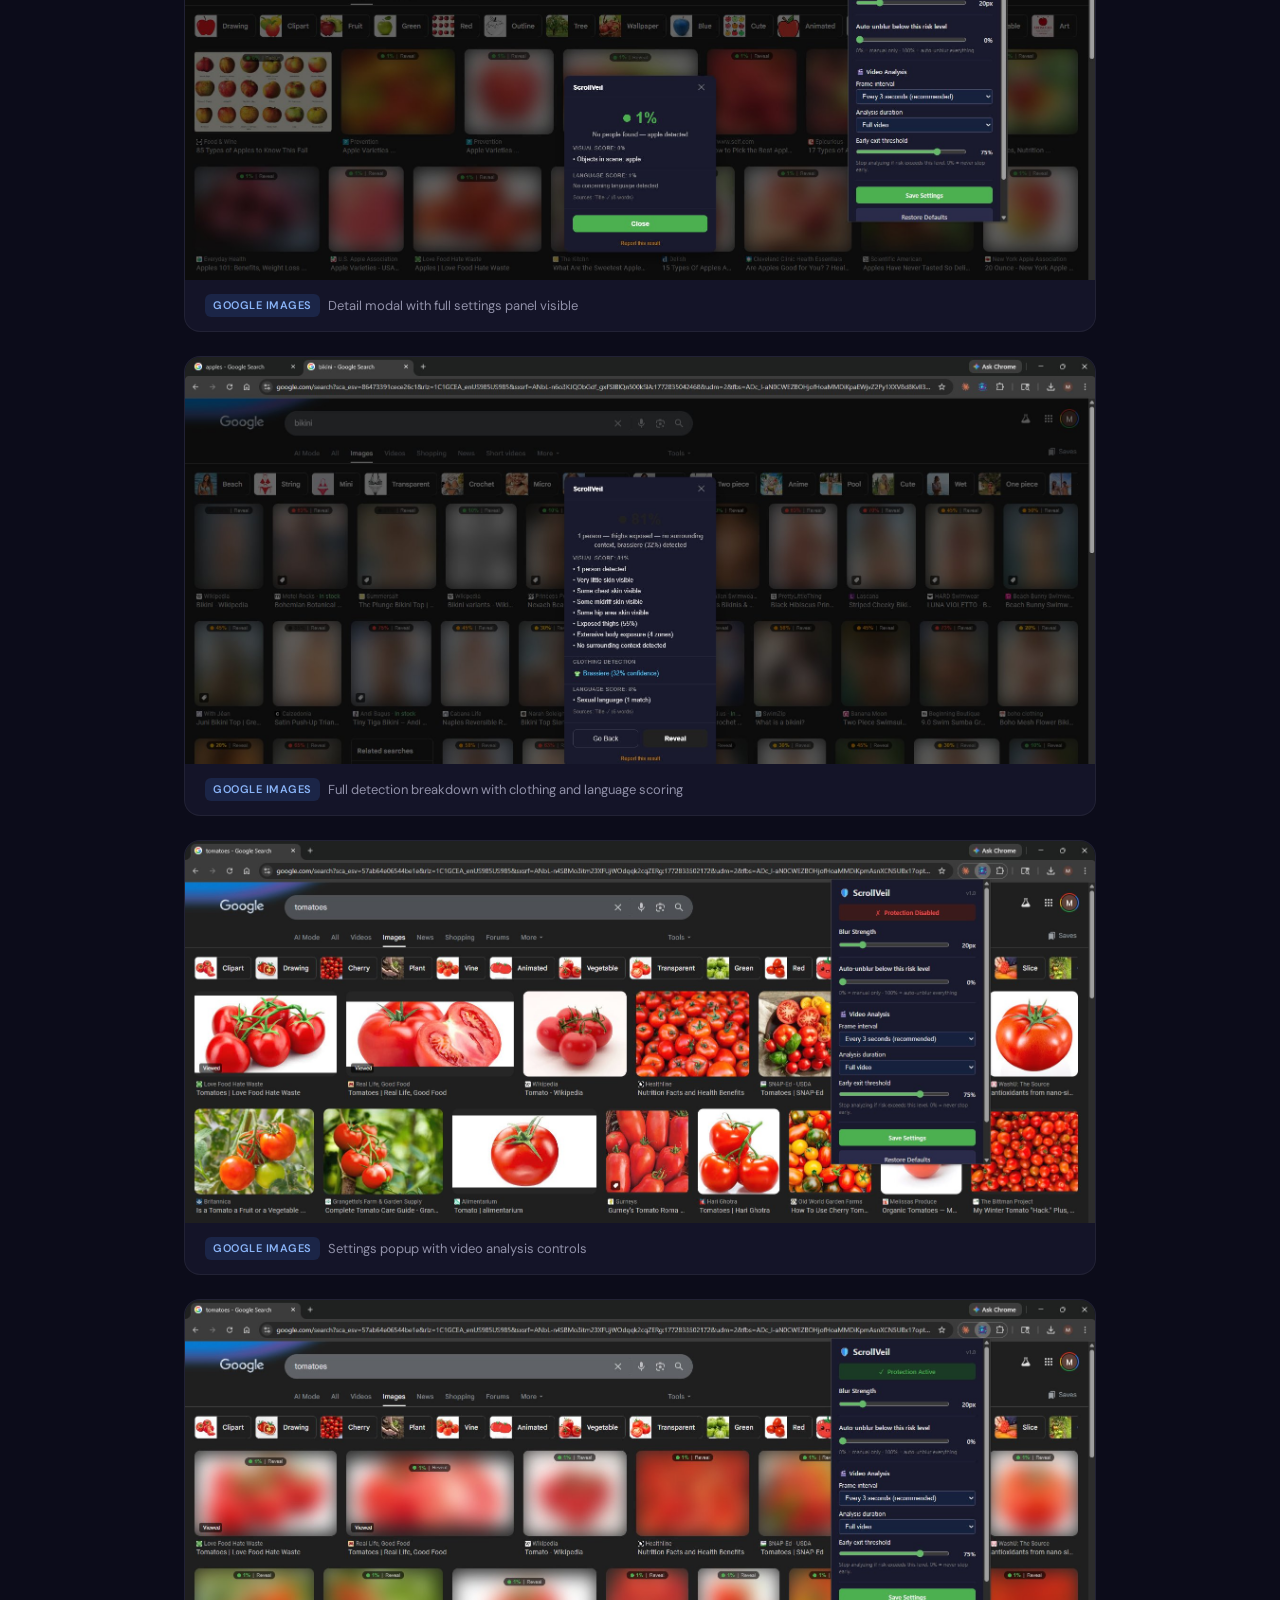
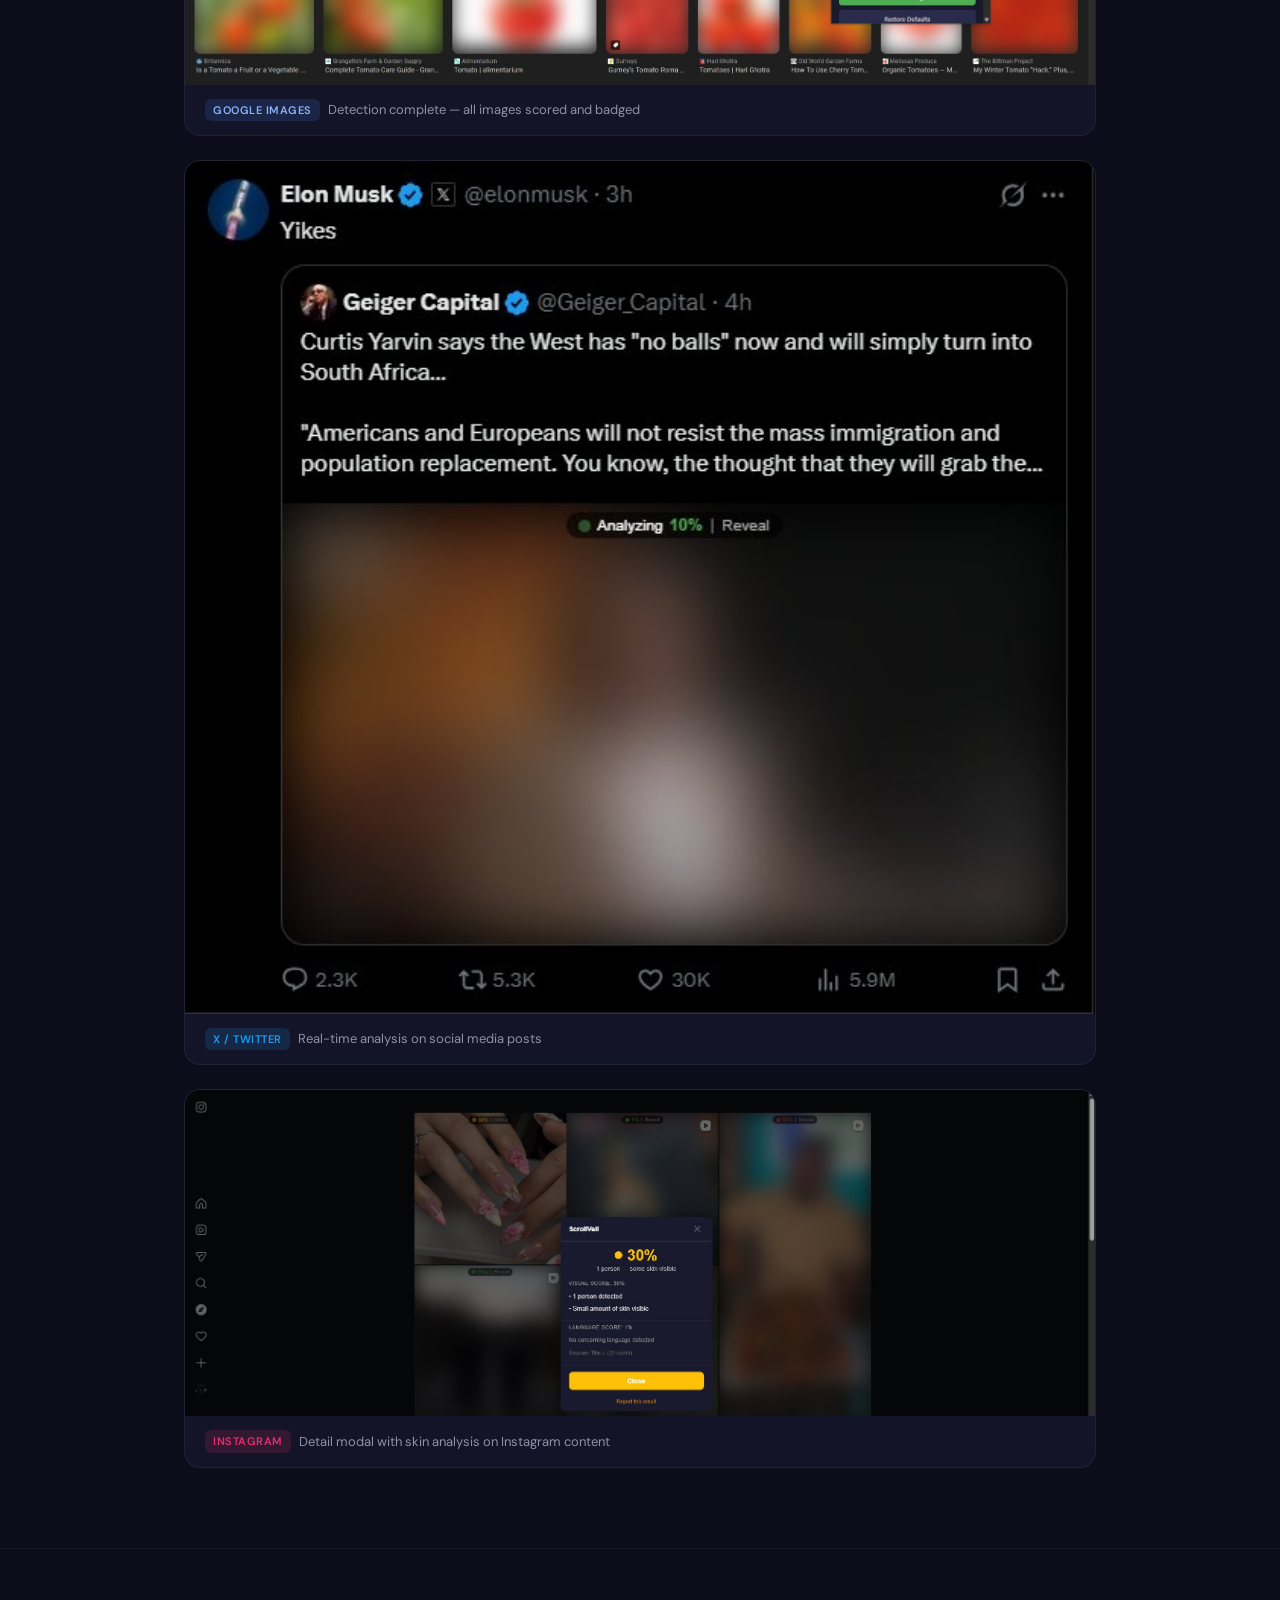
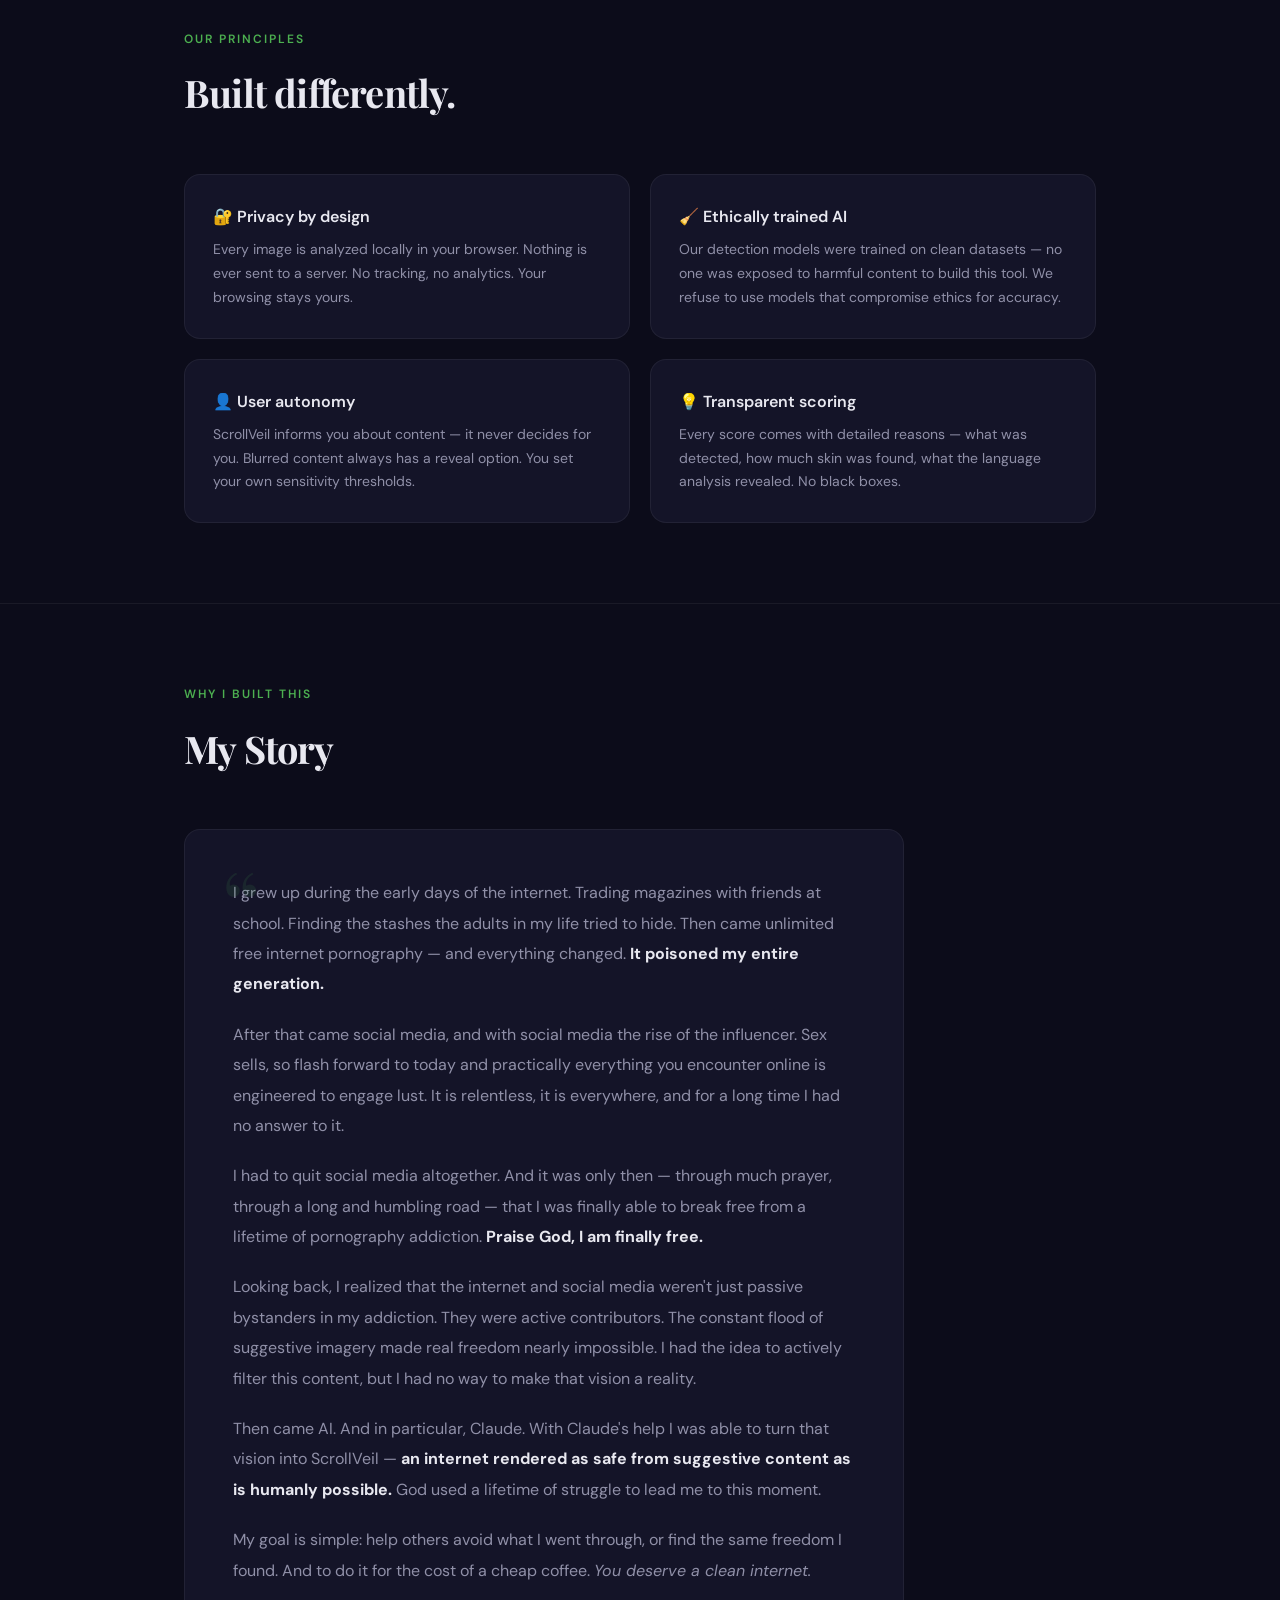
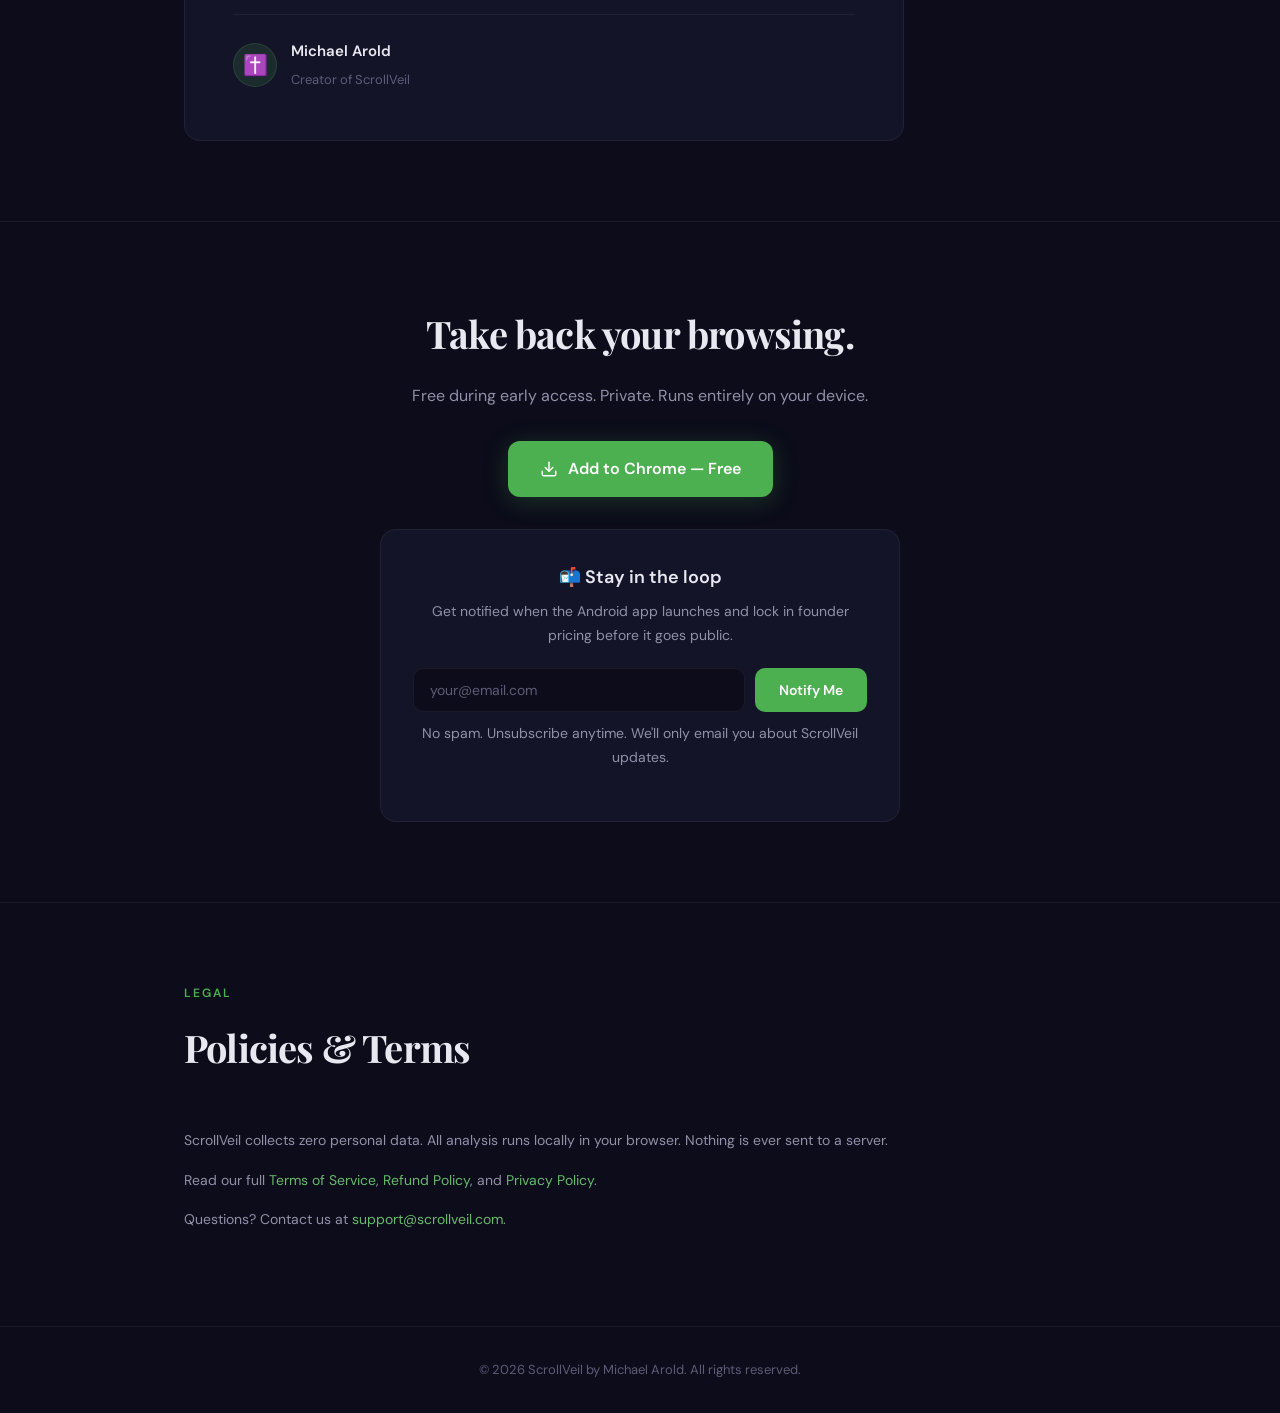
==== commit 3f43d126: "Website: stack nav logo centered above text" ====
--- a/index.html
+++ b/index.html
@@ -678,7 +678,7 @@
   <!-- Navigation -->
   <nav>
     <div class="container">
-      <a href="#" class="nav-brand" onclick="window.scrollTo({top:0,behavior:'smooth'});return false;"><img src="icons/icon32.png" alt="ScrollVeil" style="width:24px;height:24px;border-radius:6px;vertical-align:middle;margin-right:8px;position:relative;top:-1px;">Scroll<span>Veil</span></a>
+      <a href="#" class="nav-brand" onclick="window.scrollTo({top:0,behavior:'smooth'});return false;" style="display:flex;flex-direction:column;align-items:center;gap:4px;line-height:1;"><img src="icons/icon32.png" alt="ScrollVeil" style="width:24px;height:24px;border-radius:6px;"><span>Scroll<span>Veil</span></span></a>
       <div class="nav-links">
         <a href="#features">Features</a>
         <a href="#roadmap">Roadmap</a>
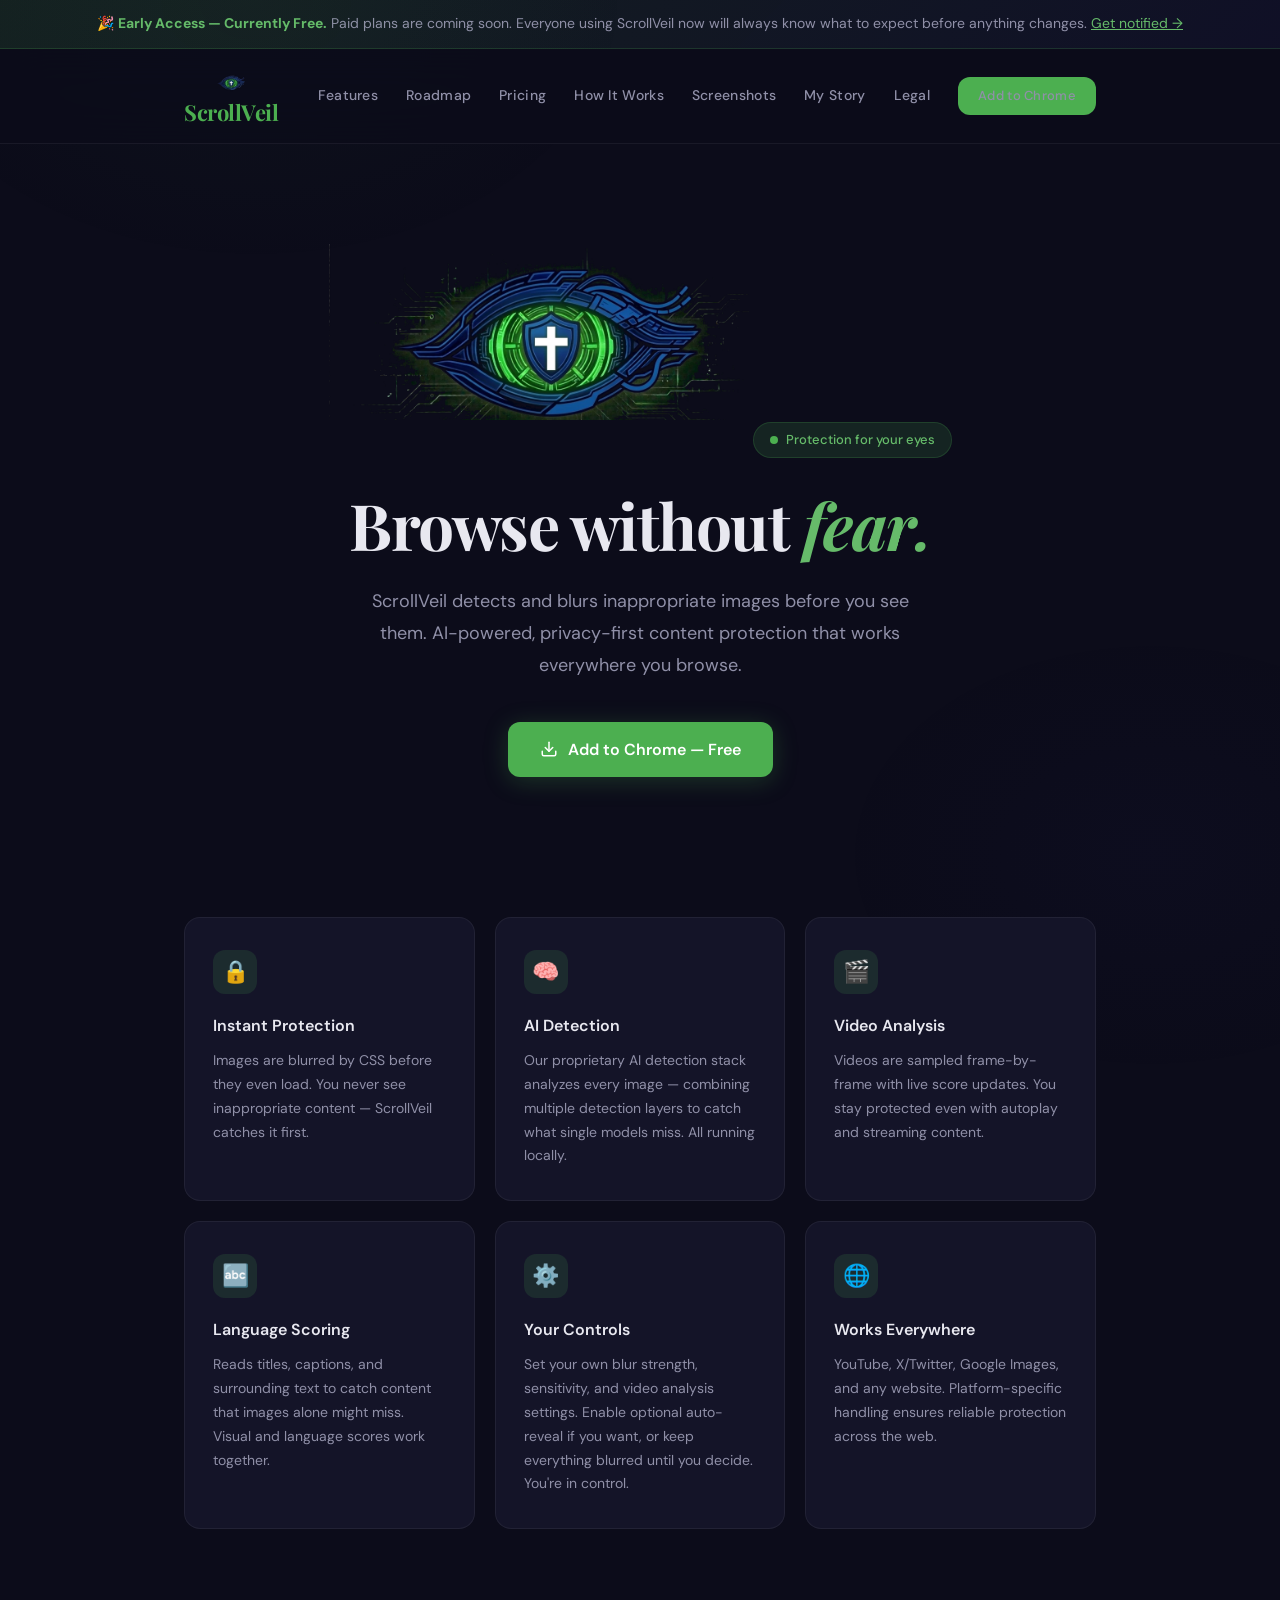
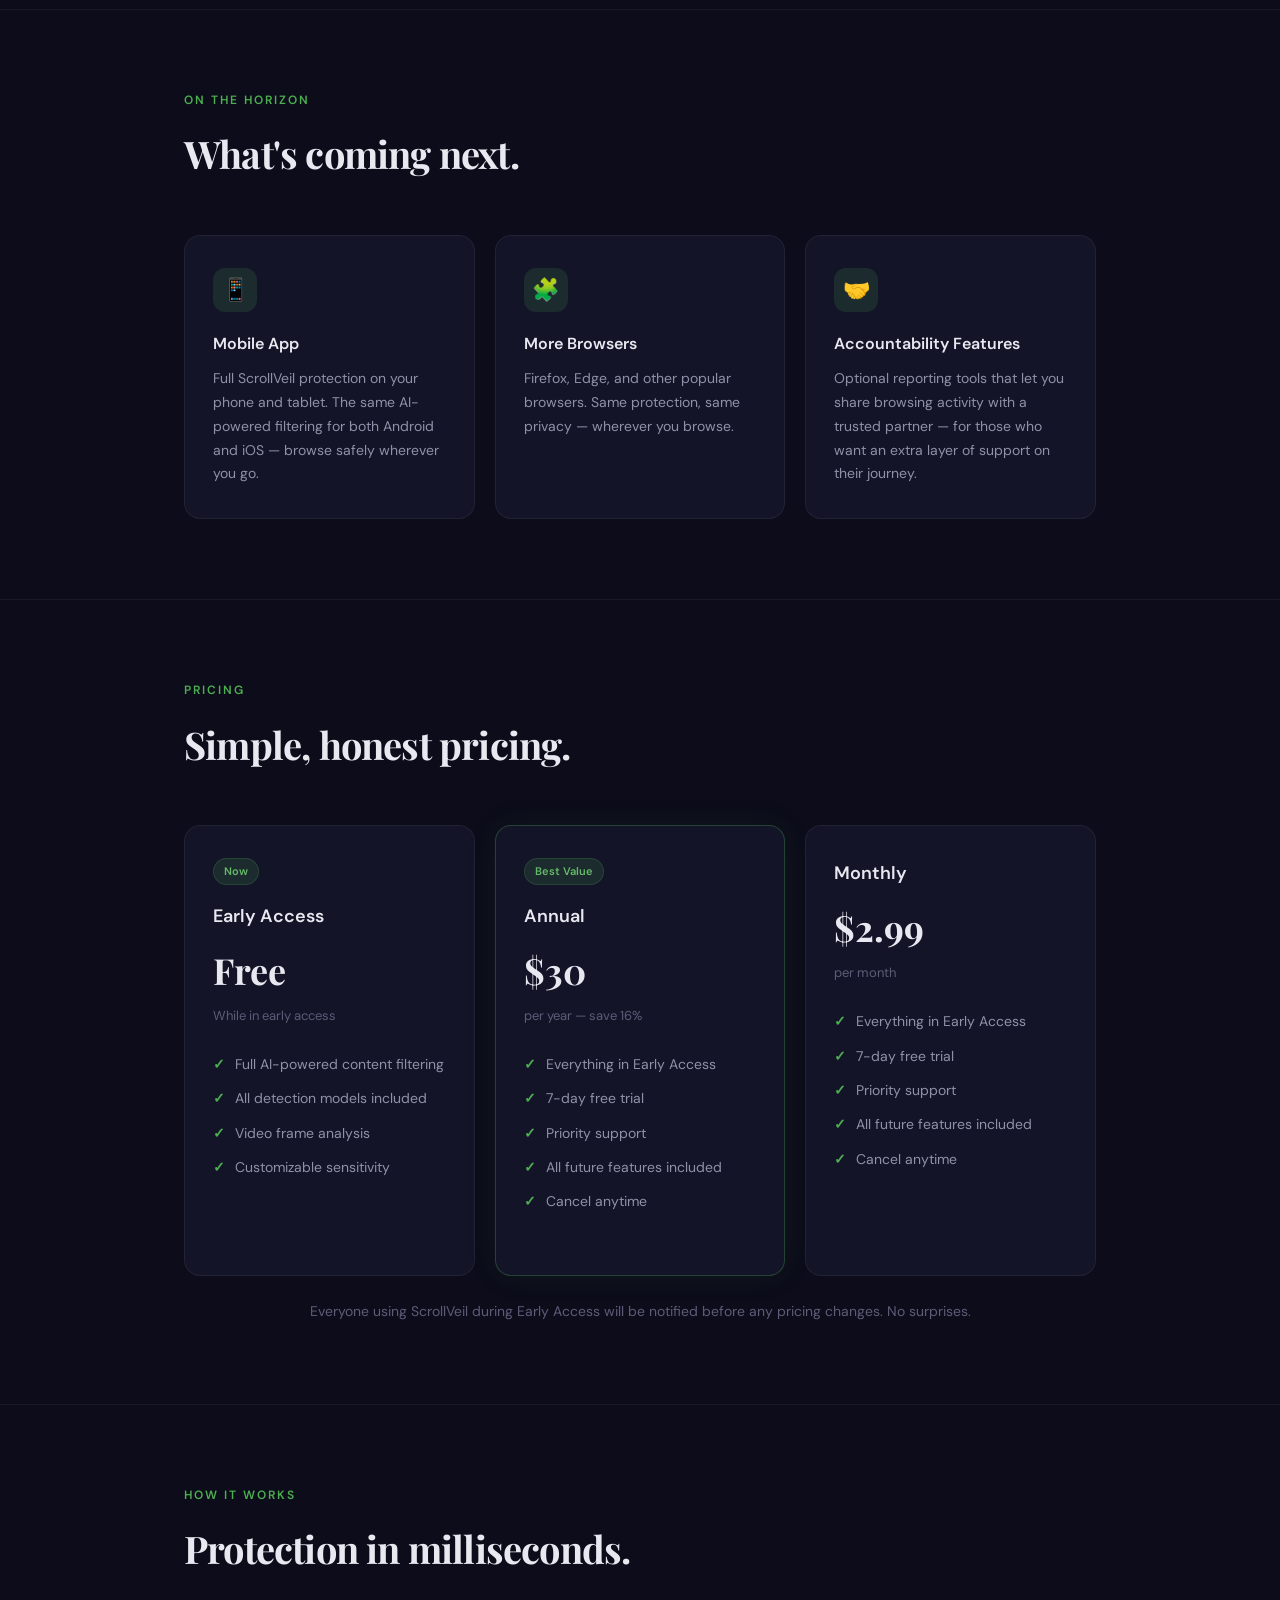
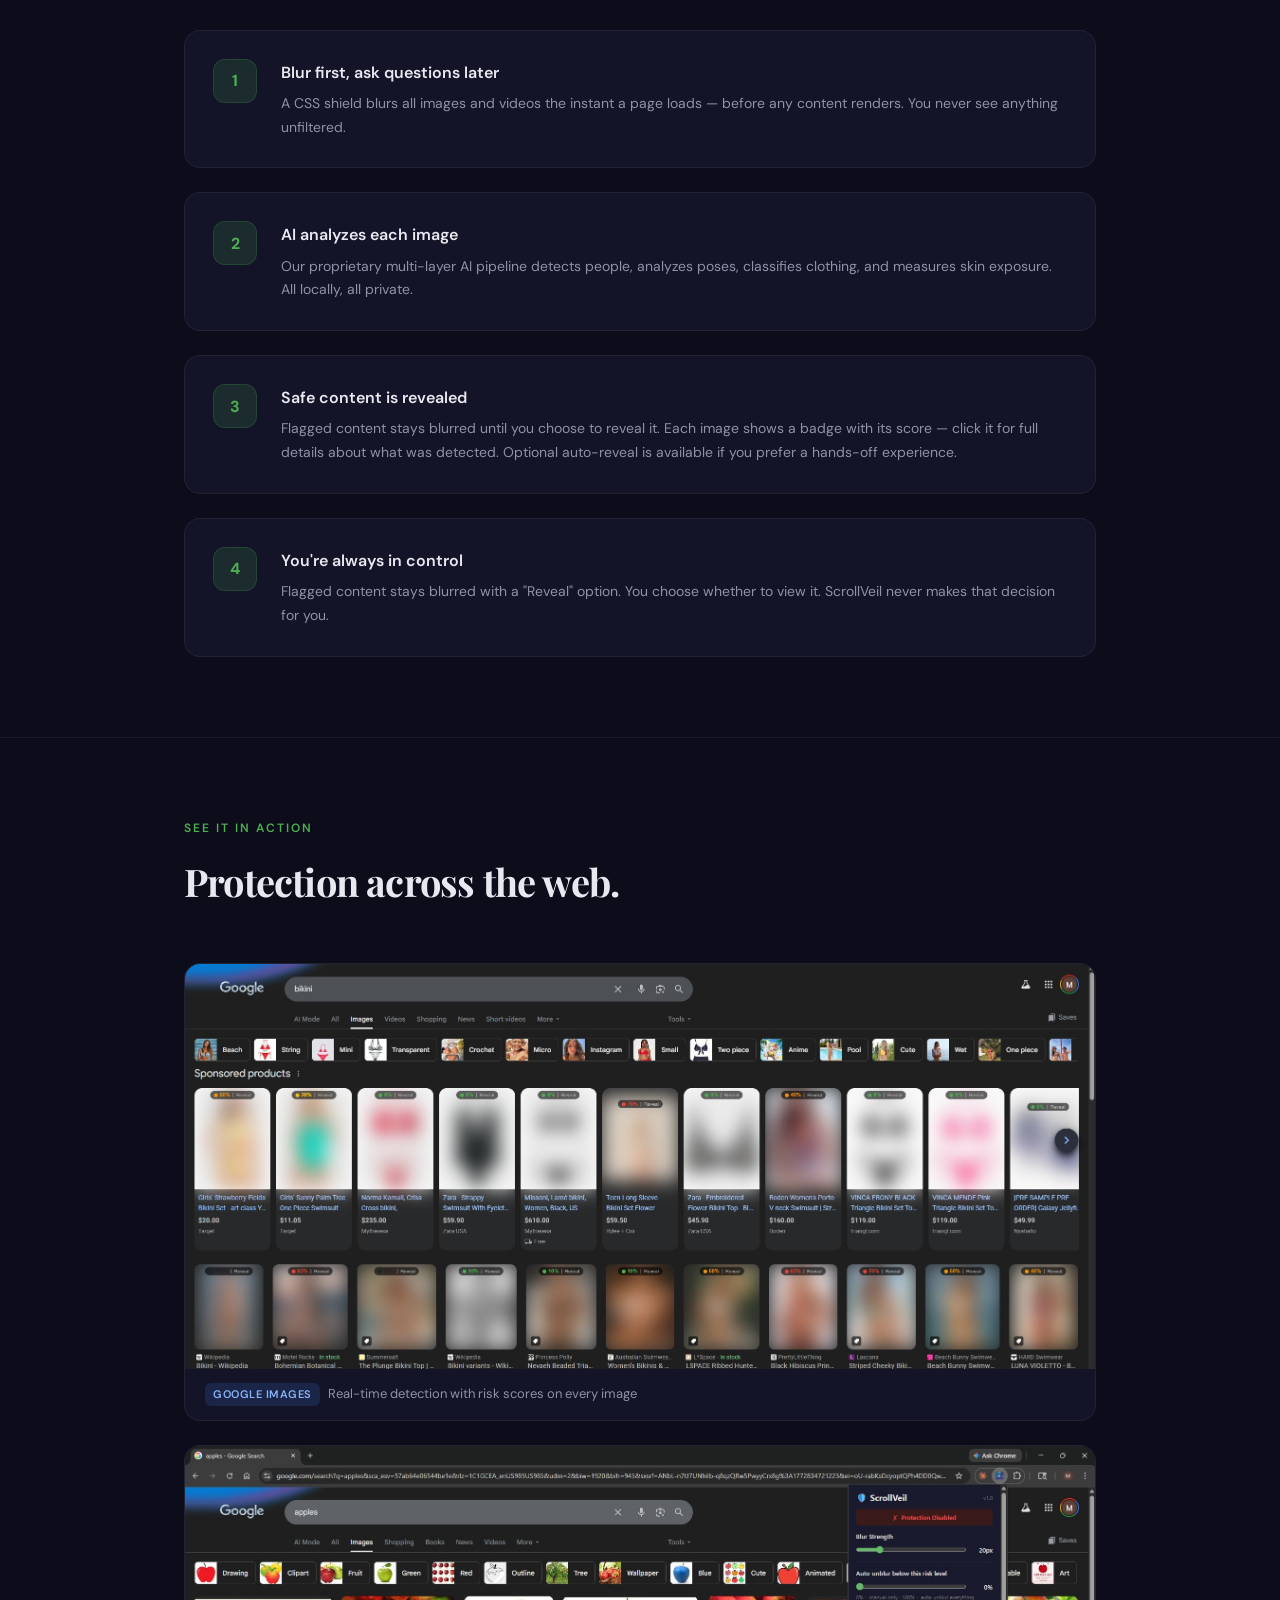
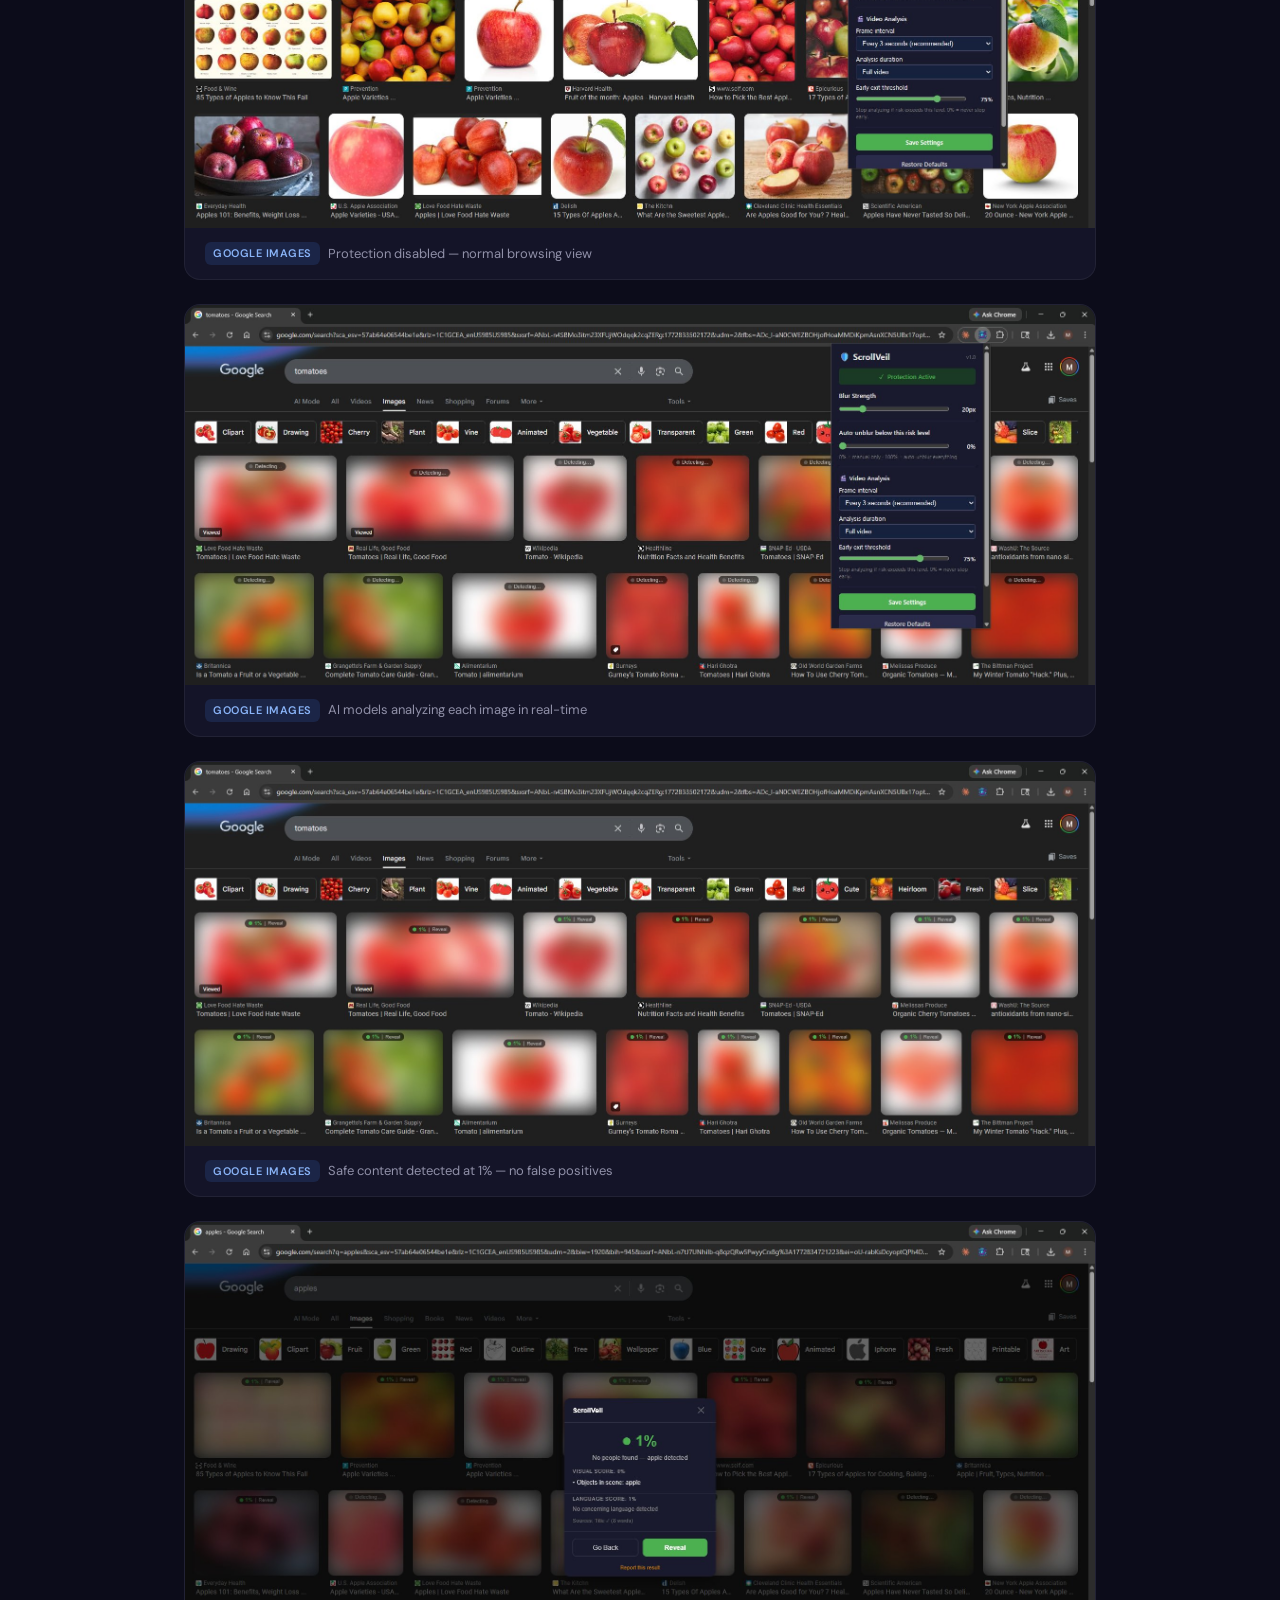
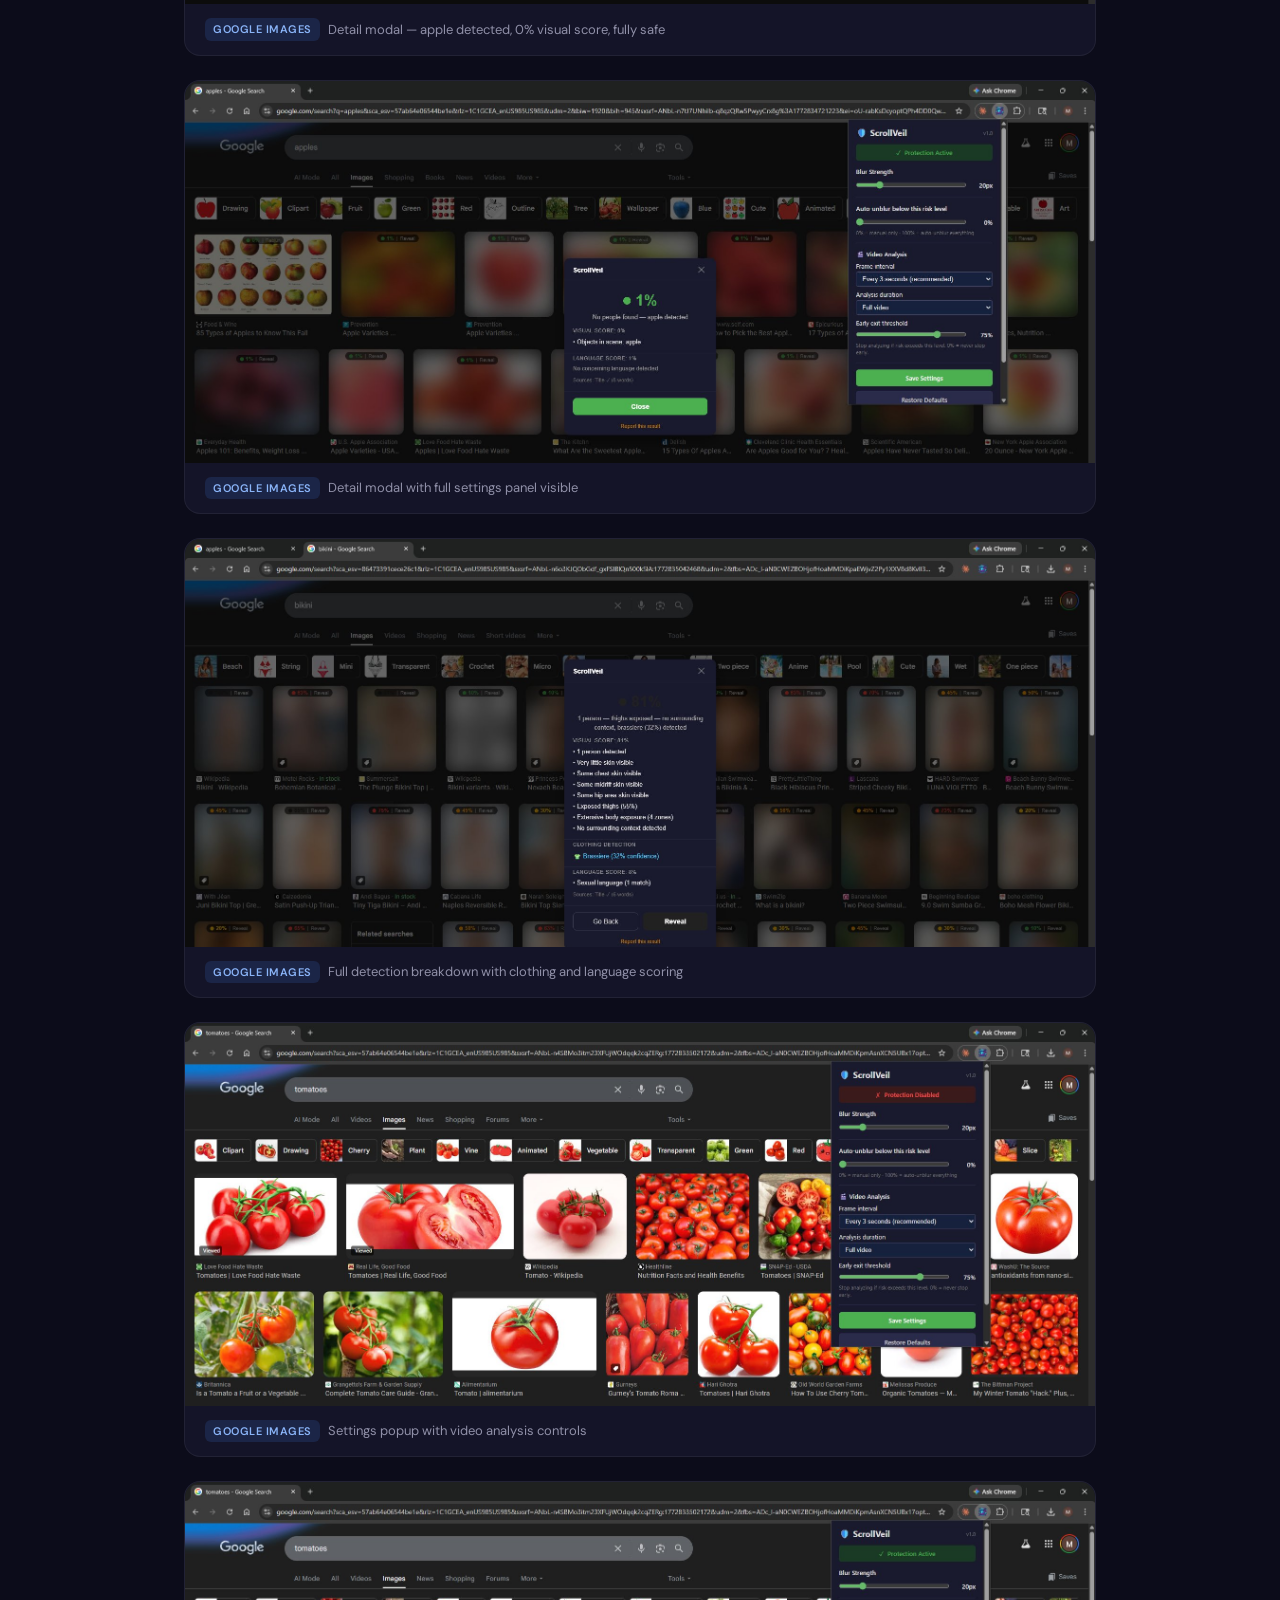
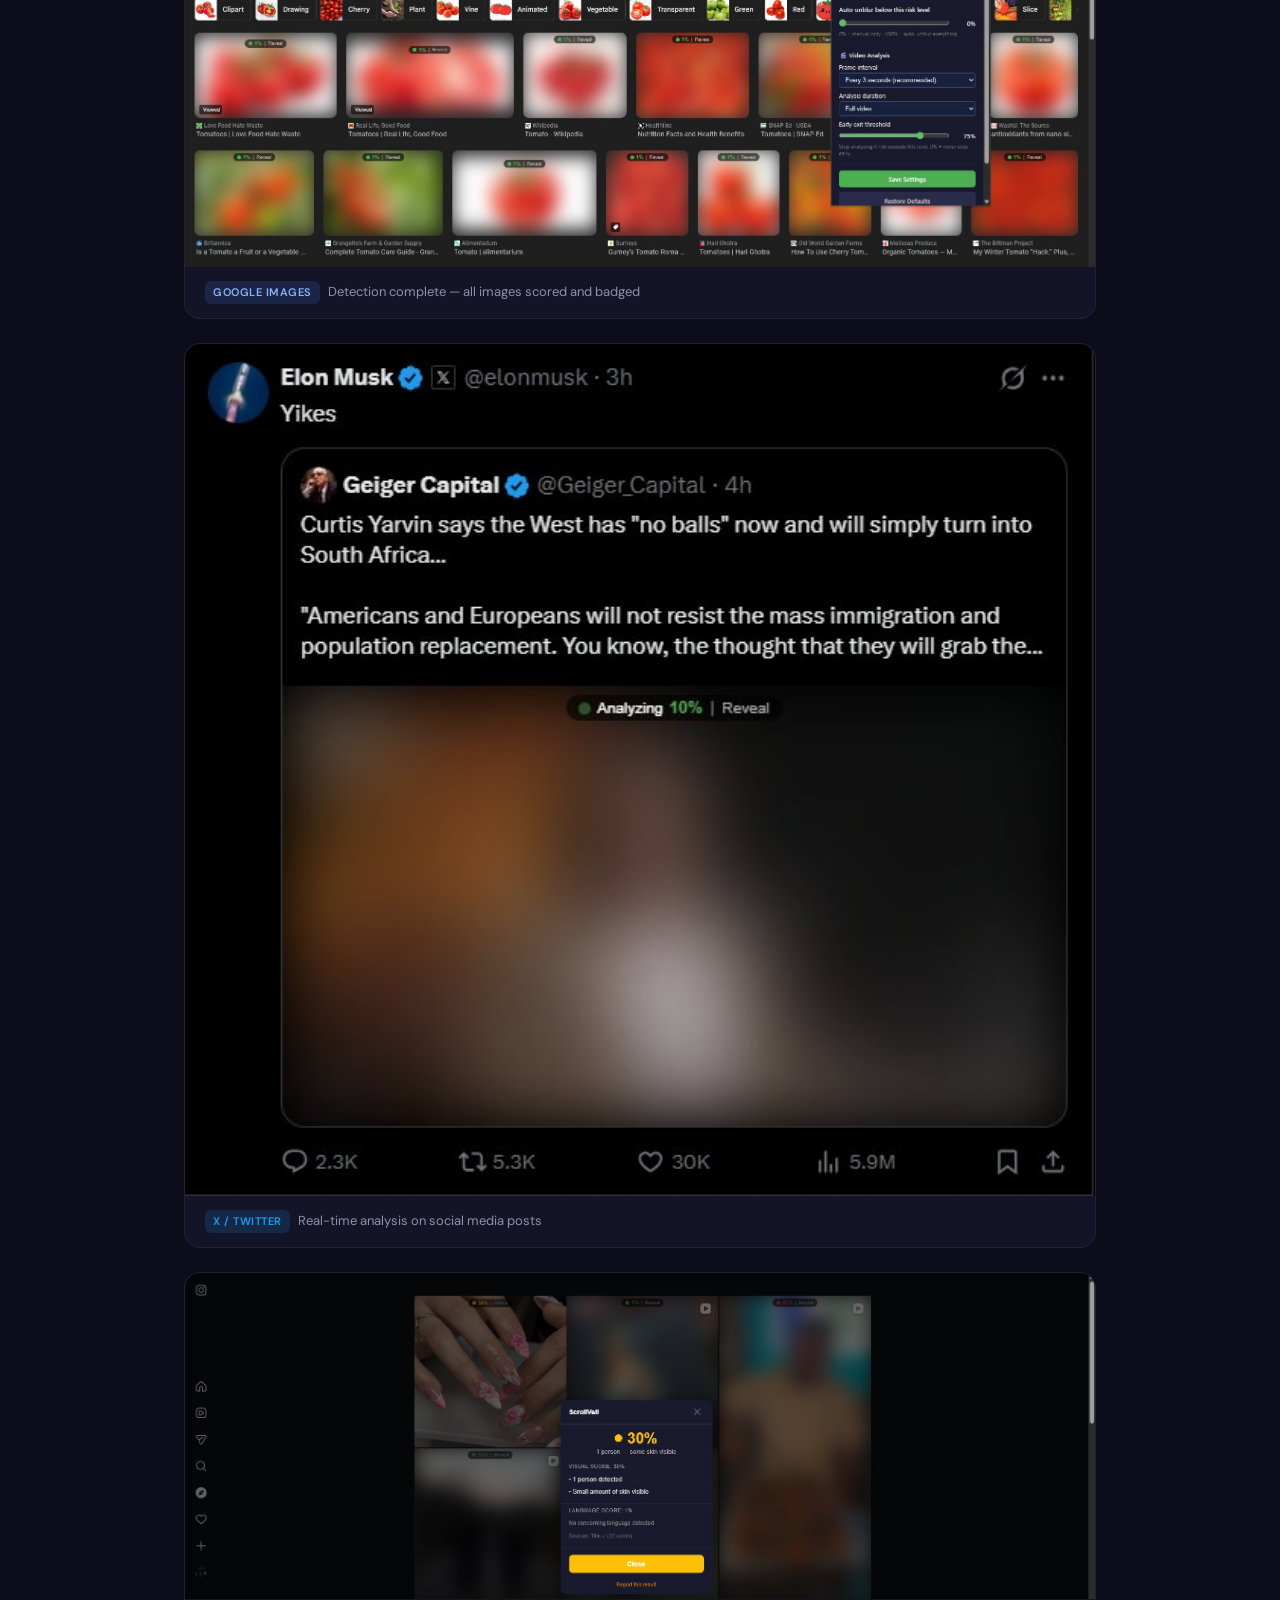
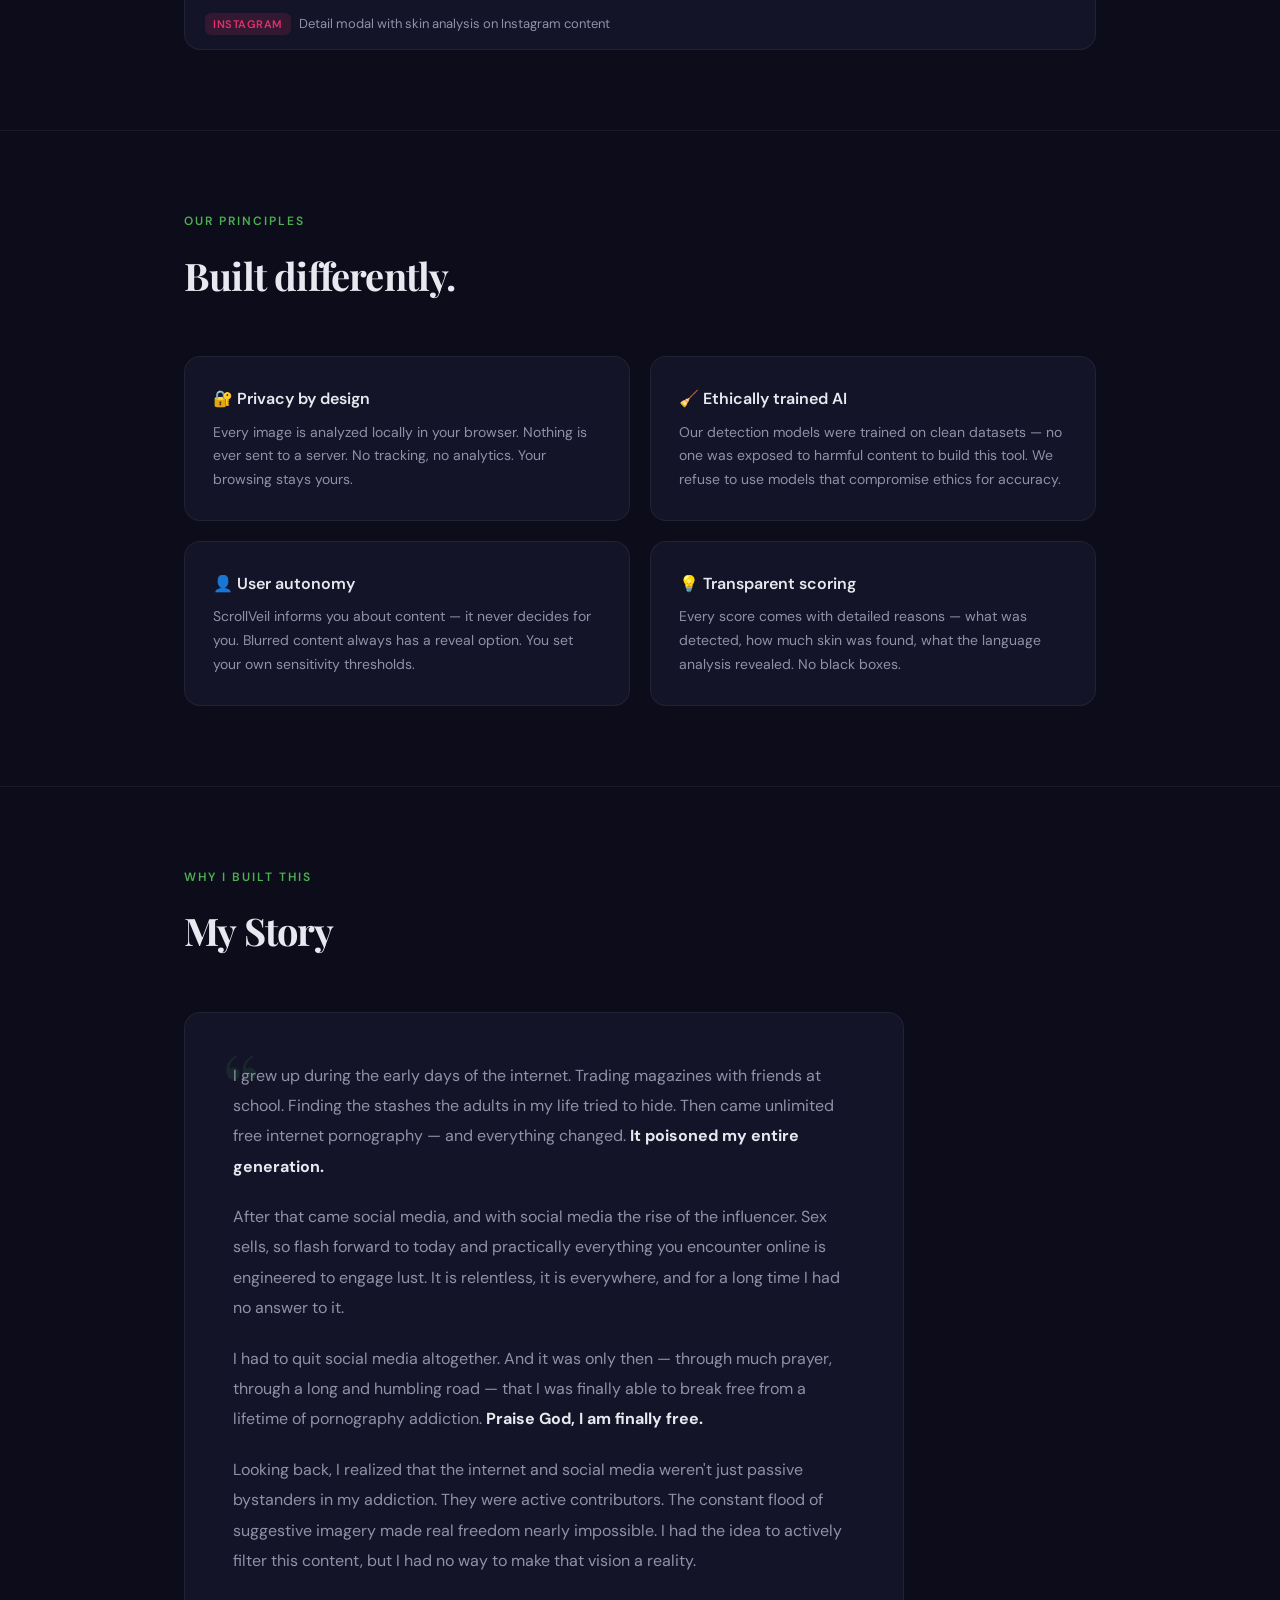
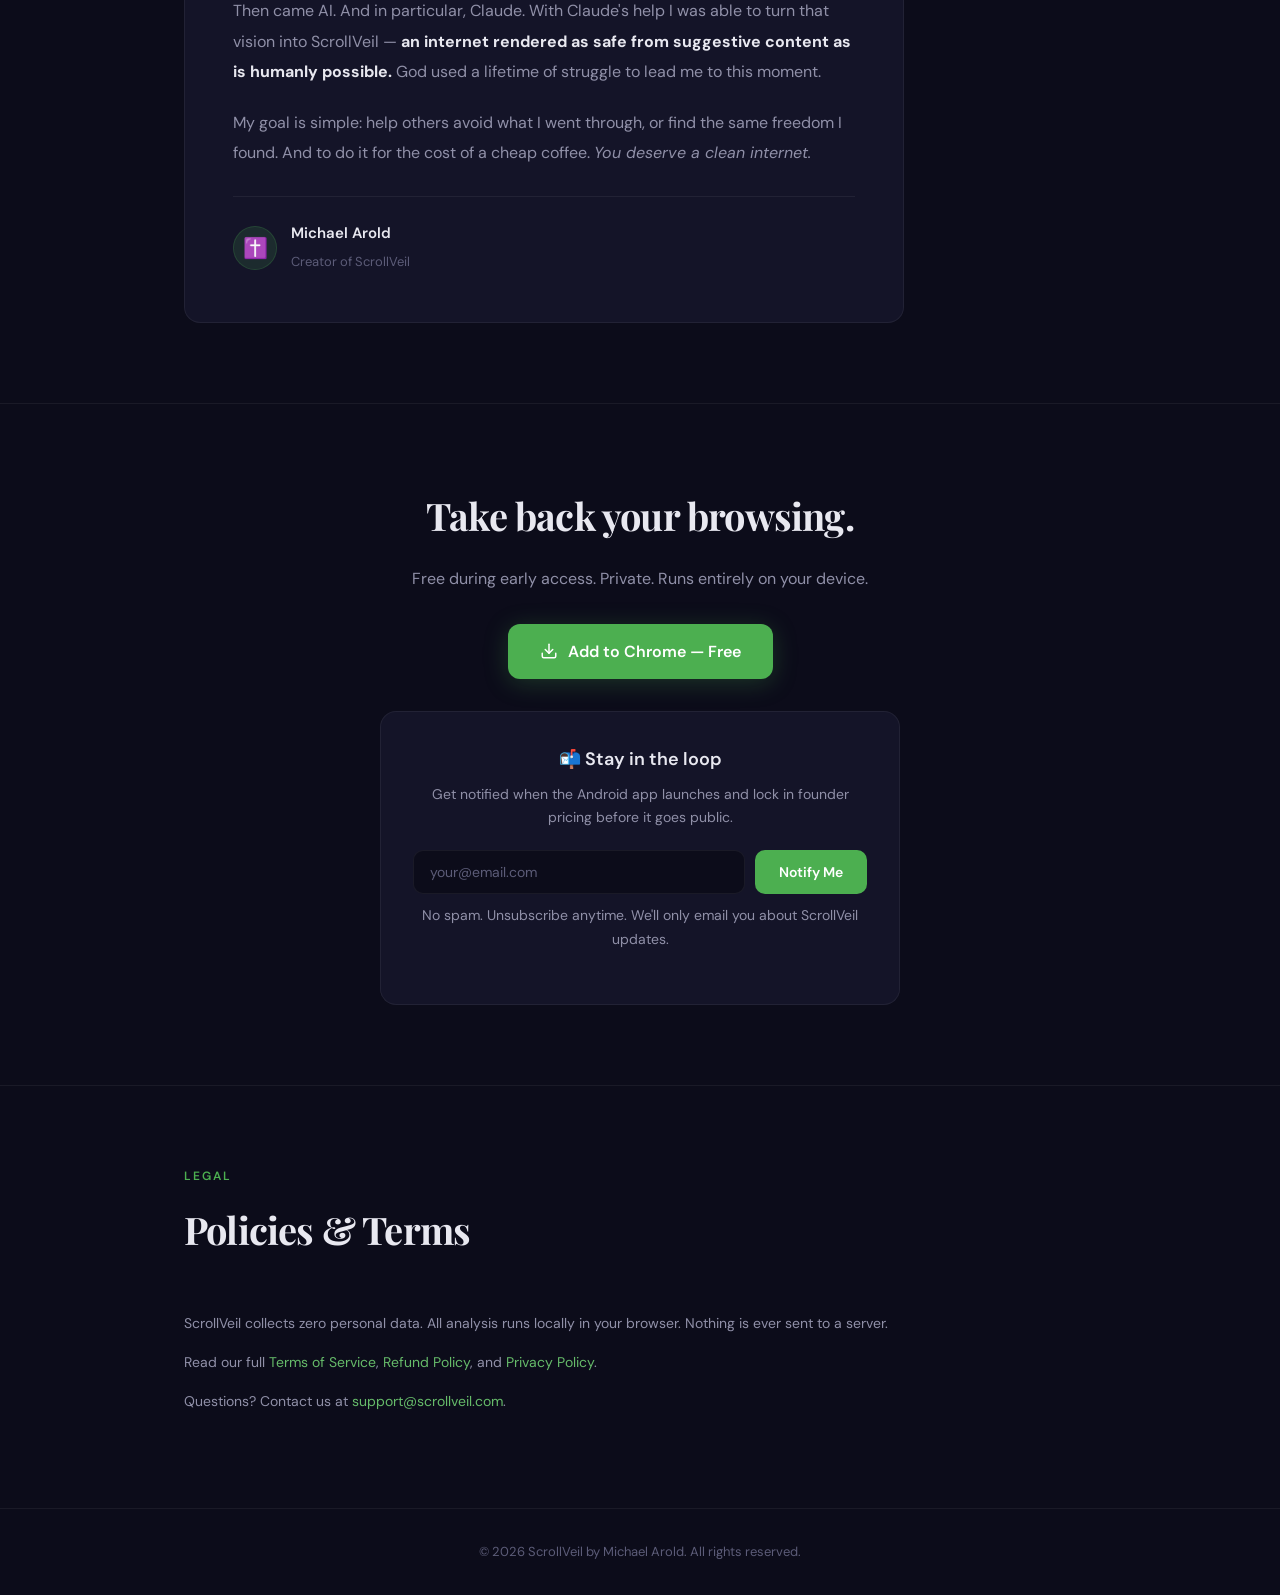
==== commit 53ecbca8: "New icons/logos: transparent eye for extension+website, black bg for Android+stores" ====
--- a/index.html
+++ b/index.html
@@ -4,9 +4,10 @@
   <meta charset="UTF-8">
   <meta name="viewport" content="width=device-width, initial-scale=1.0">
   <title>ScrollVeil — Browse Without Fear</title>
-  <link rel="icon" type="image/png" sizes="32x32" href="icons/icon32.png">
-  <link rel="icon" type="image/png" sizes="16x16" href="icons/icon16.png">
-  <link rel="apple-touch-icon" sizes="128x128" href="icons/icon128.png">
+  <link rel="icon" href="favicon.ico" sizes="any">
+  <link rel="icon" type="image/png" sizes="32x32" href="favicon-32.png">
+  <link rel="icon" type="image/png" sizes="16x16" href="favicon-16.png">
+  <link rel="apple-touch-icon" sizes="180x180" href="apple-touch-180.png">
   <meta name="description" content="ScrollVeil is a browser extension that detects and blurs inappropriate images before you see them. Privacy-first, AI-powered content protection.">
   <link rel="preconnect" href="https://fonts.googleapis.com">
   <link href="https://fonts.googleapis.com/css2?family=DM+Sans:ital,opsz,wght@0,9..40,300;0,9..40,400;0,9..40,500;0,9..40,600;0,9..40,700&family=Playfair+Display:wght@600;700&display=swap" rel="stylesheet">
@@ -678,7 +679,7 @@
   <!-- Navigation -->
   <nav>
     <div class="container">
-      <a href="#" class="nav-brand" onclick="window.scrollTo({top:0,behavior:'smooth'});return false;" style="display:flex;flex-direction:column;align-items:center;gap:4px;line-height:1;"><img src="icons/icon32.png" alt="ScrollVeil" style="width:24px;height:24px;border-radius:6px;"><span>Scroll<span>Veil</span></span></a>
+      <a href="#" class="nav-brand" onclick="window.scrollTo({top:0,behavior:'smooth'});return false;" style="display:flex;flex-direction:column;align-items:center;gap:4px;line-height:1;"><img src="nav-logo-48.png" alt="ScrollVeil" style="width:28px;height:28px;"><span>Scroll<span>Veil</span></span></a>
       <div class="nav-links">
         <a href="#features">Features</a>
         <a href="#roadmap">Roadmap</a>
@@ -695,6 +696,7 @@
   <!-- Hero -->
   <section class="hero">
     <div class="container">
+      <img src="hero-wide-1024.png" alt="ScrollVeil" style="max-width:420px;width:80%;margin-bottom:24px;">
       <div class="hero-badge">Protection for your eyes</div>
       <h1>Browse without <em>fear.</em></h1>
       <p>ScrollVeil detects and blurs inappropriate images before you see them. AI-powered, privacy-first content protection that works everywhere you browse.</p>
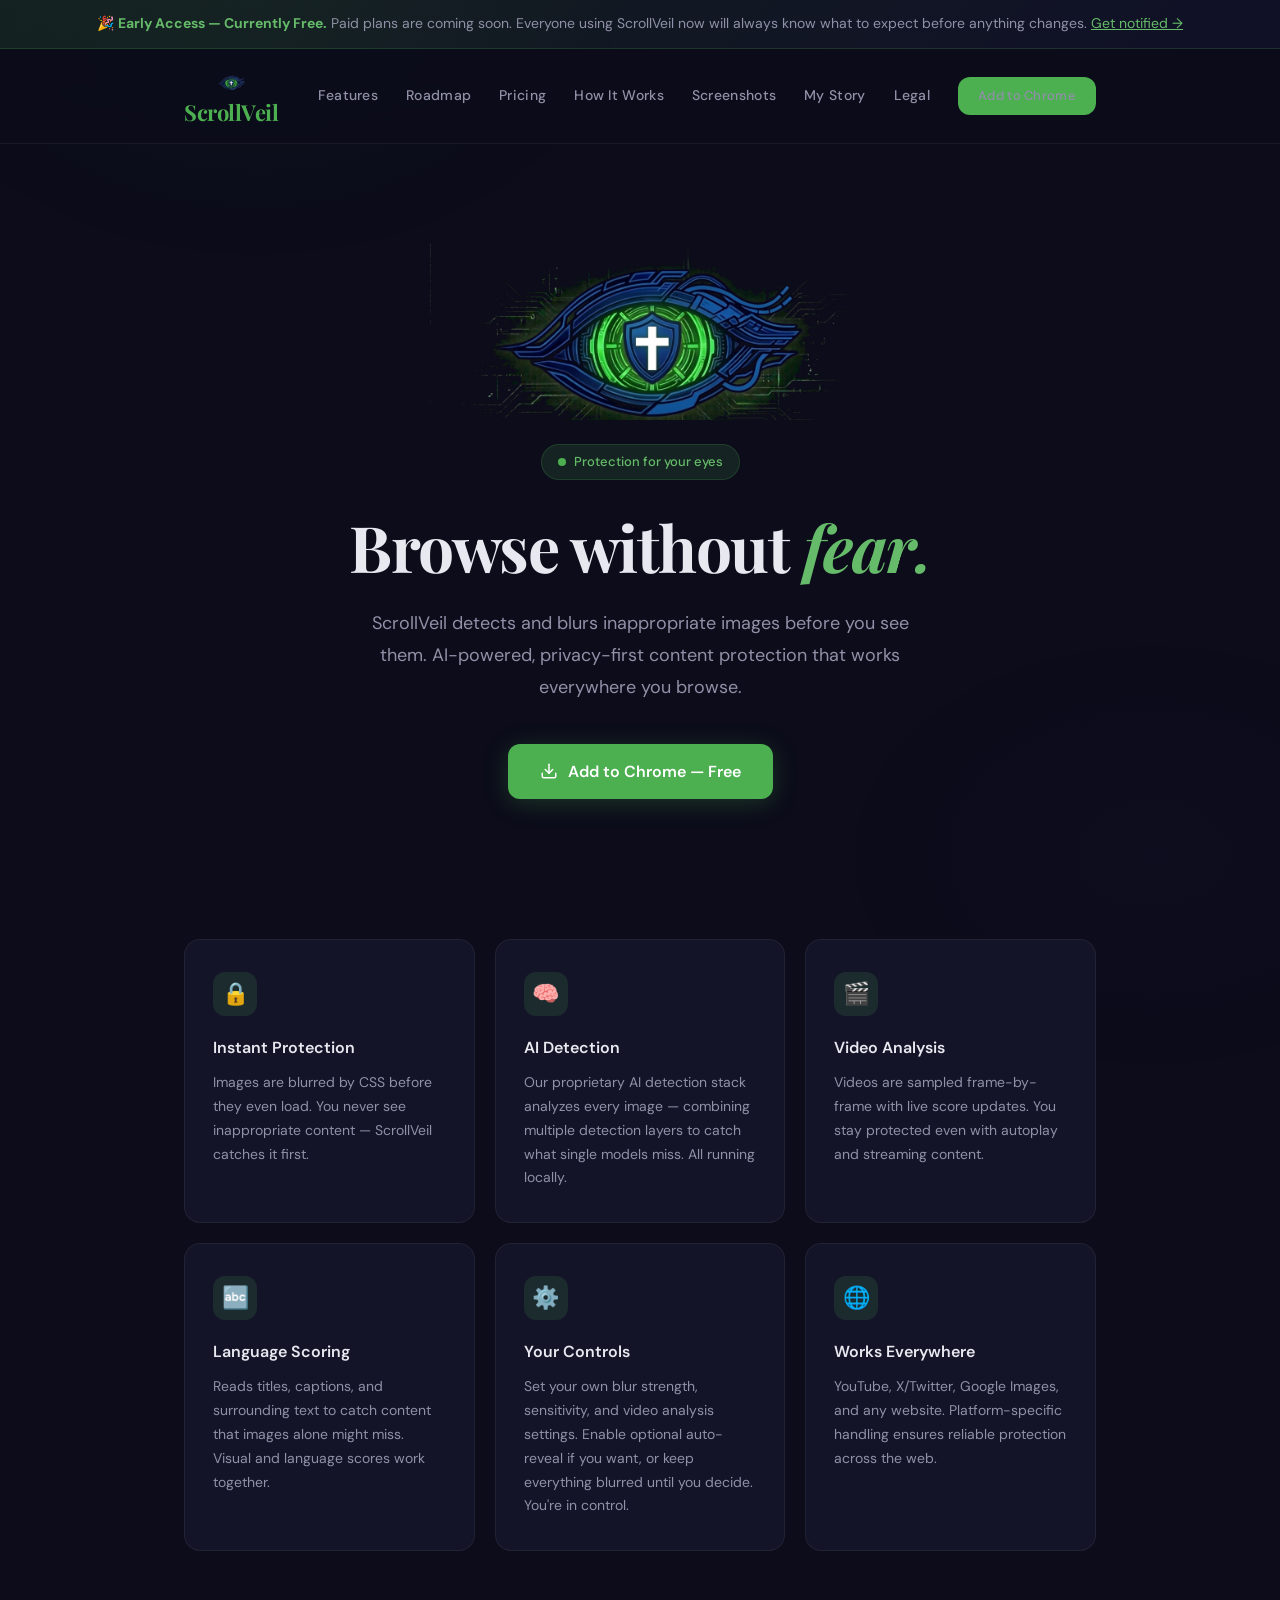
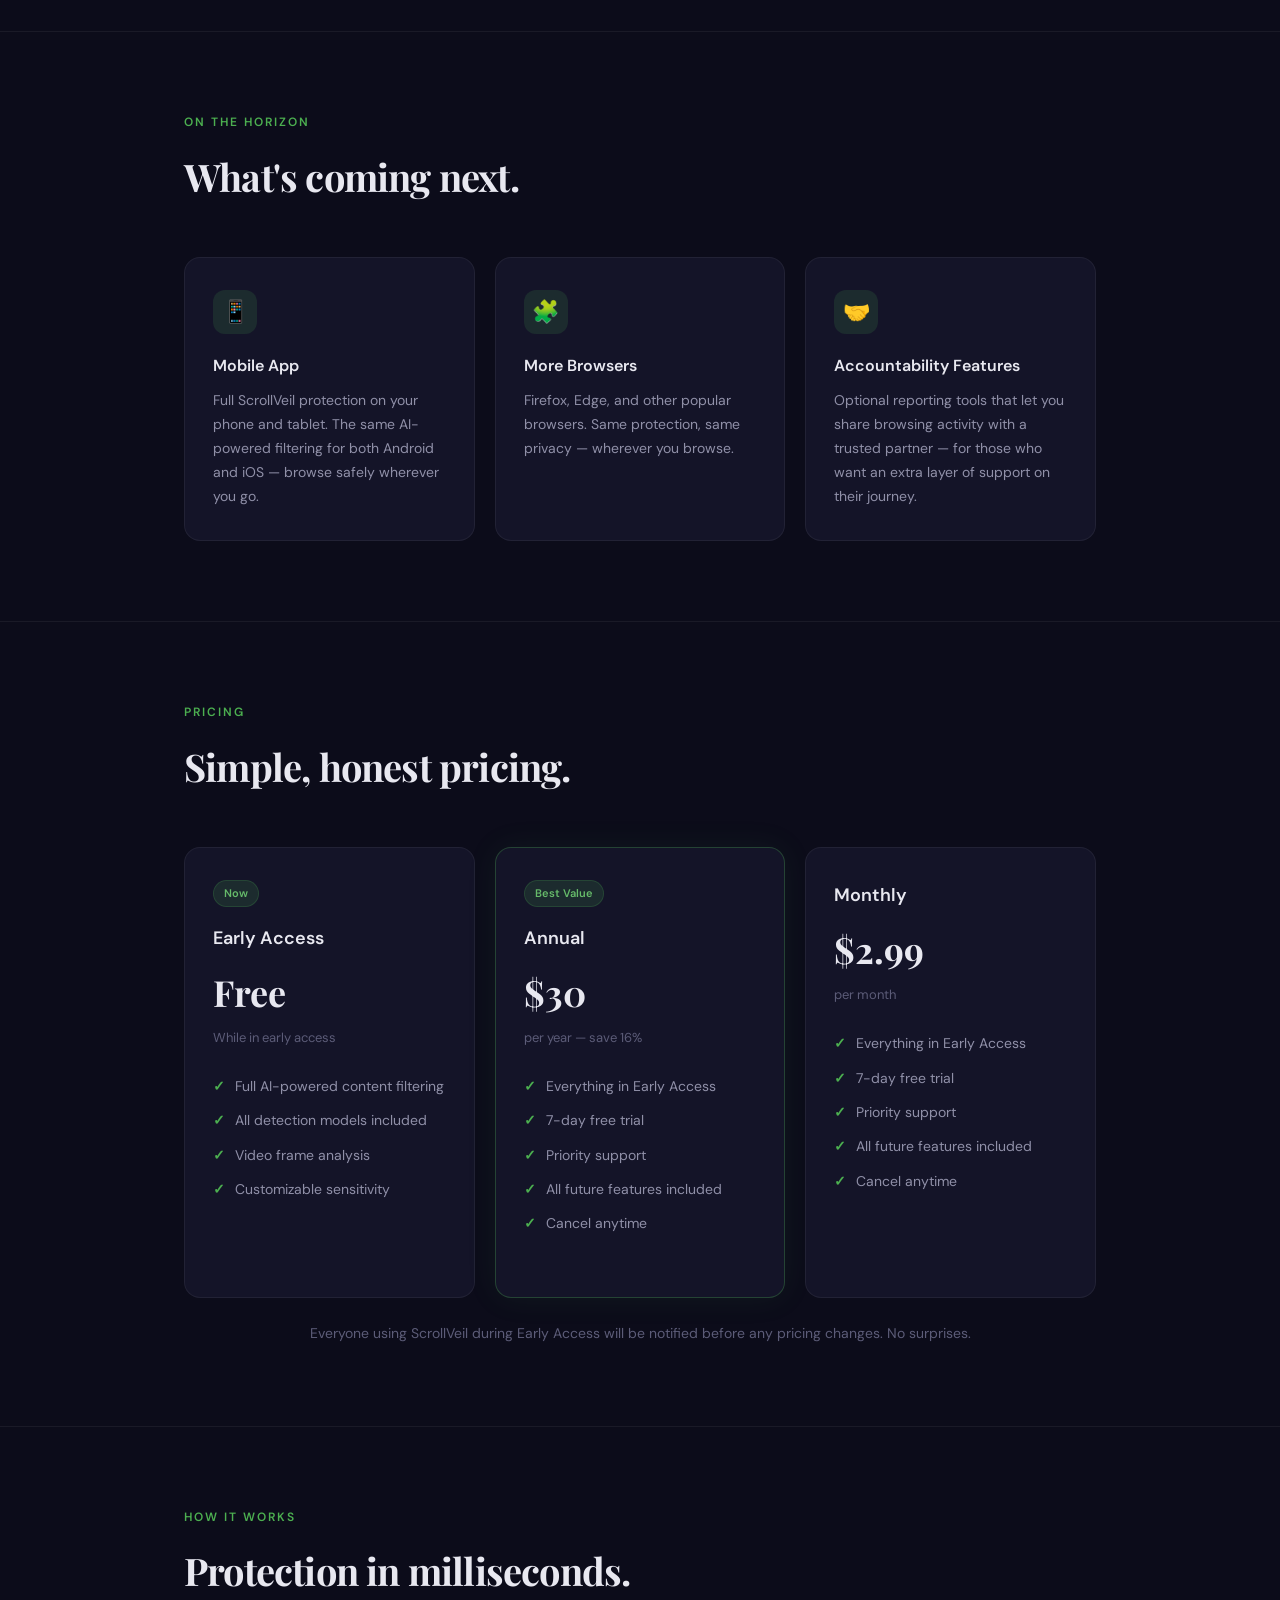
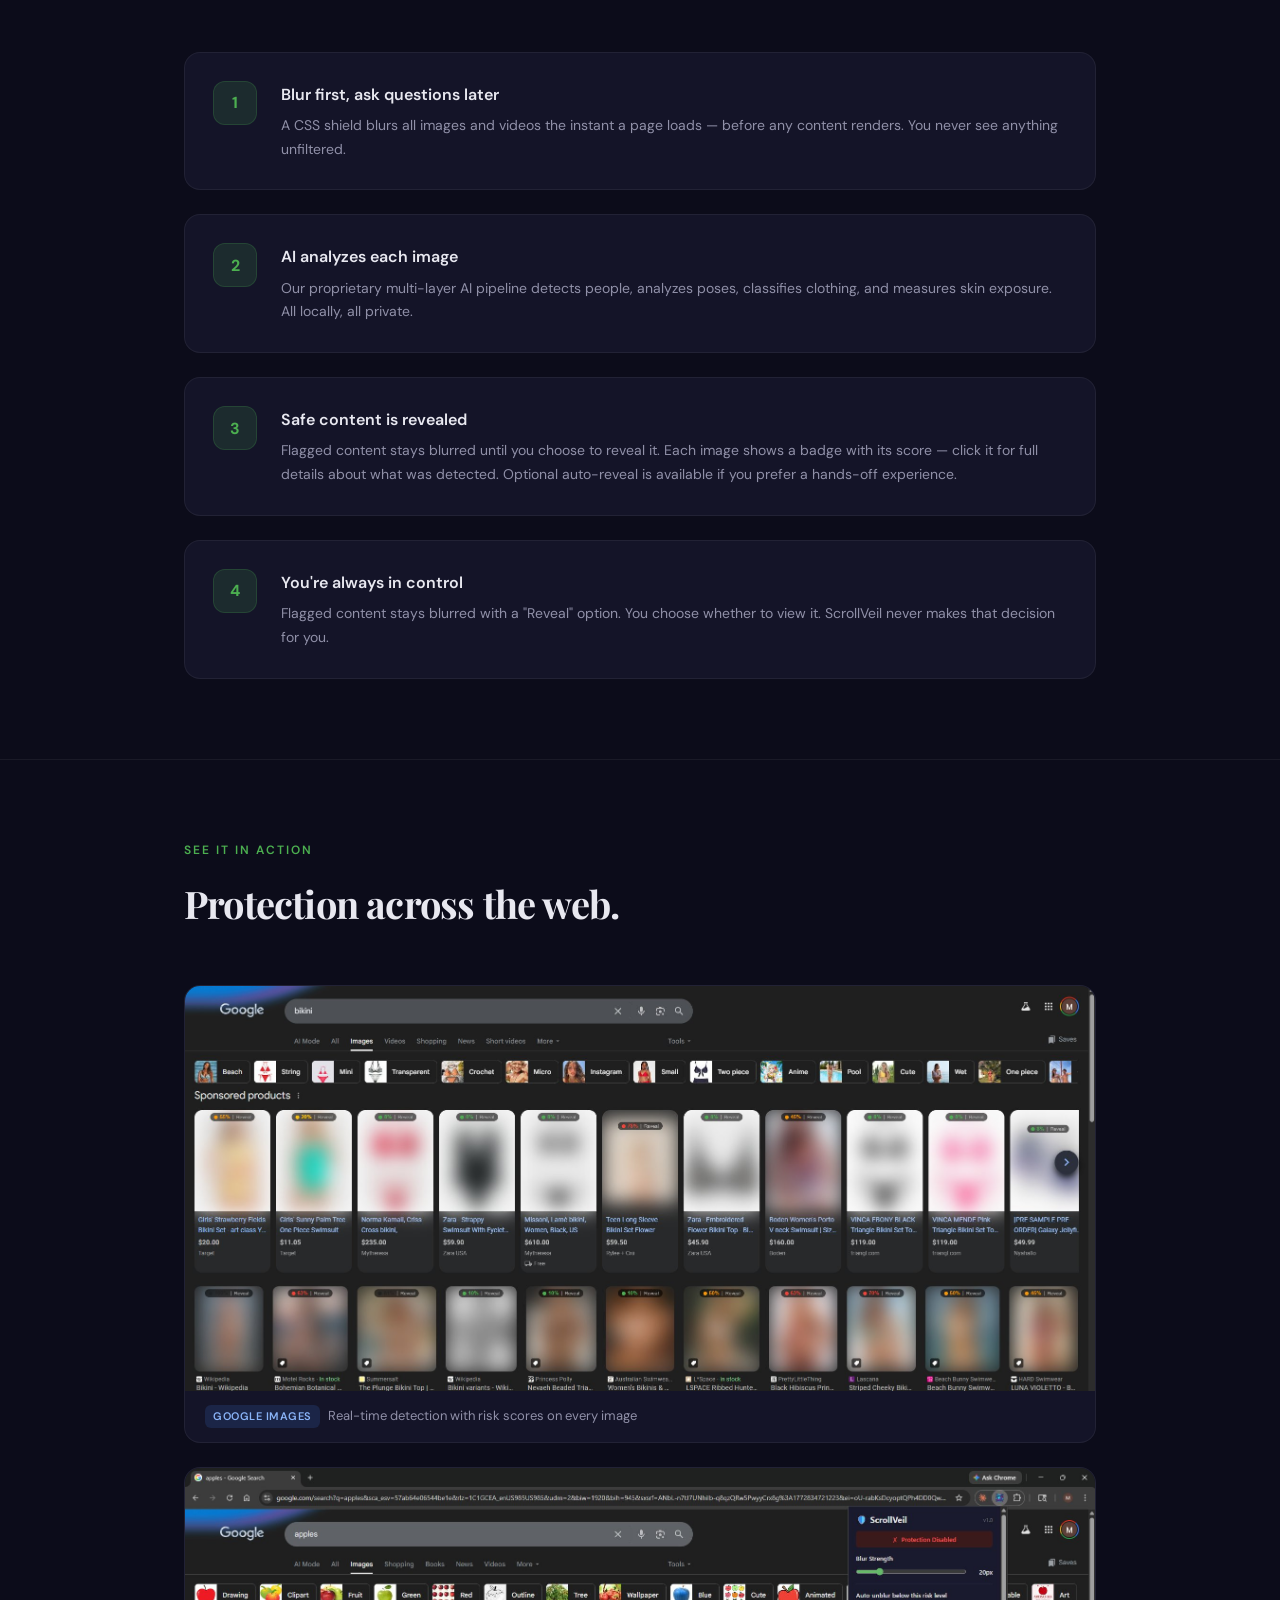
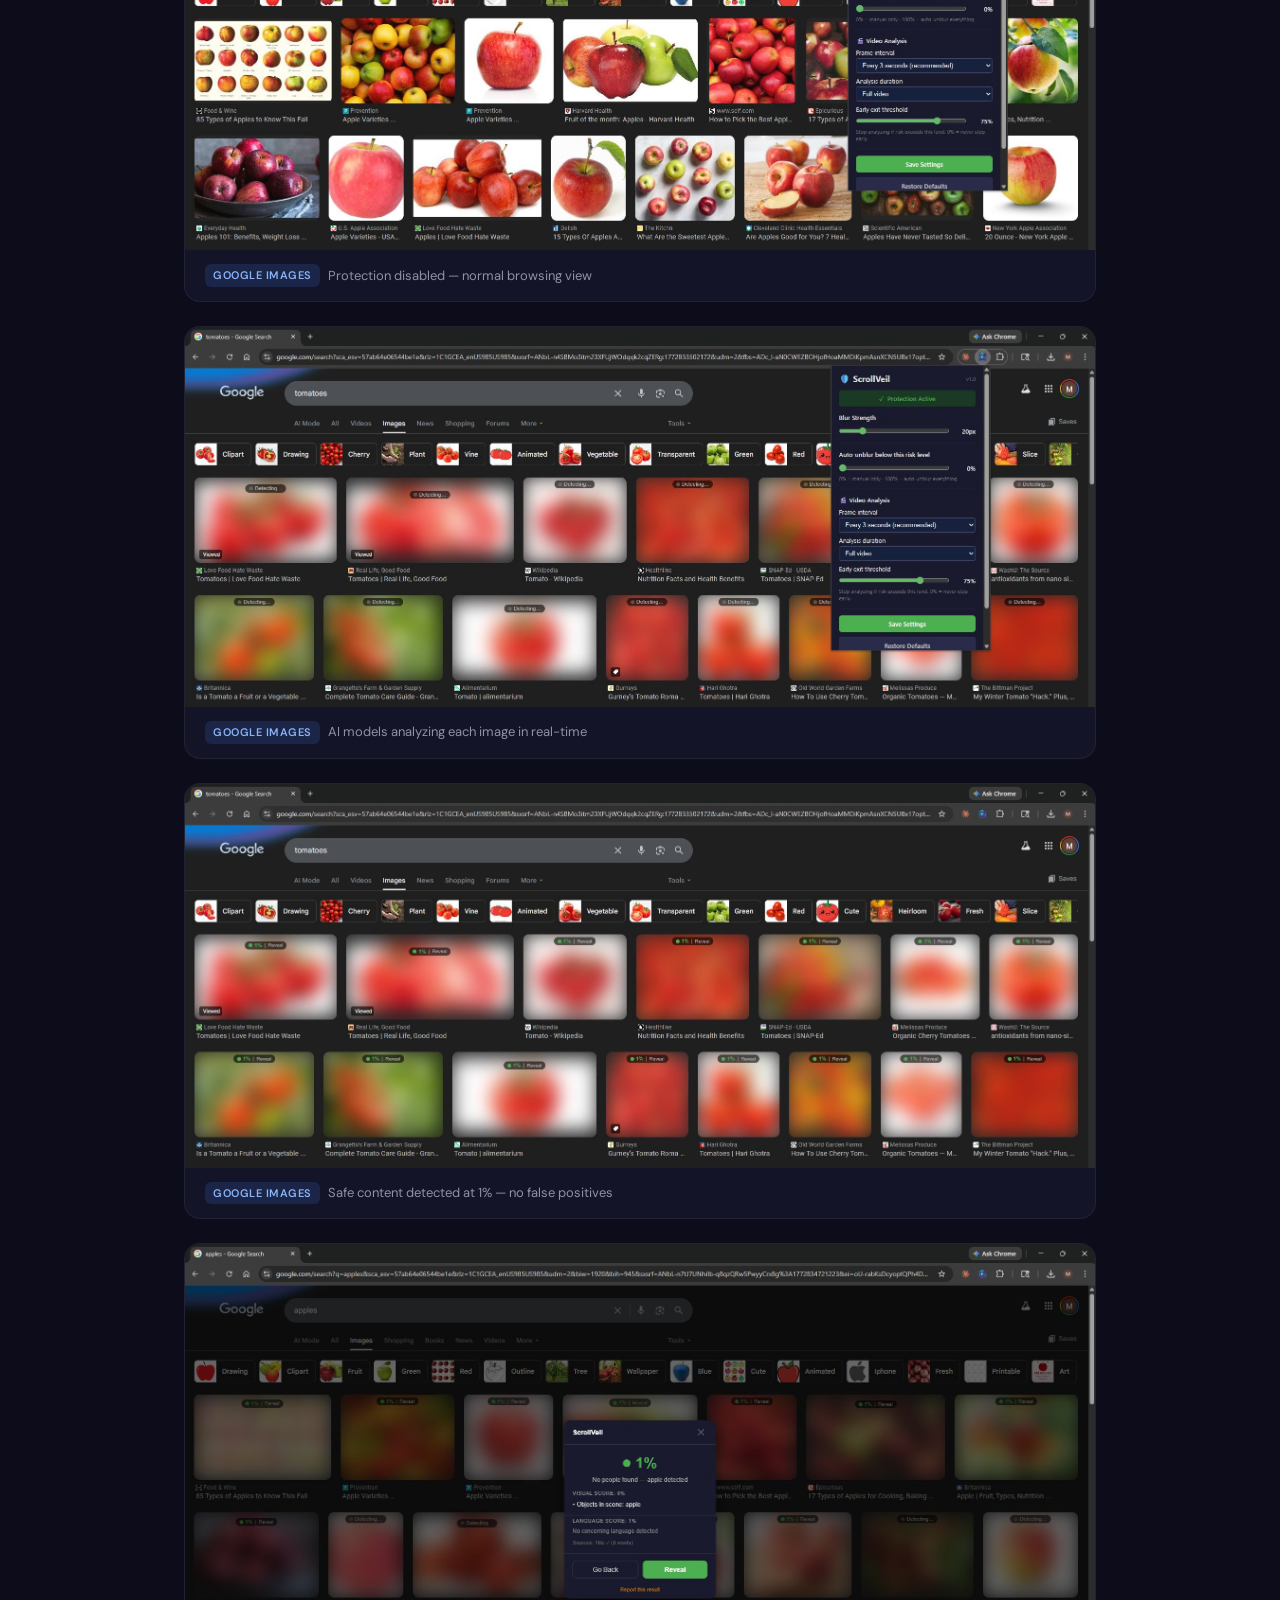
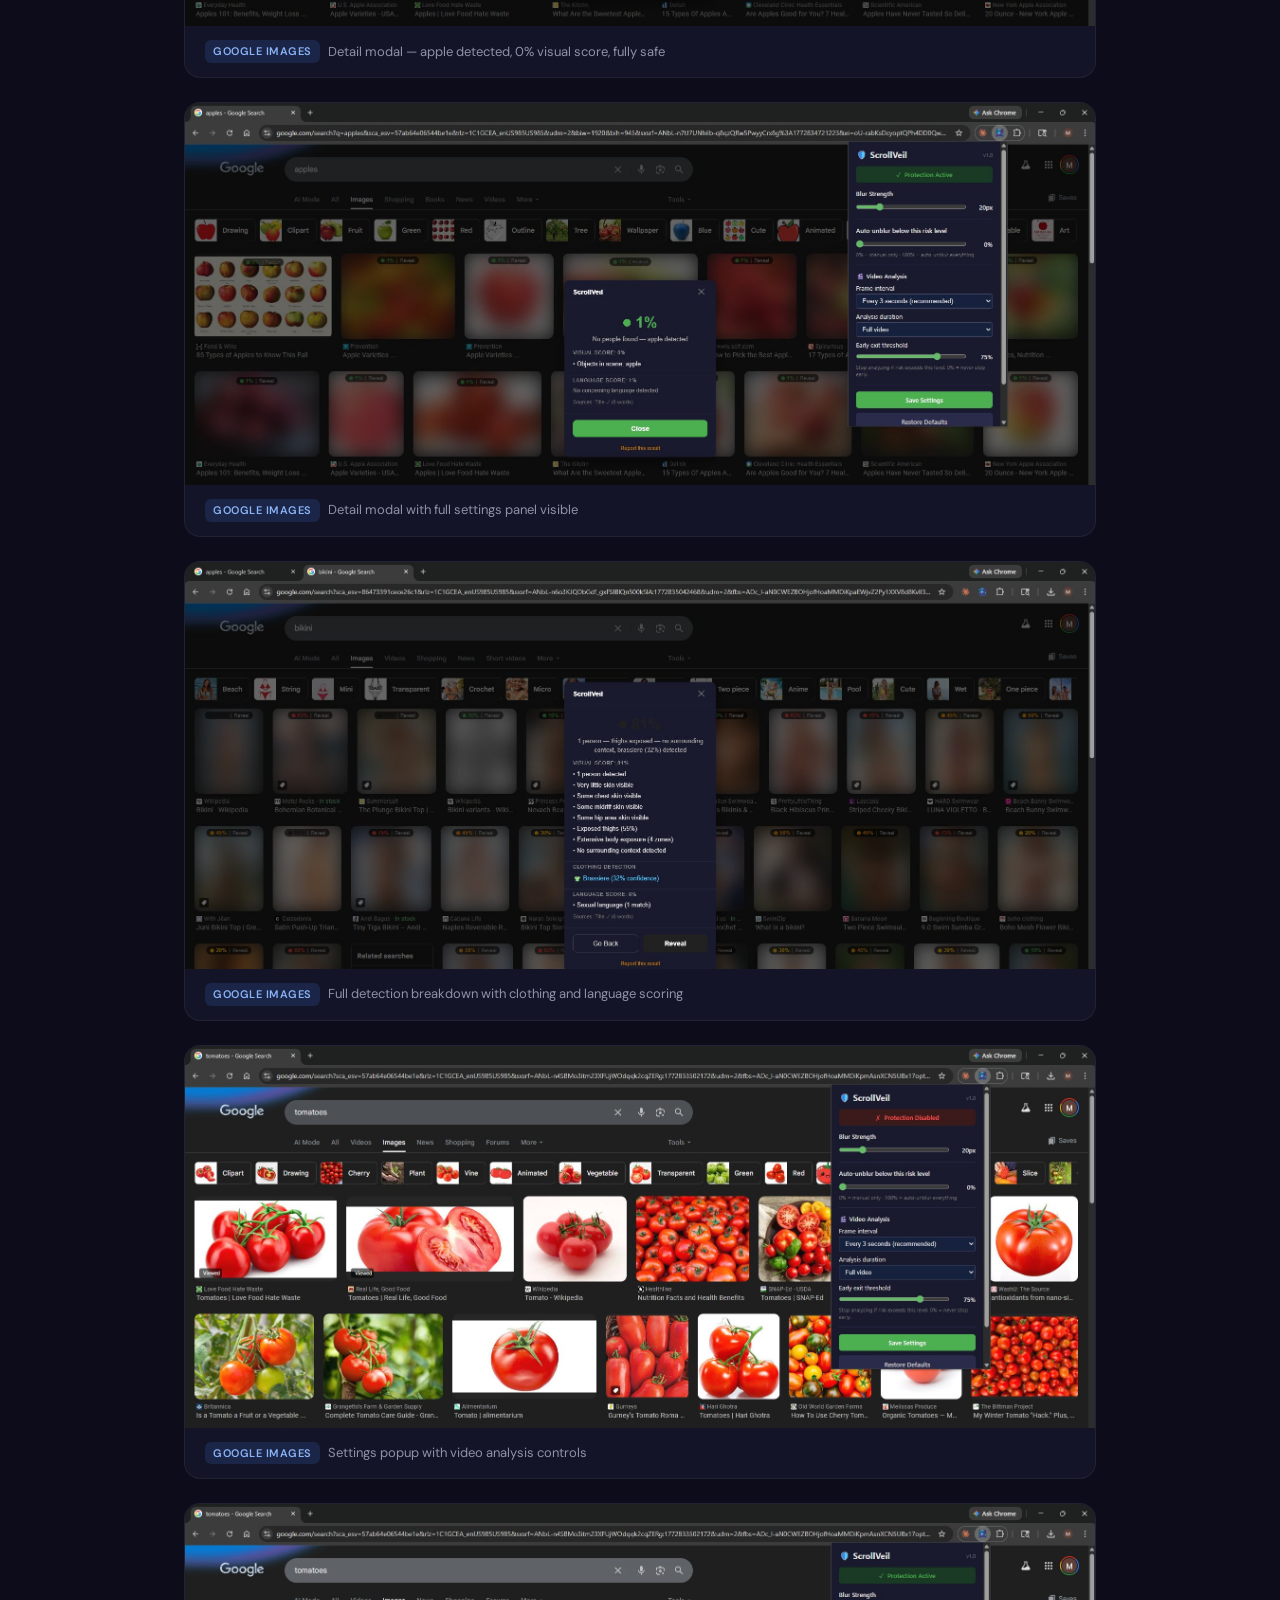
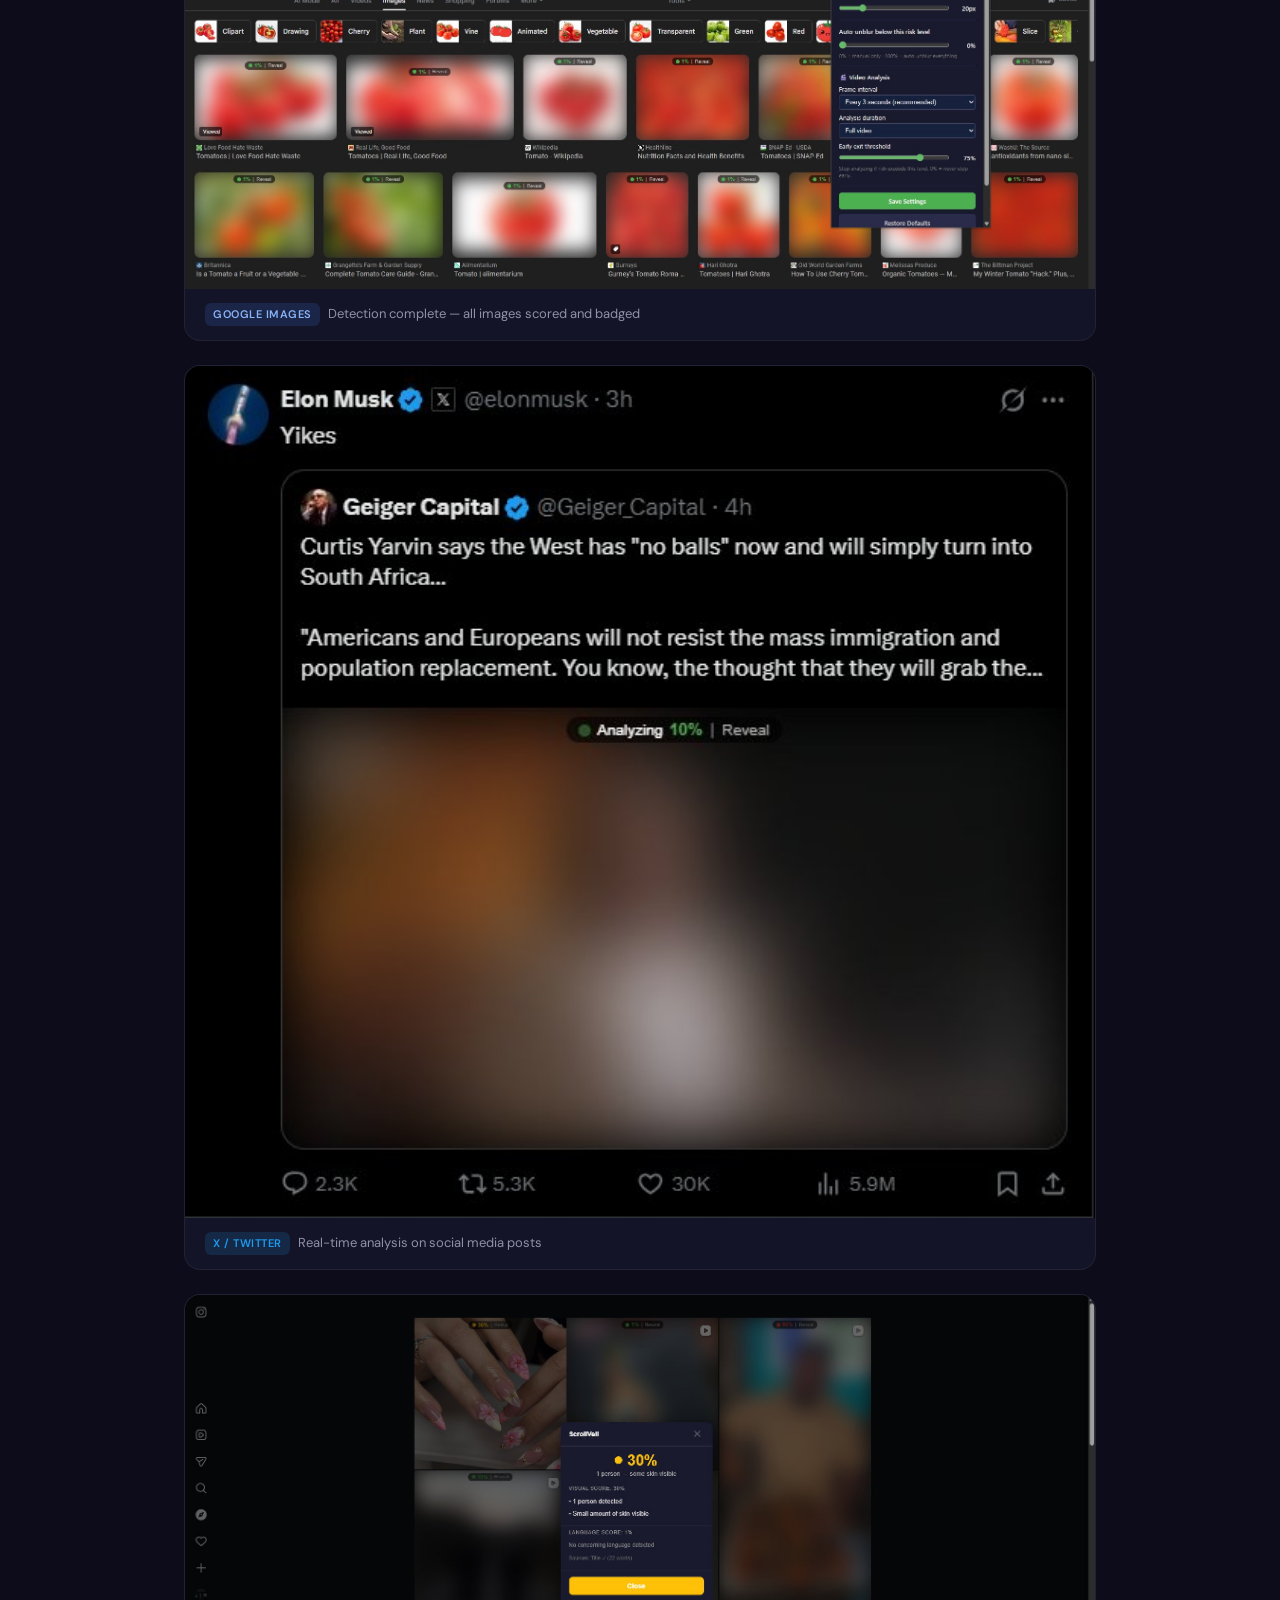
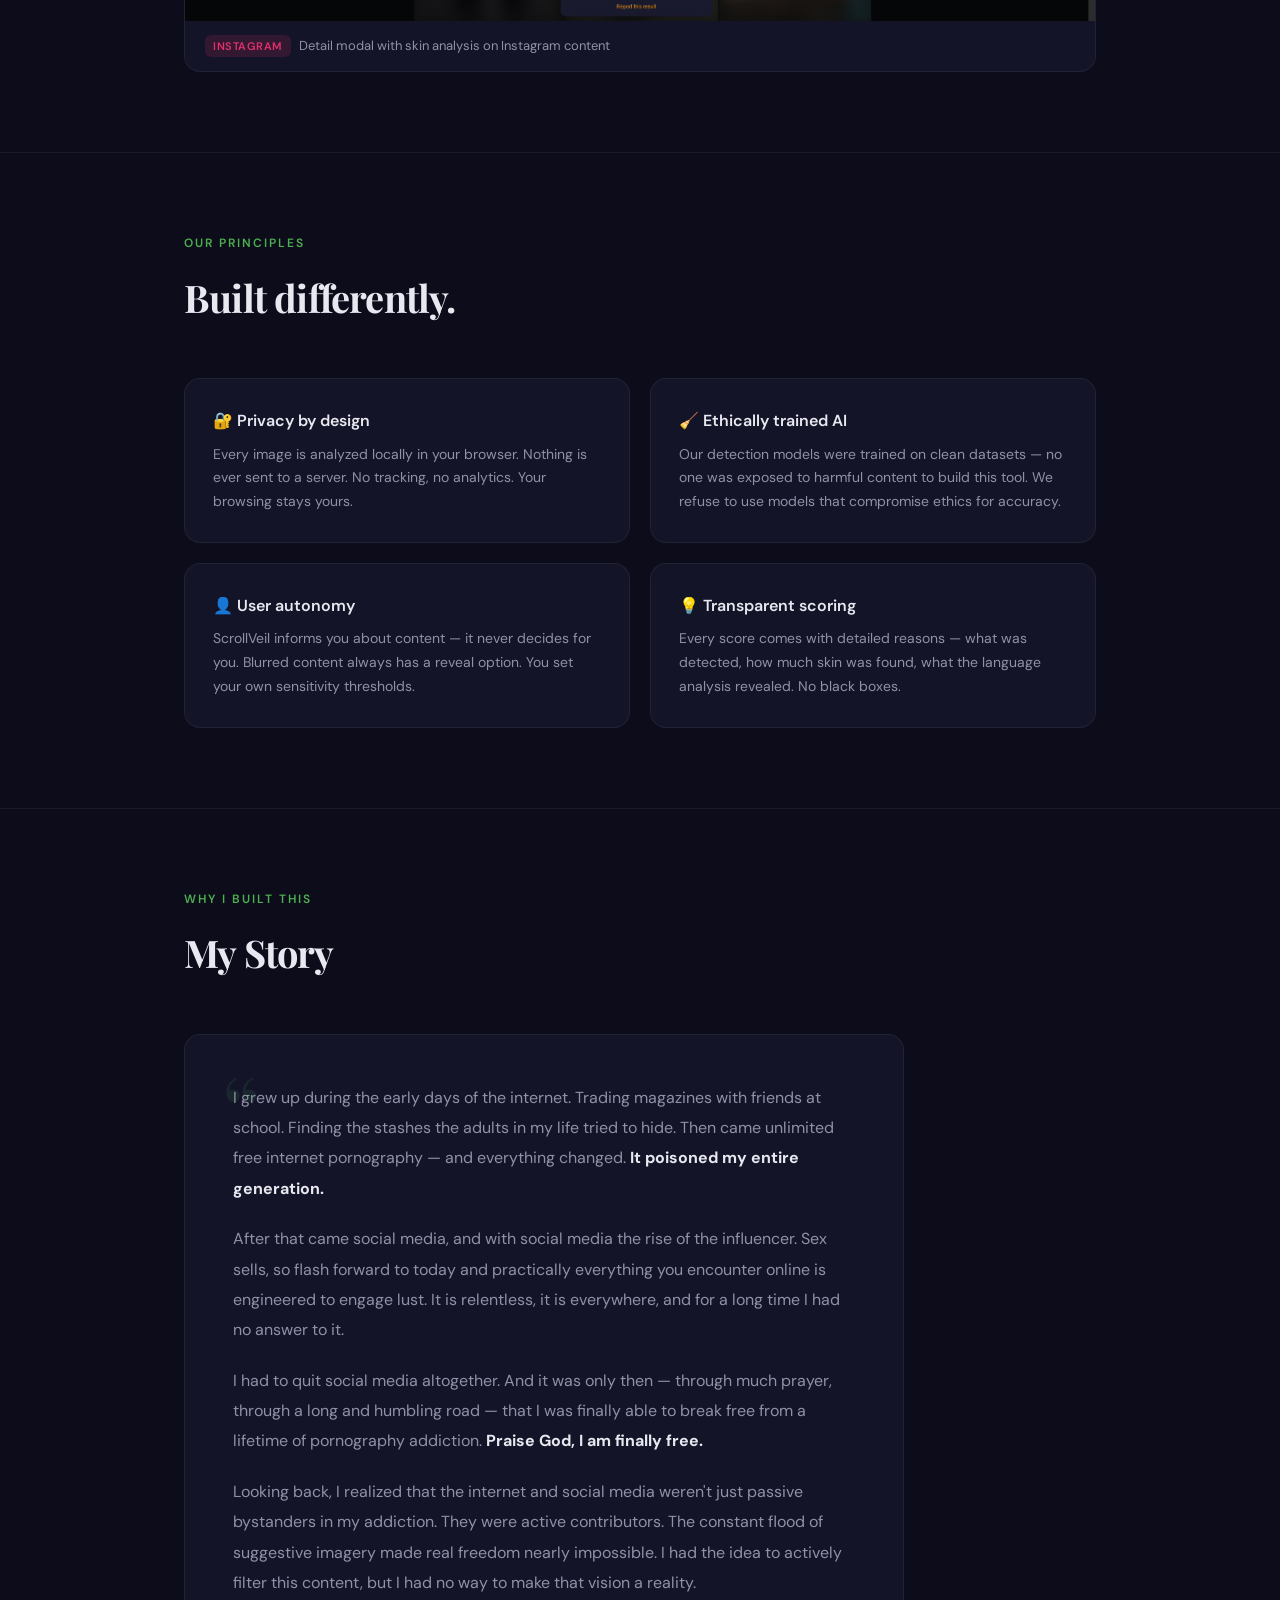
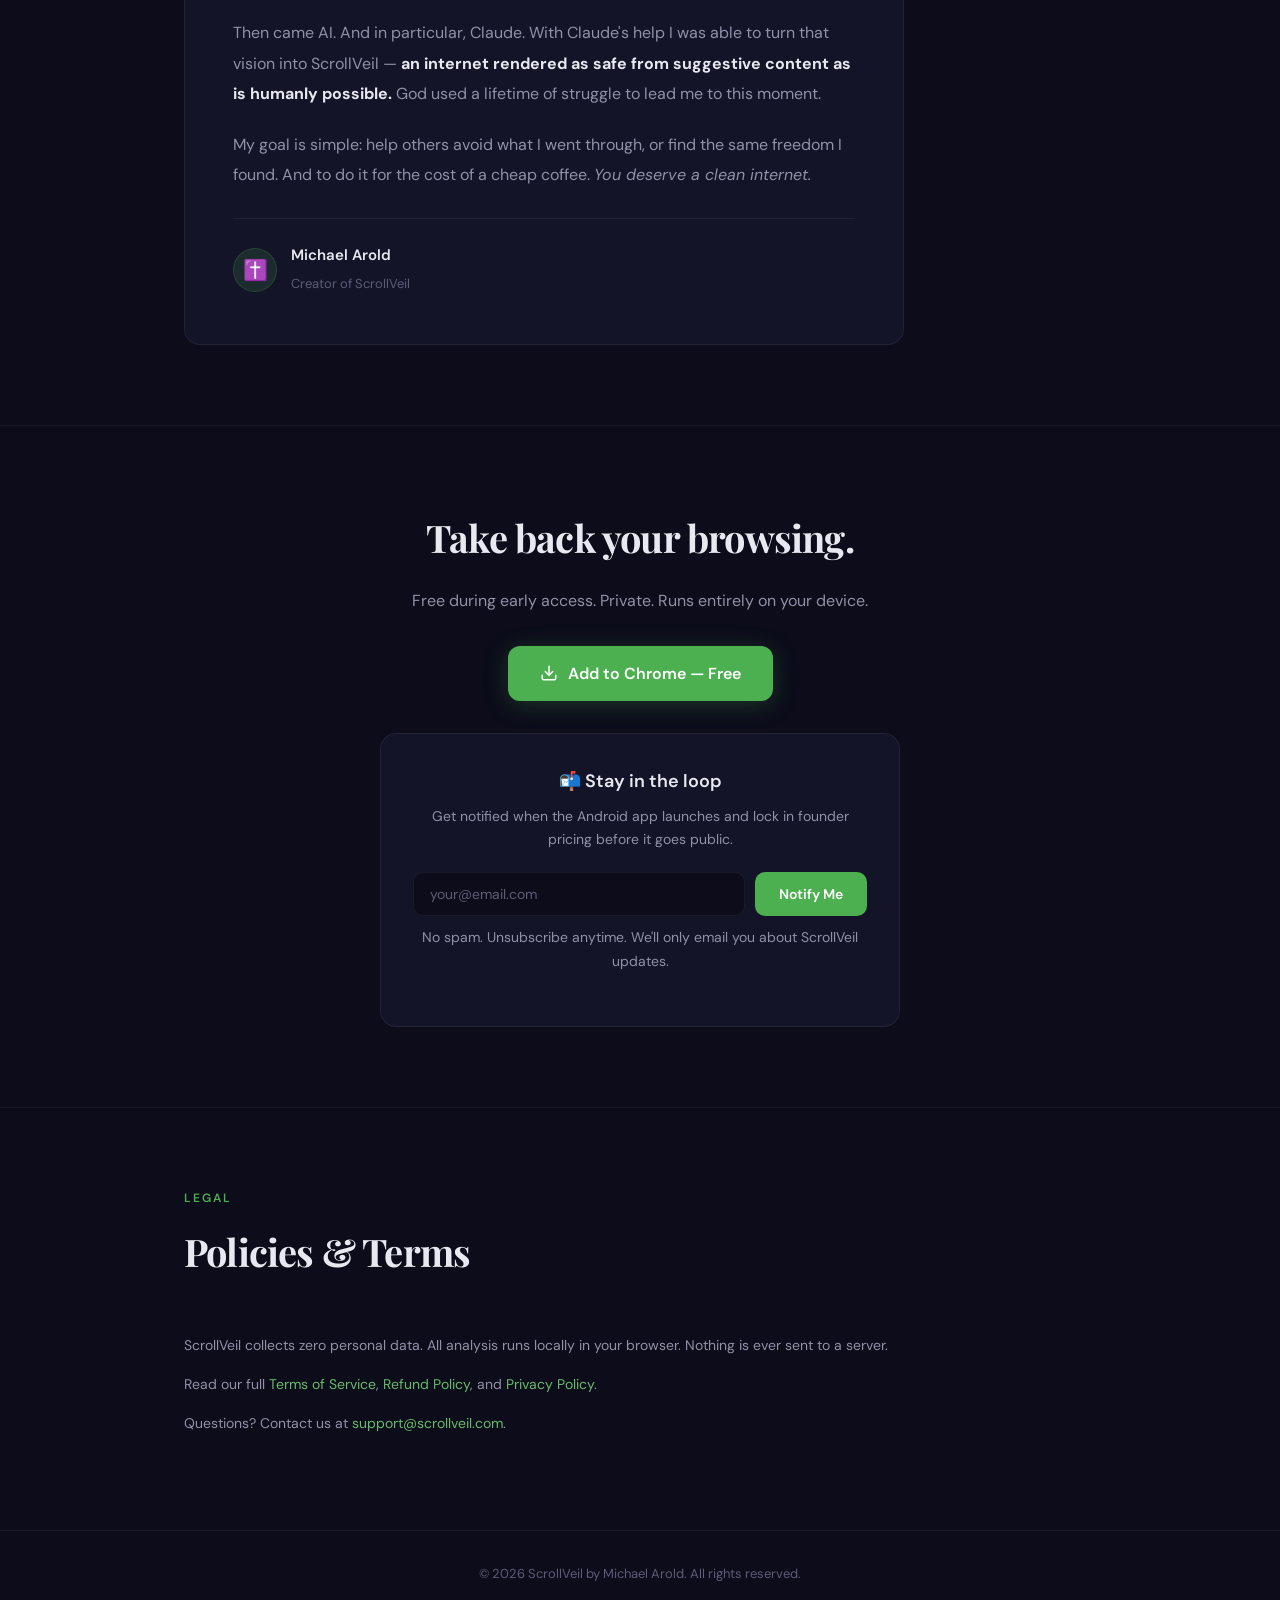
==== commit 4a3055d0: "Center hero logo with display:block + margin:auto" ====
--- a/index.html
+++ b/index.html
@@ -696,7 +696,7 @@
   <!-- Hero -->
   <section class="hero">
     <div class="container">
-      <img src="hero-wide-1024.png" alt="ScrollVeil" style="max-width:420px;width:80%;margin-bottom:24px;">
+      <img src="hero-wide-1024.png" alt="ScrollVeil" style="display:block;max-width:420px;width:80%;margin:0 auto 24px auto;">
       <div class="hero-badge">Protection for your eyes</div>
       <h1>Browse without <em>fear.</em></h1>
       <p>ScrollVeil detects and blurs inappropriate images before you see them. AI-powered, privacy-first content protection that works everywhere you browse.</p>
